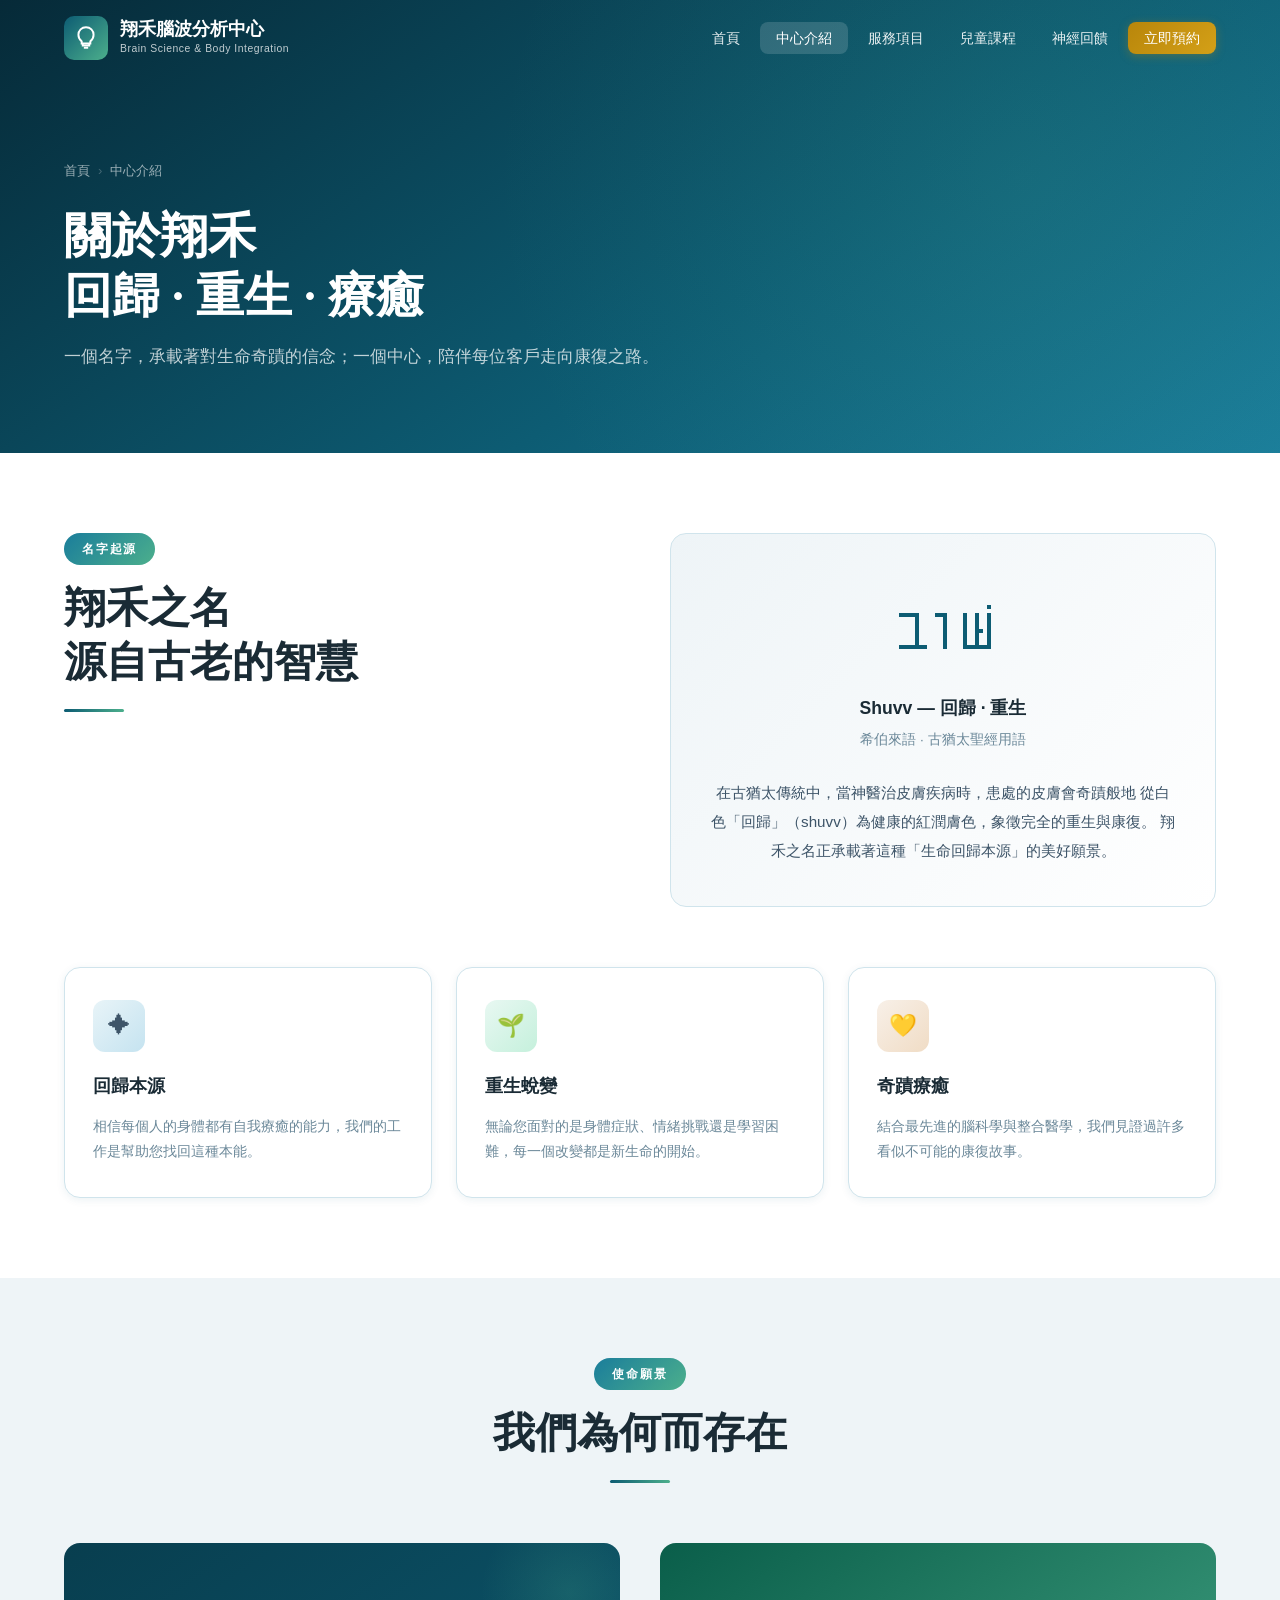
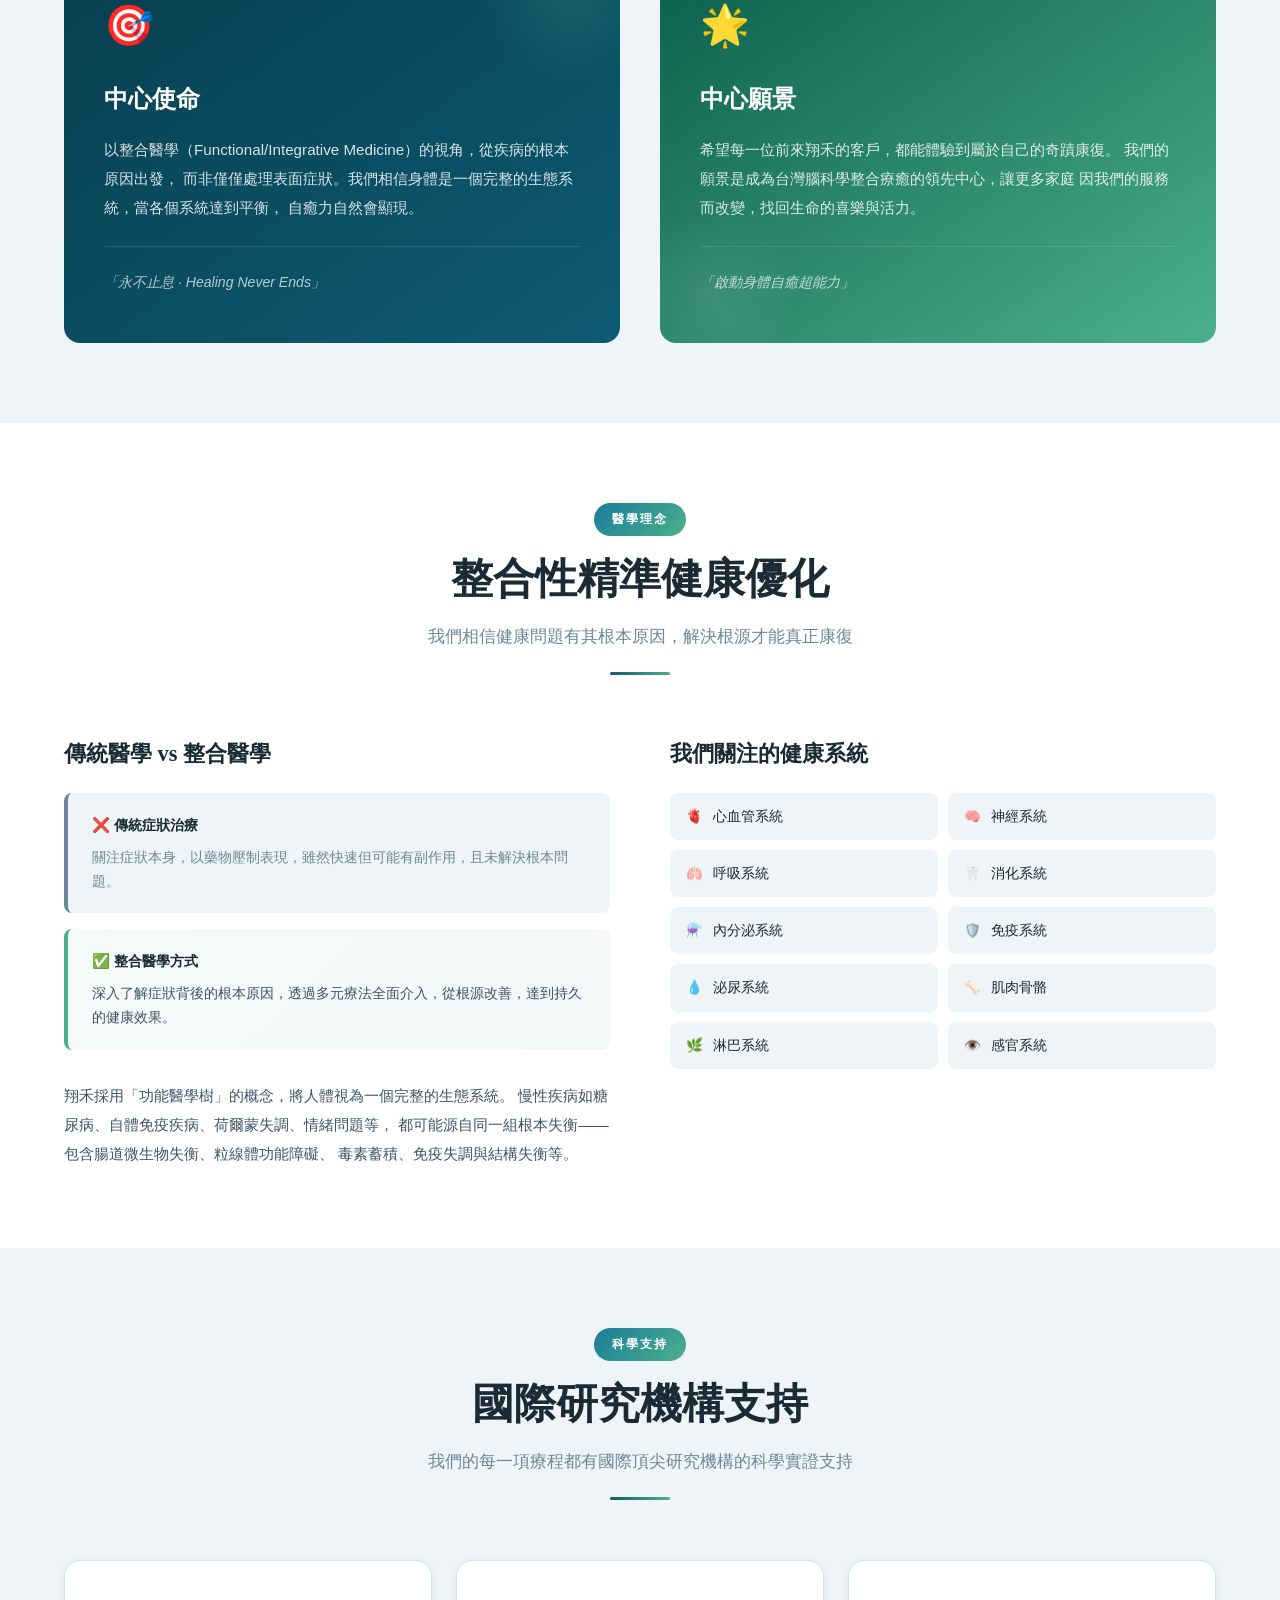
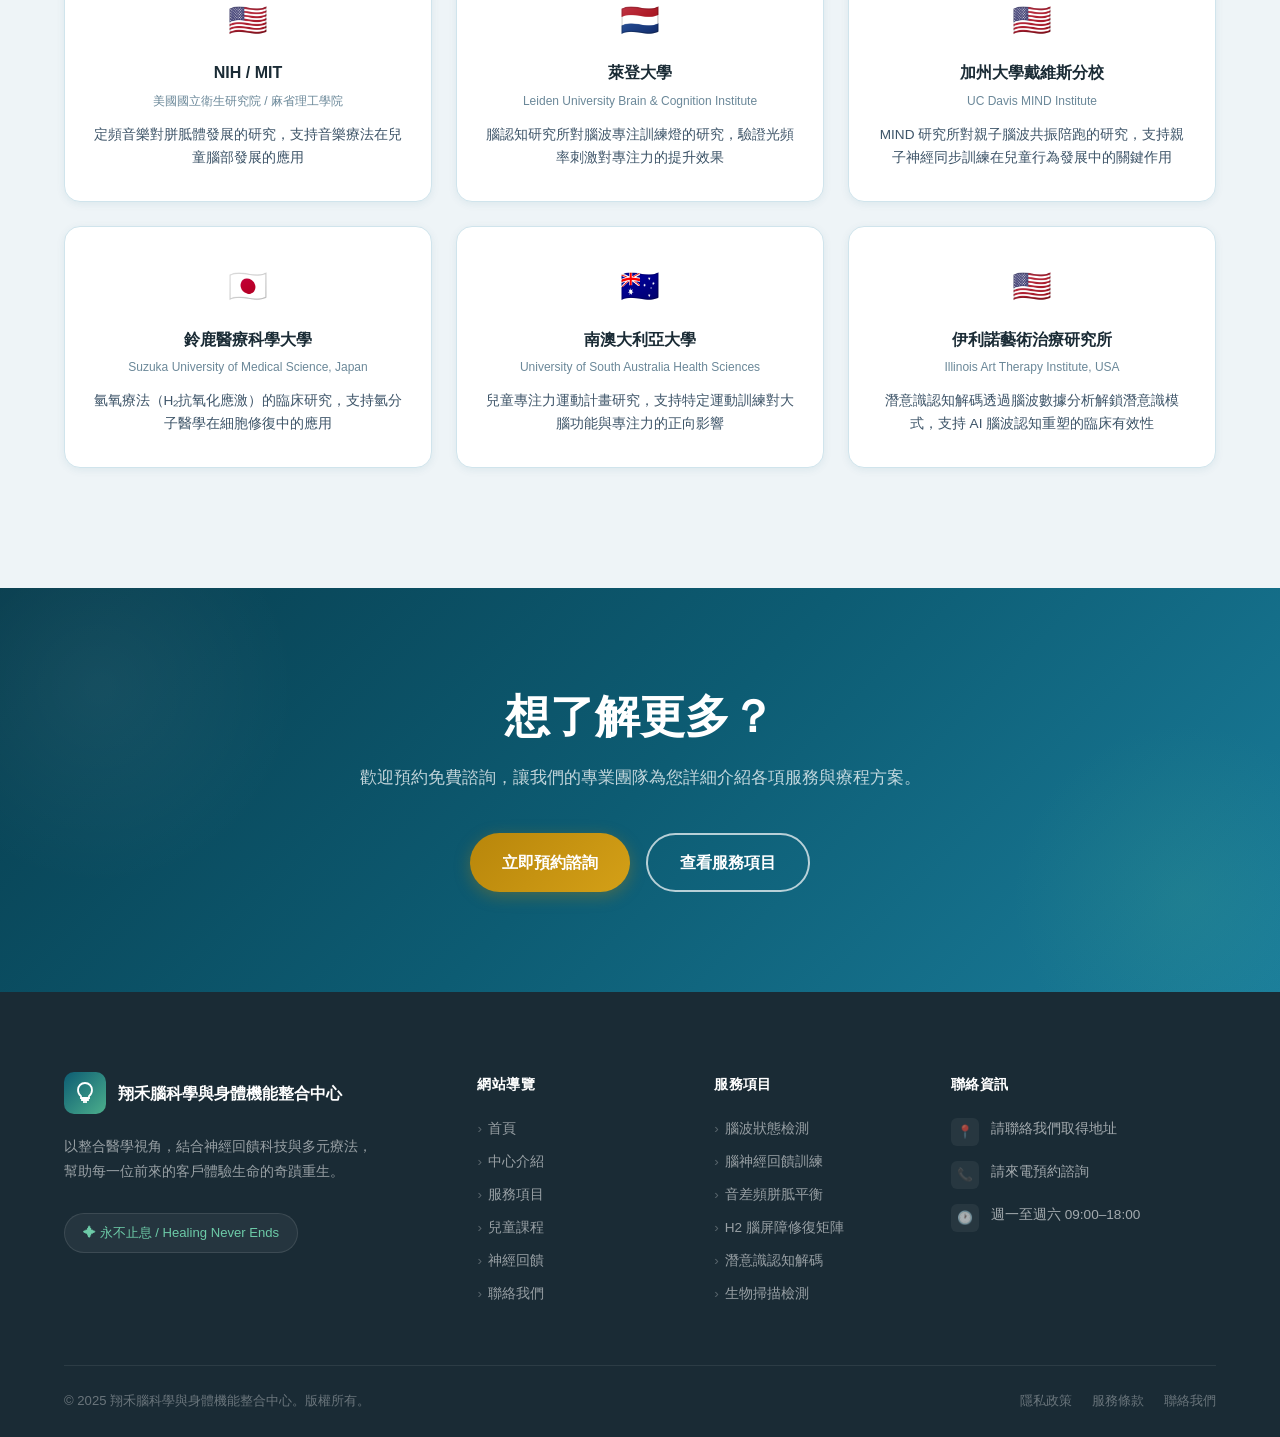
==== about.html @ 0c54e007 "Initial commit: Revive website static site Made-with: Cursor" ====
<!DOCTYPE html>
<html lang="zh-TW">
<head>
  <meta charset="UTF-8" />
  <meta name="viewport" content="width=device-width, initial-scale=1.0" />
  <title>中心介紹 | 翔禾腦科學與身體機能整合中心</title>
  <meta name="description" content="了解翔禾的起源故事、使命願景與整合醫學理念。翔禾取自希伯來語「回歸重生」，致力於幫助每位客戶體驗生命的奇蹟康復。" />
  <link rel="stylesheet" href="styles.css" />
  <link rel="preconnect" href="https://fonts.googleapis.com" />
  <link rel="preconnect" href="https://fonts.gstatic.com" crossorigin />
</head>
<body>

  <!-- 導覽列 -->
  <nav class="navbar" id="navbar">
    <div class="container">
      <div class="navbar-inner">
        <a href="index.html" class="navbar-logo">
          <div class="logo-icon">
            <svg viewBox="0 0 24 24">
              <path d="M12 2C8 2 5 5 5 9c0 2.5 1.2 4.7 3 6.1V17h8v-1.9c1.8-1.4 3-3.6 3-6.1 0-4-3-7-7-7z"/>
              <path d="M9 17v2h6v-2"/><path d="M10 21h4"/>
            </svg>
          </div>
          <div class="logo-text">
            <span class="logo-name">翔禾腦波分析中心</span>
            <span class="logo-en">Brain Science & Body Integration</span>
          </div>
        </a>
        <ul class="navbar-nav" id="navMenu">
          <li><a href="index.html" class="nav-link">首頁</a></li>
          <li><a href="about.html" class="nav-link active">中心介紹</a></li>
          <li><a href="services.html" class="nav-link">服務項目</a></li>
          <li><a href="children-program.html" class="nav-link">兒童課程</a></li>
          <li><a href="neurofeedback.html" class="nav-link">神經回饋</a></li>
          <li><a href="contact.html" class="nav-link navbar-cta">立即預約</a></li>
        </ul>
        <button class="navbar-toggle" id="navToggle" aria-label="開啟選單">
          <span></span><span></span><span></span>
        </button>
      </div>
    </div>
  </nav>

  <!-- 頁面 Banner -->
  <section class="page-banner">
    <div class="container">
      <div class="page-banner-content">
        <nav class="breadcrumb">
          <a href="index.html">首頁</a>
          <span class="breadcrumb-sep">›</span>
          <span>中心介紹</span>
        </nav>
        <h1 class="page-banner-title">關於翔禾<br/>回歸 · 重生 · 療癒</h1>
        <p class="page-banner-desc">
          一個名字，承載著對生命奇蹟的信念；一個中心，陪伴每位客戶走向康復之路。
        </p>
      </div>
    </div>
  </section>

  <!-- 名字的故事 -->
  <section class="content-section">
    <div class="container">
      <div class="content-grid-2">
        <div class="fade-in">
          <span class="section-tag">名字起源</span>
          <h2 class="section-title" style="text-align:left;">翔禾之名<br/>源自古老的智慧</h2>
          <div class="section-divider" style="margin:20px 0 0;"></div>
        </div>
        <div class="fade-in fade-in-delay-1">
          <div style="background: linear-gradient(135deg, var(--bg-section), white); border-radius: var(--radius-md); padding: 40px; border: 1px solid var(--border);">
            <div style="text-align: center; margin-bottom: 28px;">
              <div style="font-size: 4rem; color: var(--primary); font-family: 'Noto Serif TC', serif; direction: rtl; margin-bottom: 12px;">שּׁוב</div>
              <div style="font-size: 1.1rem; font-weight: 700; color: var(--text-dark); margin-bottom: 4px;">Shuvv — 回歸 · 重生</div>
              <div style="font-size: 0.85rem; color: var(--text-muted);">希伯來語 · 古猶太聖經用語</div>
            </div>
            <p style="font-size: 0.95rem; color: var(--text-body); line-height: 1.9; text-align: center;">
              在古猶太傳統中，當神醫治皮膚疾病時，患處的皮膚會奇蹟般地
              從白色「回歸」（shuvv）為健康的紅潤膚色，象徵完全的重生與康復。
              翔禾之名正承載著這種「生命回歸本源」的美好願景。
            </p>
          </div>
        </div>
      </div>

      <div style="margin-top: 60px; display: grid; grid-template-columns: repeat(3, 1fr); gap: 24px;" class="fade-in">
        <div class="info-card">
          <div class="info-card-icon" style="background: linear-gradient(135deg, #E8F4F8, #C5E3F0);">✦</div>
          <div class="info-card-title">回歸本源</div>
          <div class="info-card-desc">相信每個人的身體都有自我療癒的能力，我們的工作是幫助您找回這種本能。</div>
        </div>
        <div class="info-card">
          <div class="info-card-icon" style="background: linear-gradient(135deg, #E8F8F2, #C5F0DC);">🌱</div>
          <div class="info-card-title">重生蛻變</div>
          <div class="info-card-desc">無論您面對的是身體症狀、情緒挑戰還是學習困難，每一個改變都是新生命的開始。</div>
        </div>
        <div class="info-card">
          <div class="info-card-icon" style="background: linear-gradient(135deg, #F8F0E8, #F0DCC5);">💛</div>
          <div class="info-card-title">奇蹟療癒</div>
          <div class="info-card-desc">結合最先進的腦科學與整合醫學，我們見證過許多看似不可能的康復故事。</div>
        </div>
      </div>
    </div>
  </section>

  <!-- 使命願景 -->
  <section class="content-section" style="background: var(--bg-section);">
    <div class="container">
      <div class="section-header fade-in">
        <span class="section-tag">使命願景</span>
        <h2 class="section-title">我們為何而存在</h2>
        <div class="section-divider"></div>
      </div>

      <div style="display: grid; grid-template-columns: 1fr 1fr; gap: 40px;" class="fade-in">
        <div style="background: linear-gradient(145deg, var(--primary-dark), var(--primary)); border-radius: var(--radius-md); padding: 48px 40px; color: white; position: relative; overflow: hidden;">
          <div style="position: absolute; top: -40px; right: -40px; width: 180px; height: 180px; background: radial-gradient(circle, rgba(76,175,140,0.2), transparent 70%); border-radius: 50%;"></div>
          <div style="font-size: 2.5rem; margin-bottom: 20px;">🎯</div>
          <h3 style="font-family: 'Noto Serif TC', serif; font-size: 1.5rem; font-weight: 700; margin-bottom: 16px; position: relative;">中心使命</h3>
          <p style="font-size: 0.95rem; opacity: 0.85; line-height: 1.9; position: relative;">
            以整合醫學（Functional/Integrative Medicine）的視角，從疾病的根本原因出發，
            而非僅僅處理表面症狀。我們相信身體是一個完整的生態系統，當各個系統達到平衡，
            自癒力自然會顯現。
          </p>
          <div style="margin-top: 24px; padding-top: 24px; border-top: 1px solid rgba(255,255,255,0.15); font-size: 0.88rem; opacity: 0.7; font-style: italic;">
            「永不止息 · Healing Never Ends」
          </div>
        </div>

        <div style="background: linear-gradient(145deg, #0A5E4A, var(--accent)); border-radius: var(--radius-md); padding: 48px 40px; color: white; position: relative; overflow: hidden;">
          <div style="position: absolute; bottom: -40px; left: -40px; width: 180px; height: 180px; background: radial-gradient(circle, rgba(255,255,255,0.08), transparent 70%); border-radius: 50%;"></div>
          <div style="font-size: 2.5rem; margin-bottom: 20px;">🌟</div>
          <h3 style="font-family: 'Noto Serif TC', serif; font-size: 1.5rem; font-weight: 700; margin-bottom: 16px; position: relative;">中心願景</h3>
          <p style="font-size: 0.95rem; opacity: 0.85; line-height: 1.9; position: relative;">
            希望每一位前來翔禾的客戶，都能體驗到屬於自己的奇蹟康復。
            我們的願景是成為台灣腦科學整合療癒的領先中心，讓更多家庭
            因我們的服務而改變，找回生命的喜樂與活力。
          </p>
          <div style="margin-top: 24px; padding-top: 24px; border-top: 1px solid rgba(255,255,255,0.15); font-size: 0.88rem; opacity: 0.7; font-style: italic;">
            「啟動身體自癒超能力」
          </div>
        </div>
      </div>
    </div>
  </section>

  <!-- 整合醫學理念 -->
  <section class="content-section">
    <div class="container">
      <div class="section-header fade-in">
        <span class="section-tag">醫學理念</span>
        <h2 class="section-title">整合性精準健康優化</h2>
        <p class="section-subtitle">我們相信健康問題有其根本原因，解決根源才能真正康復</p>
        <div class="section-divider"></div>
      </div>

      <div class="content-grid-2 fade-in">
        <div>
          <h3 style="font-family: 'Noto Serif TC', serif; font-size: 1.4rem; color: var(--text-dark); margin-bottom: 20px;">傳統醫學 vs 整合醫學</h3>

          <div style="display: flex; flex-direction: column; gap: 16px; margin-bottom: 32px;">
            <div style="background: var(--bg-section); border-radius: var(--radius-sm); padding: 20px 24px; border-left: 4px solid var(--text-muted);">
              <div style="font-weight: 700; color: var(--text-dark); margin-bottom: 8px; font-size: 0.9rem;">❌ 傳統症狀治療</div>
              <div style="font-size: 0.88rem; color: var(--text-muted); line-height: 1.7;">
                關注症狀本身，以藥物壓制表現，雖然快速但可能有副作用，且未解決根本問題。
              </div>
            </div>
            <div style="background: linear-gradient(135deg, rgba(76,175,140,0.05), rgba(13,92,115,0.05)); border-radius: var(--radius-sm); padding: 20px 24px; border-left: 4px solid var(--accent);">
              <div style="font-weight: 700; color: var(--text-dark); margin-bottom: 8px; font-size: 0.9rem;">✅ 整合醫學方式</div>
              <div style="font-size: 0.88rem; color: var(--text-body); line-height: 1.7;">
                深入了解症狀背後的根本原因，透過多元療法全面介入，從根源改善，達到持久的健康效果。
              </div>
            </div>
          </div>

          <p style="font-size: 0.95rem; color: var(--text-body); line-height: 1.9;">
            翔禾採用「功能醫學樹」的概念，將人體視為一個完整的生態系統。
            慢性疾病如糖尿病、自體免疫疾病、荷爾蒙失調、情緒問題等，
            都可能源自同一組根本失衡——包含腸道微生物失衡、粒線體功能障礙、
            毒素蓄積、免疫失調與結構失衡等。
          </p>
        </div>

        <div class="fade-in fade-in-delay-1">
          <h3 style="font-family: 'Noto Serif TC', serif; font-size: 1.4rem; color: var(--text-dark); margin-bottom: 20px;">我們關注的健康系統</h3>
          <div style="display: grid; grid-template-columns: 1fr 1fr; gap: 10px;">
            <div style="display: flex; align-items: center; gap: 10px; padding: 12px 16px; background: var(--bg-section); border-radius: 8px; font-size: 0.85rem; color: var(--text-dark);">
              <span style="color: var(--primary);">🫀</span> 心血管系統
            </div>
            <div style="display: flex; align-items: center; gap: 10px; padding: 12px 16px; background: var(--bg-section); border-radius: 8px; font-size: 0.85rem; color: var(--text-dark);">
              <span style="color: var(--primary);">🧠</span> 神經系統
            </div>
            <div style="display: flex; align-items: center; gap: 10px; padding: 12px 16px; background: var(--bg-section); border-radius: 8px; font-size: 0.85rem; color: var(--text-dark);">
              <span style="color: var(--accent);">🫁</span> 呼吸系統
            </div>
            <div style="display: flex; align-items: center; gap: 10px; padding: 12px 16px; background: var(--bg-section); border-radius: 8px; font-size: 0.85rem; color: var(--text-dark);">
              <span style="color: var(--accent);">🦷</span> 消化系統
            </div>
            <div style="display: flex; align-items: center; gap: 10px; padding: 12px 16px; background: var(--bg-section); border-radius: 8px; font-size: 0.85rem; color: var(--text-dark);">
              <span style="color: var(--secondary);">⚗️</span> 內分泌系統
            </div>
            <div style="display: flex; align-items: center; gap: 10px; padding: 12px 16px; background: var(--bg-section); border-radius: 8px; font-size: 0.85rem; color: var(--text-dark);">
              <span style="color: var(--secondary);">🛡️</span> 免疫系統
            </div>
            <div style="display: flex; align-items: center; gap: 10px; padding: 12px 16px; background: var(--bg-section); border-radius: 8px; font-size: 0.85rem; color: var(--text-dark);">
              <span style="color: var(--primary);">💧</span> 泌尿系統
            </div>
            <div style="display: flex; align-items: center; gap: 10px; padding: 12px 16px; background: var(--bg-section); border-radius: 8px; font-size: 0.85rem; color: var(--text-dark);">
              <span style="color: var(--accent);">🦴</span> 肌肉骨骼
            </div>
            <div style="display: flex; align-items: center; gap: 10px; padding: 12px 16px; background: var(--bg-section); border-radius: 8px; font-size: 0.85rem; color: var(--text-dark);">
              <span style="color: var(--primary);">🌿</span> 淋巴系統
            </div>
            <div style="display: flex; align-items: center; gap: 10px; padding: 12px 16px; background: var(--bg-section); border-radius: 8px; font-size: 0.85rem; color: var(--text-dark);">
              <span style="color: var(--secondary);">👁️</span> 感官系統
            </div>
          </div>
        </div>
      </div>
    </div>
  </section>

  <!-- 國際研究合作 -->
  <section class="content-section" style="background: var(--bg-section);">
    <div class="container">
      <div class="section-header fade-in">
        <span class="section-tag">科學支持</span>
        <h2 class="section-title">國際研究機構支持</h2>
        <p class="section-subtitle">我們的每一項療程都有國際頂尖研究機構的科學實證支持</p>
        <div class="section-divider"></div>
      </div>

      <div style="display: grid; grid-template-columns: repeat(3, 1fr); gap: 24px; margin-bottom: 40px;" class="fade-in">
        <div style="background: white; border-radius: var(--radius-md); padding: 32px 28px; border: 1px solid var(--border); text-align: center; box-shadow: var(--shadow-sm); transition: var(--transition);" onmouseover="this.style.transform='translateY(-6px)'; this.style.boxShadow='var(--shadow-md)'" onmouseout="this.style.transform=''; this.style.boxShadow='var(--shadow-sm)'">
          <div style="font-size: 2rem; margin-bottom: 12px;">🇺🇸</div>
          <div style="font-weight: 700; color: var(--text-dark); font-size: 1rem; margin-bottom: 4px;">NIH / MIT</div>
          <div style="font-size: 0.75rem; color: var(--text-muted); margin-bottom: 12px;">美國國立衛生研究院 / 麻省理工學院</div>
          <div style="font-size: 0.85rem; color: var(--text-body); line-height: 1.7;">定頻音樂對胼胝體發展的研究，支持音樂療法在兒童腦部發展的應用</div>
        </div>

        <div style="background: white; border-radius: var(--radius-md); padding: 32px 28px; border: 1px solid var(--border); text-align: center; box-shadow: var(--shadow-sm); transition: var(--transition);" onmouseover="this.style.transform='translateY(-6px)'; this.style.boxShadow='var(--shadow-md)'" onmouseout="this.style.transform=''; this.style.boxShadow='var(--shadow-sm)'">
          <div style="font-size: 2rem; margin-bottom: 12px;">🇳🇱</div>
          <div style="font-weight: 700; color: var(--text-dark); font-size: 1rem; margin-bottom: 4px;">萊登大學</div>
          <div style="font-size: 0.75rem; color: var(--text-muted); margin-bottom: 12px;">Leiden University Brain & Cognition Institute</div>
          <div style="font-size: 0.85rem; color: var(--text-body); line-height: 1.7;">腦認知研究所對腦波專注訓練燈的研究，驗證光頻率刺激對專注力的提升效果</div>
        </div>

        <div style="background: white; border-radius: var(--radius-md); padding: 32px 28px; border: 1px solid var(--border); text-align: center; box-shadow: var(--shadow-sm); transition: var(--transition);" onmouseover="this.style.transform='translateY(-6px)'; this.style.boxShadow='var(--shadow-md)'" onmouseout="this.style.transform=''; this.style.boxShadow='var(--shadow-sm)'">
          <div style="font-size: 2rem; margin-bottom: 12px;">🇺🇸</div>
          <div style="font-weight: 700; color: var(--text-dark); font-size: 1rem; margin-bottom: 4px;">加州大學戴維斯分校</div>
          <div style="font-size: 0.75rem; color: var(--text-muted); margin-bottom: 12px;">UC Davis MIND Institute</div>
          <div style="font-size: 0.85rem; color: var(--text-body); line-height: 1.7;">MIND 研究所對親子腦波共振陪跑的研究，支持親子神經同步訓練在兒童行為發展中的關鍵作用</div>
        </div>

        <div style="background: white; border-radius: var(--radius-md); padding: 32px 28px; border: 1px solid var(--border); text-align: center; box-shadow: var(--shadow-sm); transition: var(--transition);" onmouseover="this.style.transform='translateY(-6px)'; this.style.boxShadow='var(--shadow-md)'" onmouseout="this.style.transform=''; this.style.boxShadow='var(--shadow-sm)'">
          <div style="font-size: 2rem; margin-bottom: 12px;">🇯🇵</div>
          <div style="font-weight: 700; color: var(--text-dark); font-size: 1rem; margin-bottom: 4px;">鈴鹿醫療科學大學</div>
          <div style="font-size: 0.75rem; color: var(--text-muted); margin-bottom: 12px;">Suzuka University of Medical Science, Japan</div>
          <div style="font-size: 0.85rem; color: var(--text-body); line-height: 1.7;">氫氧療法（H₂抗氧化應激）的臨床研究，支持氫分子醫學在細胞修復中的應用</div>
        </div>

        <div style="background: white; border-radius: var(--radius-md); padding: 32px 28px; border: 1px solid var(--border); text-align: center; box-shadow: var(--shadow-sm); transition: var(--transition);" onmouseover="this.style.transform='translateY(-6px)'; this.style.boxShadow='var(--shadow-md)'" onmouseout="this.style.transform=''; this.style.boxShadow='var(--shadow-sm)'">
          <div style="font-size: 2rem; margin-bottom: 12px;">🇦🇺</div>
          <div style="font-weight: 700; color: var(--text-dark); font-size: 1rem; margin-bottom: 4px;">南澳大利亞大學</div>
          <div style="font-size: 0.75rem; color: var(--text-muted); margin-bottom: 12px;">University of South Australia Health Sciences</div>
          <div style="font-size: 0.85rem; color: var(--text-body); line-height: 1.7;">兒童專注力運動計畫研究，支持特定運動訓練對大腦功能與專注力的正向影響</div>
        </div>

        <div style="background: white; border-radius: var(--radius-md); padding: 32px 28px; border: 1px solid var(--border); text-align: center; box-shadow: var(--shadow-sm); transition: var(--transition);" onmouseover="this.style.transform='translateY(-6px)'; this.style.boxShadow='var(--shadow-md)'" onmouseout="this.style.transform=''; this.style.boxShadow='var(--shadow-sm)'">
          <div style="font-size: 2rem; margin-bottom: 12px;">🇺🇸</div>
          <div style="font-weight: 700; color: var(--text-dark); font-size: 1rem; margin-bottom: 4px;">伊利諾藝術治療研究所</div>
          <div style="font-size: 0.75rem; color: var(--text-muted); margin-bottom: 12px;">Illinois Art Therapy Institute, USA</div>
          <div style="font-size: 0.85rem; color: var(--text-body); line-height: 1.7;">潛意識認知解碼透過腦波數據分析解鎖潛意識模式，支持 AI 腦波認知重塑的臨床有效性</div>
        </div>
      </div>
    </div>
  </section>

  <!-- CTA -->
  <section class="cta-section">
    <div class="container">
      <div class="cta-content fade-in">
        <h2 class="cta-title">想了解更多？</h2>
        <p class="cta-subtitle">
          歡迎預約免費諮詢，讓我們的專業團隊為您詳細介紹各項服務與療程方案。
        </p>
        <div class="cta-actions">
          <a href="contact.html" class="btn btn-gold">立即預約諮詢</a>
          <a href="services.html" class="btn btn-secondary">查看服務項目</a>
        </div>
      </div>
    </div>
  </section>

  <!-- Footer -->
  <footer class="footer">
    <div class="container">
      <div class="footer-grid">
        <div class="footer-brand">
          <div class="footer-logo">
            <div class="footer-logo-icon">
              <svg viewBox="0 0 24 24">
                <path d="M12 2C8 2 5 5 5 9c0 2.5 1.2 4.7 3 6.1V17h8v-1.9c1.8-1.4 3-3.6 3-6.1 0-4-3-7-7-7z"/>
                <path d="M9 17v2h6v-2"/><path d="M10 21h4"/>
              </svg>
            </div>
            <span class="footer-logo-text">翔禾腦科學與身體機能整合中心</span>
          </div>
          <p class="footer-desc">以整合醫學視角，結合神經回饋科技與多元療法，幫助每一位前來的客戶體驗生命的奇蹟重生。</p>
          <div class="footer-tagline">✦ 永不止息 / Healing Never Ends</div>
        </div>
        <div>
          <div class="footer-col-title">網站導覽</div>
          <ul class="footer-links">
            <li><a href="index.html" class="footer-link">首頁</a></li>
            <li><a href="about.html" class="footer-link">中心介紹</a></li>
            <li><a href="services.html" class="footer-link">服務項目</a></li>
            <li><a href="children-program.html" class="footer-link">兒童課程</a></li>
            <li><a href="neurofeedback.html" class="footer-link">神經回饋</a></li>
            <li><a href="contact.html" class="footer-link">聯絡我們</a></li>
          </ul>
        </div>
        <div>
          <div class="footer-col-title">服務項目</div>
          <ul class="footer-links">
            <li><a href="services.html#eeg" class="footer-link">腦波狀態檢測</a></li>
            <li><a href="neurofeedback.html" class="footer-link">腦神經回饋訓練</a></li>
            <li><a href="services.html#frequency" class="footer-link">音差頻胼胝平衡</a></li>
            <li><a href="services.html#hydrogen" class="footer-link">H2 腦屏障修復矩陣</a></li>
            <li><a href="services.html#cognitive" class="footer-link">潛意識認知解碼</a></li>
            <li><a href="services.html#bioscan" class="footer-link">生物掃描檢測</a></li>
          </ul>
        </div>
        <div>
          <div class="footer-col-title">聯絡資訊</div>
          <div class="footer-contact-items">
            <div class="footer-contact-item"><div class="footer-contact-icon">📍</div><span>請聯絡我們取得地址</span></div>
            <div class="footer-contact-item"><div class="footer-contact-icon">📞</div><span>請來電預約諮詢</span></div>
            <div class="footer-contact-item"><div class="footer-contact-icon">🕐</div><span>週一至週六 09:00–18:00</span></div>
          </div>
        </div>
      </div>
      <div class="footer-bottom">
        <p class="footer-copyright">© 2025 翔禾腦科學與身體機能整合中心。版權所有。</p>
        <div class="footer-bottom-links">
          <a href="#" class="footer-bottom-link">隱私政策</a>
          <a href="#" class="footer-bottom-link">服務條款</a>
          <a href="contact.html" class="footer-bottom-link">聯絡我們</a>
        </div>
      </div>
    </div>
  </footer>

  <button class="scroll-top" id="scrollTop" aria-label="回到頂部">↑</button>
  <script src="script.js"></script>
</body>
</html>
---- styles.css ----
/* ==========================================
   翔禾腦科學與身體機能整合中心 - 主要樣式
   ========================================== */

/* --- CSS 變數 --- */
:root {
  --primary: #0D5C73;
  --primary-dark: #083E4F;
  --primary-light: #1A7D9B;
  --secondary: #B8860B;
  --secondary-light: #D4A017;
  --accent: #4CAF8C;
  --accent-light: #6DCBA8;
  --bg-light: #F8FAFB;
  --bg-section: #EEF4F7;
  --text-dark: #1A2B35;
  --text-body: #3D5468;
  --text-muted: #6B8899;
  --white: #FFFFFF;
  --border: #D0E4EC;
  --shadow-sm: 0 2px 8px rgba(13, 92, 115, 0.08);
  --shadow-md: 0 6px 24px rgba(13, 92, 115, 0.12);
  --shadow-lg: 0 16px 48px rgba(13, 92, 115, 0.18);
  --radius-sm: 8px;
  --radius-md: 16px;
  --radius-lg: 24px;
  --transition: all 0.3s cubic-bezier(0.4, 0, 0.2, 1);
  --font-zh: 'Noto Sans TC', 'PingFang TC', 'Microsoft JhengHei', sans-serif;
}

/* --- Reset & Base --- */
*, *::before, *::after {
  box-sizing: border-box;
  margin: 0;
  padding: 0;
}

html {
  scroll-behavior: smooth;
  font-size: 16px;
}

body {
  font-family: var(--font-zh);
  color: var(--text-body);
  background-color: var(--white);
  line-height: 1.7;
  -webkit-font-smoothing: antialiased;
}

img {
  max-width: 100%;
  height: auto;
  display: block;
}

a {
  text-decoration: none;
  color: inherit;
  transition: var(--transition);
}

ul, ol {
  list-style: none;
}

/* --- Google Font Import --- */
@import url('https://fonts.googleapis.com/css2?family=Noto+Sans+TC:wght@300;400;500;600;700;900&family=Noto+Serif+TC:wght@400;600;700&display=swap');

/* ==========================================
   共用元件
   ========================================== */

.container {
  max-width: 1200px;
  margin: 0 auto;
  padding: 0 24px;
}

.section-header {
  text-align: center;
  margin-bottom: 60px;
}

.section-tag {
  display: inline-block;
  background: linear-gradient(135deg, var(--primary-light), var(--accent));
  color: var(--white);
  font-size: 0.75rem;
  font-weight: 600;
  letter-spacing: 0.15em;
  padding: 6px 18px;
  border-radius: 50px;
  margin-bottom: 16px;
  text-transform: uppercase;
}

.section-title {
  font-family: 'Noto Serif TC', serif;
  font-size: clamp(1.8rem, 3.5vw, 2.6rem);
  font-weight: 700;
  color: var(--text-dark);
  line-height: 1.3;
  margin-bottom: 16px;
}

.section-subtitle {
  font-size: 1.05rem;
  color: var(--text-muted);
  max-width: 620px;
  margin: 0 auto;
  line-height: 1.8;
}

.section-divider {
  width: 60px;
  height: 3px;
  background: linear-gradient(90deg, var(--primary), var(--accent));
  border-radius: 2px;
  margin: 20px auto 0;
}

/* Buttons */
.btn {
  display: inline-flex;
  align-items: center;
  gap: 8px;
  padding: 14px 32px;
  border-radius: 50px;
  font-size: 1rem;
  font-weight: 600;
  cursor: pointer;
  border: none;
  transition: var(--transition);
  text-align: center;
  white-space: nowrap;
}

.btn-primary {
  background: linear-gradient(135deg, var(--primary), var(--primary-light));
  color: var(--white);
  box-shadow: 0 4px 16px rgba(13, 92, 115, 0.35);
}

.btn-primary:hover {
  transform: translateY(-2px);
  box-shadow: 0 8px 28px rgba(13, 92, 115, 0.45);
}

.btn-secondary {
  background: transparent;
  color: var(--white);
  border: 2px solid rgba(255,255,255,0.7);
}

.btn-secondary:hover {
  background: rgba(255,255,255,0.15);
  border-color: var(--white);
}

.btn-outline {
  background: transparent;
  color: var(--primary);
  border: 2px solid var(--primary);
}

.btn-outline:hover {
  background: var(--primary);
  color: var(--white);
}

.btn-gold {
  background: linear-gradient(135deg, var(--secondary), var(--secondary-light));
  color: var(--white);
  box-shadow: 0 4px 16px rgba(184, 134, 11, 0.35);
}

.btn-gold:hover {
  transform: translateY(-2px);
  box-shadow: 0 8px 28px rgba(184, 134, 11, 0.45);
}

/* Cards */
.card {
  background: var(--white);
  border-radius: var(--radius-md);
  box-shadow: var(--shadow-sm);
  border: 1px solid var(--border);
  overflow: hidden;
  transition: var(--transition);
}

.card:hover {
  transform: translateY(-6px);
  box-shadow: var(--shadow-md);
}

/* Badge */
.badge {
  display: inline-block;
  padding: 4px 12px;
  border-radius: 50px;
  font-size: 0.75rem;
  font-weight: 600;
}

.badge-primary {
  background: rgba(13, 92, 115, 0.1);
  color: var(--primary);
}

.badge-accent {
  background: rgba(76, 175, 140, 0.1);
  color: var(--accent);
}

/* ==========================================
   導覽列 (Navbar)
   ========================================== */

.navbar {
  position: fixed;
  top: 0;
  left: 0;
  right: 0;
  z-index: 1000;
  padding: 16px 0;
  transition: var(--transition);
}

.navbar.scrolled {
  background: rgba(255, 255, 255, 0.97);
  box-shadow: 0 2px 20px rgba(13, 92, 115, 0.12);
  padding: 10px 0;
}

.navbar-inner {
  display: flex;
  align-items: center;
  justify-content: space-between;
}

.navbar-logo {
  display: flex;
  align-items: center;
  gap: 12px;
}

.logo-icon {
  width: 44px;
  height: 44px;
  background: linear-gradient(135deg, var(--primary), var(--accent));
  border-radius: 10px;
  display: flex;
  align-items: center;
  justify-content: center;
}

.logo-icon svg {
  width: 26px;
  height: 26px;
  fill: none;
  stroke: white;
  stroke-width: 1.8;
}

.logo-text {
  display: flex;
  flex-direction: column;
}

.logo-name {
  font-family: 'Noto Serif TC', serif;
  font-size: 1.15rem;
  font-weight: 700;
  color: var(--text-dark);
  line-height: 1.2;
  transition: var(--transition);
}

.navbar:not(.scrolled) .logo-name {
  color: var(--white);
}

.logo-en {
  font-size: 0.65rem;
  font-weight: 500;
  color: var(--text-muted);
  letter-spacing: 0.05em;
  transition: var(--transition);
}

.navbar:not(.scrolled) .logo-en {
  color: rgba(255,255,255,0.75);
}

.navbar-nav {
  display: flex;
  align-items: center;
  gap: 4px;
}

.nav-link {
  padding: 8px 16px;
  border-radius: 8px;
  font-size: 0.9rem;
  font-weight: 500;
  color: var(--text-dark);
  transition: var(--transition);
}

.navbar:not(.scrolled) .nav-link {
  color: rgba(255,255,255,0.9);
}

.nav-link:hover,
.nav-link.active {
  background: rgba(13, 92, 115, 0.08);
  color: var(--primary);
}

.navbar:not(.scrolled) .nav-link:hover,
.navbar:not(.scrolled) .nav-link.active {
  background: rgba(255,255,255,0.15);
  color: var(--white);
}

.navbar-cta {
  background: linear-gradient(135deg, var(--secondary), var(--secondary-light)) !important;
  color: var(--white) !important;
  box-shadow: 0 2px 10px rgba(184, 134, 11, 0.35);
}

.navbar-cta:hover {
  transform: translateY(-1px);
  box-shadow: 0 4px 18px rgba(184, 134, 11, 0.45) !important;
}

.navbar-toggle {
  display: none;
  flex-direction: column;
  gap: 5px;
  cursor: pointer;
  padding: 6px;
  background: none;
  border: none;
}

.navbar-toggle span {
  width: 26px;
  height: 2px;
  background: var(--text-dark);
  border-radius: 2px;
  transition: var(--transition);
}

.navbar:not(.scrolled) .navbar-toggle span {
  background: var(--white);
}

/* ==========================================
   Hero Section
   ========================================== */

.hero {
  min-height: 100vh;
  background: linear-gradient(145deg, #062A38 0%, #0D5C73 40%, #0E7A8A 70%, #1A9E8F 100%);
  position: relative;
  display: flex;
  align-items: center;
  overflow: hidden;
  padding: 120px 0 80px;
}

.hero-bg-pattern {
  position: absolute;
  inset: 0;
  opacity: 0.04;
  background-image:
    radial-gradient(circle at 20% 50%, white 1px, transparent 1px),
    radial-gradient(circle at 80% 20%, white 1px, transparent 1px),
    radial-gradient(circle at 60% 80%, white 1px, transparent 1px);
  background-size: 60px 60px;
}

.hero-orb {
  position: absolute;
  border-radius: 50%;
  filter: blur(80px);
  animation: orbFloat 8s ease-in-out infinite;
}

.hero-orb-1 {
  width: 500px;
  height: 500px;
  background: radial-gradient(circle, rgba(76, 175, 140, 0.3) 0%, transparent 70%);
  top: -100px;
  right: -100px;
  animation-delay: 0s;
}

.hero-orb-2 {
  width: 400px;
  height: 400px;
  background: radial-gradient(circle, rgba(184, 134, 11, 0.2) 0%, transparent 70%);
  bottom: -100px;
  left: 10%;
  animation-delay: -4s;
}

@keyframes orbFloat {
  0%, 100% { transform: translate(0, 0) scale(1); }
  50% { transform: translate(20px, -20px) scale(1.05); }
}

.hero-content {
  position: relative;
  z-index: 2;
  display: grid;
  grid-template-columns: 1fr 1fr;
  gap: 60px;
  align-items: center;
}

.hero-badge {
  display: inline-flex;
  align-items: center;
  gap: 8px;
  background: rgba(255,255,255,0.1);
  border: 1px solid rgba(255,255,255,0.2);
  color: rgba(255,255,255,0.9);
  padding: 8px 18px;
  border-radius: 50px;
  font-size: 0.8rem;
  font-weight: 500;
  letter-spacing: 0.08em;
  margin-bottom: 28px;
}

.hero-badge-dot {
  width: 7px;
  height: 7px;
  background: var(--accent-light);
  border-radius: 50%;
  animation: pulse 2s infinite;
}

@keyframes pulse {
  0%, 100% { opacity: 1; transform: scale(1); }
  50% { opacity: 0.6; transform: scale(0.85); }
}

.hero-title {
  font-family: 'Noto Serif TC', serif;
  font-size: clamp(2rem, 4vw, 3.2rem);
  font-weight: 900;
  color: var(--white);
  line-height: 1.25;
  margin-bottom: 10px;
  letter-spacing: 0.02em;
}

.hero-title-highlight {
  color: var(--accent-light);
}

.hero-tagline {
  font-size: 1.1rem;
  font-weight: 300;
  color: rgba(255,255,255,0.7);
  letter-spacing: 0.2em;
  margin-bottom: 24px;
}

.hero-tagline strong {
  color: var(--secondary-light);
  font-weight: 600;
}

.hero-description {
  font-size: 1.05rem;
  color: rgba(255,255,255,0.8);
  line-height: 1.9;
  margin-bottom: 40px;
  max-width: 520px;
}

.hero-actions {
  display: flex;
  gap: 16px;
  flex-wrap: wrap;
}

.hero-stats {
  display: grid;
  grid-template-columns: repeat(3, 1fr);
  gap: 20px;
  margin-top: 60px;
}

.hero-stat {
  text-align: center;
  padding: 20px 16px;
  background: rgba(255,255,255,0.07);
  border: 1px solid rgba(255,255,255,0.12);
  border-radius: var(--radius-md);
  backdrop-filter: blur(8px);
  transition: var(--transition);
}

.hero-stat:hover {
  background: rgba(255,255,255,0.12);
  transform: translateY(-4px);
}

.hero-stat-number {
  font-size: 2.2rem;
  font-weight: 900;
  color: var(--accent-light);
  line-height: 1;
  margin-bottom: 6px;
}

.hero-stat-label {
  font-size: 0.82rem;
  color: rgba(255,255,255,0.7);
  line-height: 1.4;
}

/* Hero Visual */
.hero-visual {
  position: relative;
  display: flex;
  align-items: center;
  justify-content: center;
}

.brain-graphic {
  position: relative;
  width: 420px;
  height: 420px;
}

.brain-circle {
  position: absolute;
  border-radius: 50%;
  border: 1px solid;
  animation: rotateCW 20s linear infinite;
}

.brain-circle-1 {
  inset: 0;
  border-color: rgba(76, 175, 140, 0.25);
  animation-duration: 25s;
}

.brain-circle-2 {
  inset: 30px;
  border-color: rgba(184, 134, 11, 0.2);
  animation-direction: reverse;
  animation-duration: 18s;
}

.brain-circle-3 {
  inset: 60px;
  border-color: rgba(255, 255, 255, 0.1);
  animation-duration: 30s;
}

@keyframes rotateCW {
  from { transform: rotate(0deg); }
  to { transform: rotate(360deg); }
}

.brain-core {
  position: absolute;
  inset: 90px;
  background: radial-gradient(circle, rgba(76, 175, 140, 0.15), rgba(13, 92, 115, 0.4));
  border-radius: 50%;
  border: 1px solid rgba(76, 175, 140, 0.3);
  display: flex;
  align-items: center;
  justify-content: center;
  backdrop-filter: blur(4px);
}

.brain-icon {
  width: 90px;
  height: 90px;
  opacity: 0.9;
}

.brain-node {
  position: absolute;
  width: 12px;
  height: 12px;
  background: var(--accent-light);
  border-radius: 50%;
  box-shadow: 0 0 16px var(--accent-light);
  animation: nodePulse 2s ease-in-out infinite;
}

.brain-node:nth-child(1) { top: 20px; left: 50%; transform: translateX(-50%); animation-delay: 0s; }
.brain-node:nth-child(2) { bottom: 20px; right: 30px; animation-delay: 0.7s; }
.brain-node:nth-child(3) { left: 10px; top: 50%; transform: translateY(-50%); animation-delay: 1.4s; }
.brain-node:nth-child(4) { bottom: 50px; left: 30px; animation-delay: 0.35s; }
.brain-node:nth-child(5) { top: 60px; right: 10px; animation-delay: 1.1s; }

@keyframes nodePulse {
  0%, 100% { opacity: 1; transform: scale(1); box-shadow: 0 0 16px var(--accent-light); }
  50% { opacity: 0.6; transform: scale(0.7); box-shadow: 0 0 8px var(--accent-light); }
}

.brain-node:nth-child(1) { animation: nodePulse1 2s ease-in-out infinite; }
@keyframes nodePulse1 {
  0%, 100% { opacity: 1; width: 12px; height: 12px; box-shadow: 0 0 16px var(--accent-light); top: 20px; left: 50%; transform: translateX(-50%); }
  50% { opacity: 0.6; width: 8px; height: 8px; box-shadow: 0 0 8px var(--accent-light); top: 22px; left: 50%; transform: translateX(-50%); }
}

/* ==========================================
   Mission Section (About Brief)
   ========================================== */

.mission-section {
  padding: 100px 0;
  background: var(--white);
}

.mission-grid {
  display: grid;
  grid-template-columns: 1fr 1fr;
  gap: 80px;
  align-items: center;
}

.mission-text-block {
  max-width: 520px;
}

.hebrew-word {
  display: inline-flex;
  align-items: center;
  gap: 16px;
  margin-bottom: 28px;
}

.hebrew-text {
  font-size: 3rem;
  font-weight: 400;
  color: var(--primary);
  font-family: 'Noto Serif TC', serif;
  direction: rtl;
  line-height: 1;
}

.hebrew-meaning {
  font-size: 0.8rem;
  color: var(--text-muted);
  line-height: 1.6;
  padding-left: 16px;
  border-left: 2px solid var(--border);
}

.hebrew-meaning strong {
  display: block;
  color: var(--text-dark);
  font-size: 1rem;
  margin-bottom: 2px;
}

.mission-desc {
  font-size: 1.05rem;
  color: var(--text-body);
  line-height: 1.9;
  margin-bottom: 32px;
}

.mission-values {
  display: flex;
  gap: 12px;
  flex-wrap: wrap;
}

.mission-value-tag {
  display: flex;
  align-items: center;
  gap: 8px;
  background: var(--bg-section);
  border: 1px solid var(--border);
  padding: 10px 18px;
  border-radius: 50px;
  font-size: 0.88rem;
  font-weight: 500;
  color: var(--text-dark);
}

.mission-value-tag .dot {
  width: 8px;
  height: 8px;
  border-radius: 50%;
  background: var(--primary);
}

.mission-visual {
  position: relative;
}

.mission-card-stack {
  display: grid;
  gap: 16px;
}

.mission-card {
  background: linear-gradient(135deg, var(--primary-dark), var(--primary));
  border-radius: var(--radius-md);
  padding: 28px 32px;
  color: var(--white);
  position: relative;
  overflow: hidden;
  transition: var(--transition);
}

.mission-card:hover {
  transform: translateX(8px);
}

.mission-card::before {
  content: '';
  position: absolute;
  top: -30px;
  right: -30px;
  width: 100px;
  height: 100px;
  background: rgba(255,255,255,0.05);
  border-radius: 50%;
}

.mission-card.accent {
  background: linear-gradient(135deg, #0A5E4A, var(--accent));
}

.mission-card.gold {
  background: linear-gradient(135deg, #7A5808, var(--secondary));
}

.mission-card-icon {
  font-size: 1.8rem;
  margin-bottom: 12px;
}

.mission-card-title {
  font-family: 'Noto Serif TC', serif;
  font-size: 1.15rem;
  font-weight: 700;
  margin-bottom: 8px;
}

.mission-card-desc {
  font-size: 0.88rem;
  opacity: 0.85;
  line-height: 1.7;
}

/* ==========================================
   Services Section
   ========================================== */

.services-section {
  padding: 100px 0;
  background: var(--bg-section);
}

.services-grid {
  display: grid;
  grid-template-columns: repeat(4, 1fr);
  gap: 24px;
}

.service-card {
  background: var(--white);
  border-radius: var(--radius-md);
  padding: 32px 24px;
  text-align: center;
  border: 1px solid var(--border);
  transition: var(--transition);
  cursor: pointer;
  position: relative;
  overflow: hidden;
}

.service-card::before {
  content: '';
  position: absolute;
  bottom: 0;
  left: 0;
  right: 0;
  height: 3px;
  background: linear-gradient(90deg, var(--primary), var(--accent));
  transform: scaleX(0);
  transition: var(--transition);
}

.service-card:hover::before {
  transform: scaleX(1);
}

.service-card:hover {
  transform: translateY(-8px);
  box-shadow: var(--shadow-md);
  border-color: rgba(13, 92, 115, 0.2);
}

.service-icon {
  width: 64px;
  height: 64px;
  border-radius: var(--radius-sm);
  display: flex;
  align-items: center;
  justify-content: center;
  font-size: 1.8rem;
  margin: 0 auto 20px;
  transition: var(--transition);
}

.service-card:hover .service-icon {
  transform: scale(1.1);
}

.service-icon-1 { background: linear-gradient(135deg, #E8F4F8, #C5E3F0); }
.service-icon-2 { background: linear-gradient(135deg, #E8F8F2, #C5F0DC); }
.service-icon-3 { background: linear-gradient(135deg, #F8F0E8, #F0DCC5); }
.service-icon-4 { background: linear-gradient(135deg, #F0E8F8, #DCC5F0); }
.service-icon-5 { background: linear-gradient(135deg, #F8E8E8, #F0C5C5); }
.service-icon-6 { background: linear-gradient(135deg, #E8F8E8, #C5F0C5); }
.service-icon-7 { background: linear-gradient(135deg, #F8F8E8, #F0F0C5); }
.service-icon-8 { background: linear-gradient(135deg, #E8F0F8, #C5D8F0); }

.service-title {
  font-size: 1rem;
  font-weight: 700;
  color: var(--text-dark);
  margin-bottom: 10px;
  font-family: 'Noto Serif TC', serif;
}

.service-desc {
  font-size: 0.85rem;
  color: var(--text-muted);
  line-height: 1.7;
}

/* ==========================================
   Children Program Section
   ========================================== */

.children-section {
  padding: 100px 0;
  background: var(--white);
  overflow: hidden;
}

.children-grid {
  display: grid;
  grid-template-columns: 1fr 1fr;
  gap: 80px;
  align-items: center;
}

.children-visual {
  position: relative;
}

.children-hero-card {
  background: linear-gradient(145deg, var(--primary-dark), var(--primary));
  border-radius: var(--radius-lg);
  padding: 48px 40px;
  color: var(--white);
  position: relative;
  overflow: hidden;
}

.children-hero-card::after {
  content: '';
  position: absolute;
  top: -60px;
  right: -60px;
  width: 240px;
  height: 240px;
  background: radial-gradient(circle, rgba(76, 175, 140, 0.2), transparent 70%);
  border-radius: 50%;
}

.children-hero-card h3 {
  font-family: 'Noto Serif TC', serif;
  font-size: 1.6rem;
  font-weight: 700;
  margin-bottom: 12px;
  position: relative;
  z-index: 2;
}

.children-hero-card p {
  font-size: 0.95rem;
  opacity: 0.85;
  line-height: 1.8;
  margin-bottom: 28px;
  position: relative;
  z-index: 2;
}

.modality-chips {
  display: flex;
  flex-wrap: wrap;
  gap: 8px;
  position: relative;
  z-index: 2;
}

.modality-chip {
  background: rgba(255,255,255,0.12);
  border: 1px solid rgba(255,255,255,0.2);
  color: rgba(255,255,255,0.9);
  padding: 6px 14px;
  border-radius: 50px;
  font-size: 0.78rem;
  font-weight: 500;
  transition: var(--transition);
}

.modality-chip:hover {
  background: rgba(255,255,255,0.2);
}

.children-floating-cards {
  position: absolute;
  right: -30px;
  bottom: -30px;
  display: flex;
  flex-direction: column;
  gap: 12px;
}

.floating-mini-card {
  background: var(--white);
  border-radius: var(--radius-sm);
  padding: 14px 18px;
  box-shadow: var(--shadow-md);
  display: flex;
  align-items: center;
  gap: 12px;
  border: 1px solid var(--border);
  min-width: 200px;
  animation: floatCard 3s ease-in-out infinite;
}

.floating-mini-card:nth-child(2) {
  animation-delay: -1.5s;
}

@keyframes floatCard {
  0%, 100% { transform: translateY(0); }
  50% { transform: translateY(-6px); }
}

.fmc-icon {
  width: 38px;
  height: 38px;
  border-radius: 8px;
  display: flex;
  align-items: center;
  justify-content: center;
  font-size: 1.1rem;
  flex-shrink: 0;
}

.fmc-icon-1 { background: linear-gradient(135deg, #E8F4F8, #C5E3F0); }
.fmc-icon-2 { background: linear-gradient(135deg, #E8F8F2, #C5F0DC); }

.fmc-text strong {
  display: block;
  font-size: 0.88rem;
  font-weight: 700;
  color: var(--text-dark);
  line-height: 1.3;
}

.fmc-text span {
  font-size: 0.75rem;
  color: var(--text-muted);
}

/* Children Content */
.pain-points {
  margin-bottom: 36px;
}

.pain-point-title {
  font-size: 1rem;
  font-weight: 600;
  color: var(--text-dark);
  margin-bottom: 14px;
}

.pain-point-item {
  display: flex;
  align-items: flex-start;
  gap: 12px;
  padding: 14px 0;
  border-bottom: 1px solid var(--border);
}

.pain-point-item:last-child {
  border-bottom: none;
}

.pain-point-quote {
  font-size: 1.2rem;
  color: var(--secondary);
  flex-shrink: 0;
  margin-top: 2px;
}

.pain-point-text {
  font-size: 0.9rem;
  color: var(--text-muted);
  font-style: italic;
  line-height: 1.6;
}

.program-highlights {
  display: grid;
  grid-template-columns: 1fr 1fr;
  gap: 16px;
  margin-bottom: 32px;
}

.highlight-item {
  display: flex;
  align-items: center;
  gap: 10px;
  padding: 12px 16px;
  background: var(--bg-section);
  border-radius: var(--radius-sm);
  border: 1px solid var(--border);
  font-size: 0.85rem;
  font-weight: 500;
  color: var(--text-dark);
}

.highlight-item .check {
  color: var(--accent);
  font-size: 1rem;
  flex-shrink: 0;
}

/* ==========================================
   Neurofeedback Section
   ========================================== */

.neuro-section {
  padding: 100px 0;
  background: linear-gradient(160deg, #041E28 0%, #062A38 40%, #0A4A5E 100%);
  position: relative;
  overflow: hidden;
}

.neuro-bg {
  position: absolute;
  inset: 0;
  background-image: radial-gradient(circle at 30% 50%, rgba(76, 175, 140, 0.08) 0%, transparent 50%),
                    radial-gradient(circle at 70% 30%, rgba(184, 134, 11, 0.06) 0%, transparent 50%);
}

.neuro-section .section-title {
  color: var(--white);
}

.neuro-section .section-subtitle {
  color: rgba(255,255,255,0.65);
}

.neuro-section .section-tag {
  background: linear-gradient(135deg, rgba(76, 175, 140, 0.3), rgba(13, 92, 115, 0.3));
  border: 1px solid rgba(76, 175, 140, 0.3);
}

.neuro-steps {
  display: grid;
  grid-template-columns: repeat(4, 1fr);
  gap: 24px;
  margin-bottom: 60px;
}

.neuro-step {
  background: rgba(255,255,255,0.05);
  border: 1px solid rgba(255,255,255,0.1);
  border-radius: var(--radius-md);
  padding: 32px 24px;
  text-align: center;
  position: relative;
  transition: var(--transition);
}

.neuro-step:hover {
  background: rgba(255,255,255,0.09);
  transform: translateY(-6px);
  border-color: rgba(76, 175, 140, 0.3);
}

.neuro-step-number {
  position: absolute;
  top: 16px;
  right: 16px;
  font-size: 3rem;
  font-weight: 900;
  color: rgba(255,255,255,0.05);
  line-height: 1;
  font-family: 'Noto Serif TC', serif;
}

.neuro-step-icon {
  width: 60px;
  height: 60px;
  background: linear-gradient(135deg, rgba(76, 175, 140, 0.2), rgba(13, 92, 115, 0.3));
  border: 1px solid rgba(76, 175, 140, 0.3);
  border-radius: 14px;
  display: flex;
  align-items: center;
  justify-content: center;
  font-size: 1.6rem;
  margin: 0 auto 20px;
}

.neuro-step-title {
  font-family: 'Noto Serif TC', serif;
  font-size: 1rem;
  font-weight: 700;
  color: var(--white);
  margin-bottom: 10px;
}

.neuro-step-desc {
  font-size: 0.85rem;
  color: rgba(255,255,255,0.6);
  line-height: 1.7;
}

.neuro-research {
  display: grid;
  grid-template-columns: repeat(3, 1fr);
  gap: 24px;
}

.research-card {
  background: rgba(255,255,255,0.04);
  border: 1px solid rgba(255,255,255,0.08);
  border-radius: var(--radius-md);
  padding: 28px 24px;
  transition: var(--transition);
}

.research-card:hover {
  background: rgba(255,255,255,0.07);
  border-color: rgba(184, 134, 11, 0.3);
}

.research-source {
  font-size: 0.75rem;
  font-weight: 600;
  color: var(--secondary-light);
  letter-spacing: 0.1em;
  text-transform: uppercase;
  margin-bottom: 12px;
}

.research-quote {
  font-size: 0.9rem;
  color: rgba(255,255,255,0.8);
  line-height: 1.8;
  font-style: italic;
}

/* ==========================================
   Course Plans Section
   ========================================== */

.courses-section {
  padding: 100px 0;
  background: var(--bg-section);
}

.courses-grid {
  display: grid;
  grid-template-columns: 1fr 1fr;
  gap: 32px;
  max-width: 900px;
  margin: 0 auto;
}

.course-card {
  background: var(--white);
  border-radius: var(--radius-md);
  padding: 40px 36px;
  border: 2px solid var(--border);
  transition: var(--transition);
  position: relative;
  overflow: hidden;
}

.course-card.featured {
  border-color: var(--primary);
  box-shadow: 0 0 0 4px rgba(13, 92, 115, 0.08);
}

.course-card.featured::before {
  content: '推薦';
  position: absolute;
  top: 20px;
  right: -28px;
  background: linear-gradient(135deg, var(--secondary), var(--secondary-light));
  color: var(--white);
  font-size: 0.75rem;
  font-weight: 700;
  padding: 6px 36px;
  transform: rotate(35deg);
  letter-spacing: 0.05em;
}

.course-card:hover {
  transform: translateY(-6px);
  box-shadow: var(--shadow-md);
}

.course-tag {
  display: inline-block;
  padding: 5px 14px;
  border-radius: 50px;
  font-size: 0.75rem;
  font-weight: 600;
  margin-bottom: 20px;
}

.course-tag-trial {
  background: rgba(76, 175, 140, 0.1);
  color: var(--accent);
  border: 1px solid rgba(76, 175, 140, 0.3);
}

.course-tag-full {
  background: rgba(13, 92, 115, 0.1);
  color: var(--primary);
  border: 1px solid rgba(13, 92, 115, 0.3);
}

.course-name {
  font-family: 'Noto Serif TC', serif;
  font-size: 1.5rem;
  font-weight: 700;
  color: var(--text-dark);
  margin-bottom: 8px;
}

.course-subtitle {
  font-size: 0.88rem;
  color: var(--text-muted);
  margin-bottom: 24px;
}

.course-features {
  display: flex;
  flex-direction: column;
  gap: 10px;
  margin-bottom: 32px;
}

.course-feature {
  display: flex;
  align-items: flex-start;
  gap: 10px;
  font-size: 0.88rem;
  color: var(--text-body);
}

.course-feature .icon {
  color: var(--accent);
  font-size: 0.9rem;
  margin-top: 2px;
  flex-shrink: 0;
}

/* ==========================================
   Testimonials Section
   ========================================== */

.testimonials-section {
  padding: 100px 0;
  background: var(--white);
}

.testimonials-grid {
  display: grid;
  grid-template-columns: repeat(3, 1fr);
  gap: 24px;
}

.testimonial-card {
  background: var(--white);
  border-radius: var(--radius-md);
  padding: 32px 28px;
  border: 1px solid var(--border);
  box-shadow: var(--shadow-sm);
  transition: var(--transition);
  position: relative;
}

.testimonial-card:hover {
  transform: translateY(-6px);
  box-shadow: var(--shadow-md);
}

.testimonial-quote {
  font-size: 3rem;
  color: var(--primary);
  opacity: 0.15;
  font-family: Georgia, serif;
  line-height: 1;
  margin-bottom: 8px;
}

.testimonial-text {
  font-size: 0.92rem;
  color: var(--text-body);
  line-height: 1.9;
  margin-bottom: 24px;
  font-style: italic;
}

.testimonial-author {
  display: flex;
  align-items: center;
  gap: 12px;
}

.author-avatar {
  width: 46px;
  height: 46px;
  border-radius: 50%;
  display: flex;
  align-items: center;
  justify-content: center;
  font-size: 1.1rem;
  font-weight: 700;
  color: var(--white);
  flex-shrink: 0;
}

.avatar-1 { background: linear-gradient(135deg, var(--primary), var(--primary-light)); }
.avatar-2 { background: linear-gradient(135deg, var(--accent), var(--accent-light)); }
.avatar-3 { background: linear-gradient(135deg, var(--secondary), var(--secondary-light)); }

.author-info strong {
  display: block;
  font-size: 0.9rem;
  font-weight: 700;
  color: var(--text-dark);
  margin-bottom: 2px;
}

.author-info span {
  font-size: 0.78rem;
  color: var(--text-muted);
}

.star-rating {
  display: flex;
  gap: 2px;
  margin-bottom: 12px;
}

.star {
  color: var(--secondary-light);
  font-size: 0.9rem;
}

/* ==========================================
   CTA Section
   ========================================== */

.cta-section {
  padding: 100px 0;
  background: linear-gradient(135deg, var(--primary-dark), var(--primary), var(--primary-light));
  position: relative;
  overflow: hidden;
  text-align: center;
}

.cta-section::before {
  content: '';
  position: absolute;
  top: -100px;
  left: -100px;
  width: 400px;
  height: 400px;
  background: radial-gradient(circle, rgba(255,255,255,0.05), transparent 70%);
  border-radius: 50%;
}

.cta-section::after {
  content: '';
  position: absolute;
  bottom: -80px;
  right: -80px;
  width: 350px;
  height: 350px;
  background: radial-gradient(circle, rgba(76, 175, 140, 0.15), transparent 70%);
  border-radius: 50%;
}

.cta-content {
  position: relative;
  z-index: 2;
  max-width: 700px;
  margin: 0 auto;
}

.cta-title {
  font-family: 'Noto Serif TC', serif;
  font-size: clamp(1.8rem, 3.5vw, 2.8rem);
  font-weight: 700;
  color: var(--white);
  margin-bottom: 16px;
  line-height: 1.3;
}

.cta-subtitle {
  font-size: 1.05rem;
  color: rgba(255,255,255,0.75);
  margin-bottom: 40px;
  line-height: 1.8;
}

.cta-actions {
  display: flex;
  gap: 16px;
  justify-content: center;
  flex-wrap: wrap;
}

/* ==========================================
   Footer
   ========================================== */

.footer {
  background: var(--text-dark);
  color: rgba(255,255,255,0.8);
  padding: 80px 0 0;
}

.footer-grid {
  display: grid;
  grid-template-columns: 2fr 1fr 1fr 1.5fr;
  gap: 60px;
  padding-bottom: 60px;
  border-bottom: 1px solid rgba(255,255,255,0.08);
}

.footer-brand {
  max-width: 320px;
}

.footer-logo {
  display: flex;
  align-items: center;
  gap: 12px;
  margin-bottom: 20px;
}

.footer-logo-icon {
  width: 42px;
  height: 42px;
  background: linear-gradient(135deg, var(--primary), var(--accent));
  border-radius: 10px;
  display: flex;
  align-items: center;
  justify-content: center;
}

.footer-logo-icon svg {
  width: 24px;
  height: 24px;
  fill: none;
  stroke: white;
  stroke-width: 1.8;
}

.footer-logo-text {
  font-family: 'Noto Serif TC', serif;
  font-size: 1rem;
  font-weight: 700;
  color: var(--white);
}

.footer-desc {
  font-size: 0.88rem;
  color: rgba(255,255,255,0.55);
  line-height: 1.8;
  margin-bottom: 28px;
}

.footer-tagline {
  display: inline-flex;
  align-items: center;
  gap: 8px;
  background: rgba(255,255,255,0.05);
  border: 1px solid rgba(255,255,255,0.1);
  padding: 8px 18px;
  border-radius: 50px;
  font-size: 0.82rem;
  color: var(--accent-light);
  font-weight: 500;
}

.footer-col-title {
  font-size: 0.9rem;
  font-weight: 700;
  color: var(--white);
  margin-bottom: 20px;
  letter-spacing: 0.03em;
}

.footer-links {
  display: flex;
  flex-direction: column;
  gap: 10px;
}

.footer-link {
  font-size: 0.85rem;
  color: rgba(255,255,255,0.55);
  transition: var(--transition);
  display: flex;
  align-items: center;
  gap: 6px;
}

.footer-link:hover {
  color: var(--accent-light);
  transform: translateX(4px);
}

.footer-link::before {
  content: '›';
  opacity: 0.5;
}

.footer-contact-items {
  display: flex;
  flex-direction: column;
  gap: 14px;
}

.footer-contact-item {
  display: flex;
  align-items: flex-start;
  gap: 12px;
  font-size: 0.85rem;
  color: rgba(255,255,255,0.6);
}

.footer-contact-icon {
  width: 28px;
  height: 28px;
  background: rgba(255,255,255,0.06);
  border-radius: 6px;
  display: flex;
  align-items: center;
  justify-content: center;
  font-size: 0.8rem;
  flex-shrink: 0;
  margin-top: 1px;
}

.footer-bottom {
  padding: 24px 0;
  display: flex;
  align-items: center;
  justify-content: space-between;
  gap: 16px;
  flex-wrap: wrap;
}

.footer-copyright {
  font-size: 0.82rem;
  color: rgba(255,255,255,0.35);
}

.footer-bottom-links {
  display: flex;
  gap: 20px;
}

.footer-bottom-link {
  font-size: 0.82rem;
  color: rgba(255,255,255,0.35);
  transition: var(--transition);
}

.footer-bottom-link:hover {
  color: rgba(255,255,255,0.7);
}

/* ==========================================
   Page Banner (for inner pages)
   ========================================== */

.page-banner {
  padding: 160px 0 80px;
  background: linear-gradient(145deg, #062A38 0%, #0D5C73 60%, #1A7D9B 100%);
  position: relative;
  overflow: hidden;
}

.page-banner::before {
  content: '';
  position: absolute;
  inset: 0;
  background-image: radial-gradient(circle at 80% 40%, rgba(76, 175, 140, 0.12) 0%, transparent 50%);
}

.page-banner-content {
  position: relative;
  z-index: 2;
  max-width: 700px;
}

.breadcrumb {
  display: flex;
  align-items: center;
  gap: 8px;
  margin-bottom: 24px;
  font-size: 0.82rem;
  color: rgba(255,255,255,0.6);
}

.breadcrumb a {
  color: rgba(255,255,255,0.6);
  transition: var(--transition);
}

.breadcrumb a:hover {
  color: var(--accent-light);
}

.breadcrumb-sep {
  opacity: 0.4;
}

.page-banner-title {
  font-family: 'Noto Serif TC', serif;
  font-size: clamp(2rem, 4vw, 3rem);
  font-weight: 700;
  color: var(--white);
  line-height: 1.25;
  margin-bottom: 16px;
}

.page-banner-desc {
  font-size: 1.05rem;
  color: rgba(255,255,255,0.75);
  line-height: 1.8;
}

/* ==========================================
   Content Sections (inner pages)
   ========================================== */

.content-section {
  padding: 80px 0;
}

.content-section:nth-child(even) {
  background: var(--bg-section);
}

.content-grid-2 {
  display: grid;
  grid-template-columns: 1fr 1fr;
  gap: 60px;
  align-items: start;
}

.content-grid-3 {
  display: grid;
  grid-template-columns: repeat(3, 1fr);
  gap: 32px;
}

.info-card {
  background: var(--white);
  border-radius: var(--radius-md);
  padding: 32px 28px;
  border: 1px solid var(--border);
  box-shadow: var(--shadow-sm);
  height: 100%;
}

.info-card-icon {
  width: 52px;
  height: 52px;
  border-radius: 12px;
  display: flex;
  align-items: center;
  justify-content: center;
  font-size: 1.4rem;
  margin-bottom: 20px;
}

.info-card-title {
  font-family: 'Noto Serif TC', serif;
  font-size: 1.1rem;
  font-weight: 700;
  color: var(--text-dark);
  margin-bottom: 12px;
}

.info-card-desc {
  font-size: 0.88rem;
  color: var(--text-muted);
  line-height: 1.8;
}

.timeline {
  display: flex;
  flex-direction: column;
  gap: 0;
}

.timeline-item {
  display: flex;
  gap: 24px;
  padding-bottom: 36px;
  position: relative;
}

.timeline-item:last-child {
  padding-bottom: 0;
}

.timeline-left {
  display: flex;
  flex-direction: column;
  align-items: center;
  flex-shrink: 0;
}

.timeline-dot {
  width: 16px;
  height: 16px;
  border-radius: 50%;
  background: linear-gradient(135deg, var(--primary), var(--accent));
  flex-shrink: 0;
  margin-top: 4px;
}

.timeline-line {
  width: 2px;
  flex: 1;
  background: linear-gradient(to bottom, var(--primary), transparent);
  margin-top: 8px;
  min-height: 40px;
}

.timeline-content {
  padding-top: 0;
}

.timeline-title {
  font-size: 0.95rem;
  font-weight: 700;
  color: var(--text-dark);
  margin-bottom: 8px;
}

.timeline-desc {
  font-size: 0.88rem;
  color: var(--text-muted);
  line-height: 1.7;
}

/* ==========================================
   Contact Form
   ========================================== */

.contact-section {
  padding: 80px 0;
}

.contact-grid {
  display: grid;
  grid-template-columns: 1fr 1.5fr;
  gap: 60px;
  align-items: start;
}

.contact-info {
  display: flex;
  flex-direction: column;
  gap: 24px;
}

.contact-info-card {
  background: var(--white);
  border-radius: var(--radius-md);
  padding: 28px;
  border: 1px solid var(--border);
  box-shadow: var(--shadow-sm);
  display: flex;
  align-items: flex-start;
  gap: 16px;
  transition: var(--transition);
}

.contact-info-card:hover {
  border-color: var(--primary);
  transform: translateX(4px);
}

.contact-info-icon {
  width: 48px;
  height: 48px;
  background: linear-gradient(135deg, rgba(13, 92, 115, 0.1), rgba(76, 175, 140, 0.1));
  border-radius: 12px;
  display: flex;
  align-items: center;
  justify-content: center;
  font-size: 1.2rem;
  flex-shrink: 0;
}

.contact-info-title {
  font-size: 0.82rem;
  font-weight: 600;
  color: var(--text-muted);
  text-transform: uppercase;
  letter-spacing: 0.08em;
  margin-bottom: 6px;
}

.contact-info-value {
  font-size: 0.95rem;
  color: var(--text-dark);
  font-weight: 500;
  line-height: 1.5;
}

.contact-form {
  background: var(--white);
  border-radius: var(--radius-md);
  padding: 40px;
  border: 1px solid var(--border);
  box-shadow: var(--shadow-sm);
}

.form-group {
  margin-bottom: 20px;
}

.form-label {
  display: block;
  font-size: 0.88rem;
  font-weight: 600;
  color: var(--text-dark);
  margin-bottom: 8px;
}

.form-input,
.form-select,
.form-textarea {
  width: 100%;
  padding: 12px 16px;
  border: 1.5px solid var(--border);
  border-radius: var(--radius-sm);
  font-family: var(--font-zh);
  font-size: 0.95rem;
  color: var(--text-dark);
  background: var(--white);
  transition: var(--transition);
  outline: none;
}

.form-input:focus,
.form-select:focus,
.form-textarea:focus {
  border-color: var(--primary);
  box-shadow: 0 0 0 3px rgba(13, 92, 115, 0.1);
}

.form-textarea {
  resize: vertical;
  min-height: 140px;
}

.form-row {
  display: grid;
  grid-template-columns: 1fr 1fr;
  gap: 16px;
}

/* ==========================================
   Detection / Pricing Section
   ========================================== */

.detection-grid {
  display: grid;
  grid-template-columns: 1fr 1fr;
  gap: 32px;
  margin-bottom: 40px;
}

.detection-category {
  background: var(--white);
  border-radius: var(--radius-lg);
  border: 1px solid var(--border);
  overflow: hidden;
  box-shadow: var(--shadow-sm);
  transition: var(--transition);
}

.detection-category:hover {
  box-shadow: var(--shadow-md);
}

.detection-category-header {
  background: linear-gradient(135deg, var(--primary-dark), var(--primary));
  padding: 28px 32px;
  color: var(--white);
  display: flex;
  align-items: center;
  gap: 16px;
}

.detection-category:nth-child(2) .detection-category-header {
  background: linear-gradient(135deg, #0A5E4A, var(--accent));
}

.detection-category-icon {
  font-size: 2rem;
  flex-shrink: 0;
}

.detection-category-title {
  font-family: 'Noto Serif TC', serif;
  font-size: 1.4rem;
  font-weight: 700;
  margin-bottom: 2px;
}

.detection-category-subtitle {
  font-size: 0.82rem;
  opacity: 0.8;
  letter-spacing: 0.05em;
}

.detection-plans {
  padding: 20px;
  display: flex;
  flex-direction: column;
  gap: 12px;
}

.detection-plan {
  background: var(--bg-section);
  border: 1px solid var(--border);
  border-radius: var(--radius-md);
  padding: 20px 22px;
  display: flex;
  align-items: center;
  gap: 16px;
  position: relative;
  transition: var(--transition);
}

.detection-plan:hover {
  border-color: var(--primary);
  background: rgba(13, 92, 115, 0.03);
}

.detection-plan.featured {
  background: linear-gradient(135deg, rgba(13, 92, 115, 0.06), rgba(76, 175, 140, 0.06));
  border-color: var(--primary);
  border-width: 1.5px;
}

.detection-plan-badge {
  position: absolute;
  top: -1px;
  right: 16px;
  background: linear-gradient(135deg, var(--secondary), var(--secondary-light));
  color: var(--white);
  font-size: 0.68rem;
  font-weight: 700;
  padding: 3px 10px;
  border-radius: 0 0 8px 8px;
  letter-spacing: 0.06em;
}

.detection-plan-name {
  font-size: 0.95rem;
  font-weight: 700;
  color: var(--text-dark);
  flex: 1;
  min-width: 0;
}

.detection-plan-desc {
  font-size: 0.78rem;
  color: var(--text-muted);
  flex: 1;
  min-width: 0;
}

.detection-plan-price {
  font-size: 1rem;
  font-weight: 800;
  color: var(--primary);
  white-space: nowrap;
  flex-shrink: 0;
}

.detection-plan.featured .detection-plan-price {
  color: var(--secondary);
}

.detection-plan-btn {
  padding: 8px 18px !important;
  font-size: 0.82rem !important;
  flex-shrink: 0;
  border-radius: 50px !important;
}

/* 話詢預約 bar */
.consultation-bar {
  background: linear-gradient(135deg, var(--primary-dark), var(--primary));
  border-radius: var(--radius-md);
  padding: 28px 36px;
  display: flex;
  align-items: center;
  gap: 32px;
  flex-wrap: wrap;
}

.consultation-title {
  font-family: 'Noto Serif TC', serif;
  font-size: 1.1rem;
  font-weight: 700;
  color: var(--white);
  white-space: nowrap;
  padding-right: 32px;
  border-right: 1px solid rgba(255,255,255,0.2);
  flex-shrink: 0;
}

.consultation-options {
  display: flex;
  gap: 16px;
  flex-wrap: wrap;
  flex: 1;
}

.consultation-option {
  display: flex;
  align-items: center;
  gap: 10px;
  background: rgba(255,255,255,0.1);
  border: 1px solid rgba(255,255,255,0.2);
  color: var(--white);
  padding: 12px 22px;
  border-radius: 50px;
  font-size: 0.9rem;
  font-weight: 500;
  transition: var(--transition);
}

.consultation-option:hover {
  background: rgba(255,255,255,0.2);
  transform: translateY(-2px);
}

@media (max-width: 1024px) {
  .detection-grid {
    grid-template-columns: 1fr;
  }
}

@media (max-width: 768px) {
  .detection-plan {
    flex-wrap: wrap;
    gap: 8px;
  }

  .detection-plan-desc {
    width: 100%;
  }

  .consultation-bar {
    flex-direction: column;
    align-items: flex-start;
    gap: 16px;
    padding: 24px;
  }

  .consultation-title {
    border-right: none;
    border-bottom: 1px solid rgba(255,255,255,0.2);
    padding-right: 0;
    padding-bottom: 12px;
    width: 100%;
  }

  .consultation-options {
    width: 100%;
  }
}

/* ==========================================
   Scroll to Top
   ========================================== */

.scroll-top {
  position: fixed;
  bottom: 32px;
  right: 32px;
  width: 48px;
  height: 48px;
  background: linear-gradient(135deg, var(--primary), var(--primary-light));
  color: var(--white);
  border: none;
  border-radius: 12px;
  cursor: pointer;
  font-size: 1.1rem;
  display: flex;
  align-items: center;
  justify-content: center;
  box-shadow: 0 4px 16px rgba(13, 92, 115, 0.4);
  opacity: 0;
  transform: translateY(16px);
  transition: var(--transition);
  z-index: 999;
}

.scroll-top.visible {
  opacity: 1;
  transform: translateY(0);
}

.scroll-top:hover {
  transform: translateY(-3px);
  box-shadow: 0 8px 24px rgba(13, 92, 115, 0.5);
}

/* ==========================================
   Utility Classes
   ========================================== */

.text-center { text-align: center; }
.text-white { color: var(--white); }
.text-primary { color: var(--primary); }
.text-accent { color: var(--accent); }
.mt-4 { margin-top: 16px; }
.mt-8 { margin-top: 32px; }
.mb-4 { margin-bottom: 16px; }
.mb-8 { margin-bottom: 32px; }

/* ==========================================
   Animations
   ========================================== */

.fade-in {
  opacity: 0;
  transform: translateY(30px);
  transition: opacity 0.7s ease, transform 0.7s ease;
}

.fade-in.visible {
  opacity: 1;
  transform: translateY(0);
}

.fade-in-delay-1 { transition-delay: 0.1s; }
.fade-in-delay-2 { transition-delay: 0.2s; }
.fade-in-delay-3 { transition-delay: 0.3s; }
.fade-in-delay-4 { transition-delay: 0.4s; }

/* ==========================================
   Responsive Design
   ========================================== */

@media (max-width: 1024px) {
  .services-grid {
    grid-template-columns: repeat(2, 1fr);
  }

  .neuro-steps {
    grid-template-columns: repeat(2, 1fr);
  }

  .footer-grid {
    grid-template-columns: 1fr 1fr;
    gap: 40px;
  }

  .hero-content {
    grid-template-columns: 1fr;
    text-align: center;
  }

  .hero-visual {
    display: none;
  }

  .hero-description {
    max-width: 100%;
    margin-left: auto;
    margin-right: auto;
  }

  .hero-actions {
    justify-content: center;
  }
}

@media (max-width: 768px) {
  .navbar-nav {
    display: none;
    position: absolute;
    top: 100%;
    left: 0;
    right: 0;
    background: var(--white);
    box-shadow: var(--shadow-md);
    padding: 16px;
    flex-direction: column;
    align-items: stretch;
  }

  .navbar-nav.open {
    display: flex;
  }

  .navbar.scrolled .nav-link {
    color: var(--text-dark);
  }

  .nav-link:hover {
    color: var(--primary) !important;
    background: rgba(13, 92, 115, 0.06) !important;
  }

  .navbar-toggle {
    display: flex;
  }

  .mission-grid,
  .children-grid,
  .content-grid-2,
  .contact-grid,
  .courses-grid {
    grid-template-columns: 1fr;
    gap: 40px;
  }

  .hero-stats {
    grid-template-columns: 1fr;
  }

  .neuro-steps {
    grid-template-columns: 1fr;
  }

  .neuro-research {
    grid-template-columns: 1fr;
  }

  .testimonials-grid {
    grid-template-columns: 1fr;
  }

  .content-grid-3 {
    grid-template-columns: 1fr;
  }

  .program-highlights {
    grid-template-columns: 1fr;
  }

  .footer-grid {
    grid-template-columns: 1fr;
    gap: 32px;
  }

  .footer-bottom {
    flex-direction: column;
    text-align: center;
  }

  .form-row {
    grid-template-columns: 1fr;
  }

  .children-floating-cards {
    display: none;
  }
}

@media (max-width: 480px) {
  .container {
    padding: 0 16px;
  }

  .hero-title {
    font-size: 1.8rem;
  }

  .btn {
    padding: 12px 24px;
    font-size: 0.9rem;
  }

  .services-grid {
    grid-template-columns: 1fr;
  }
}
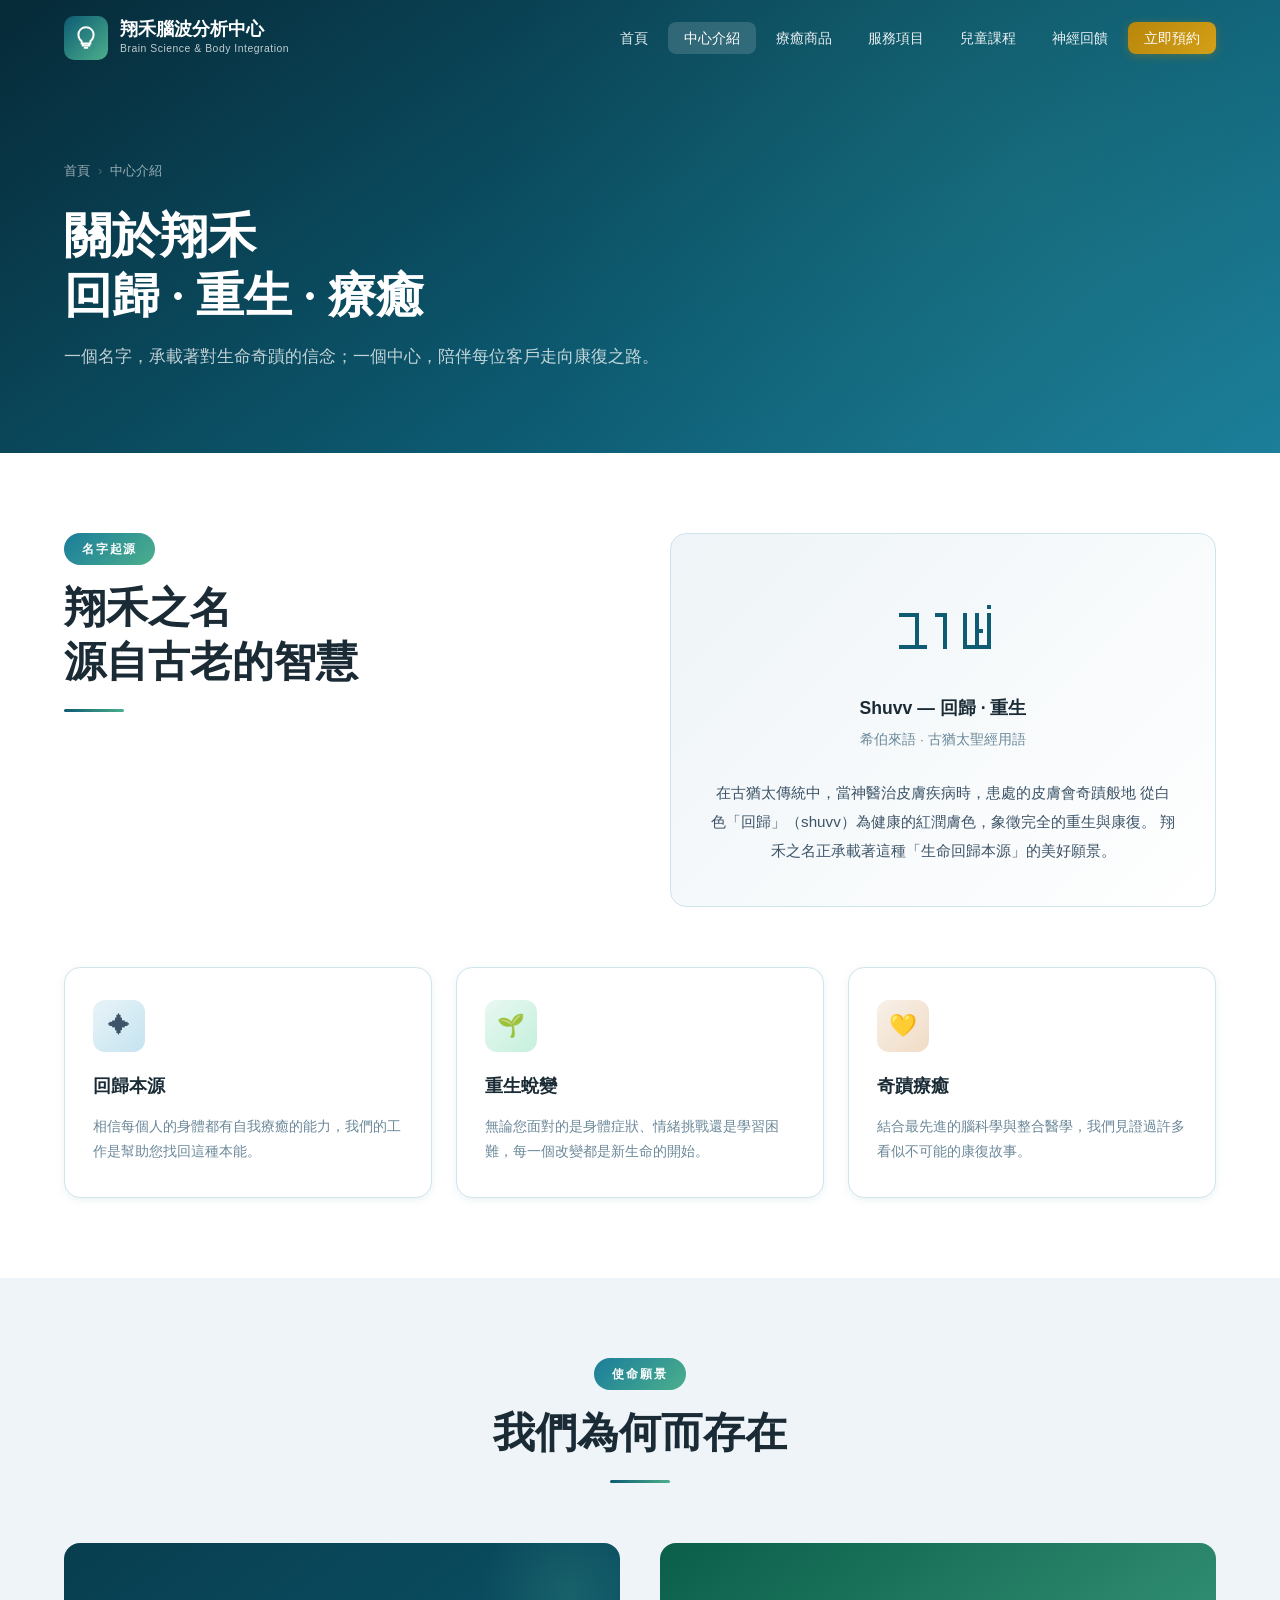
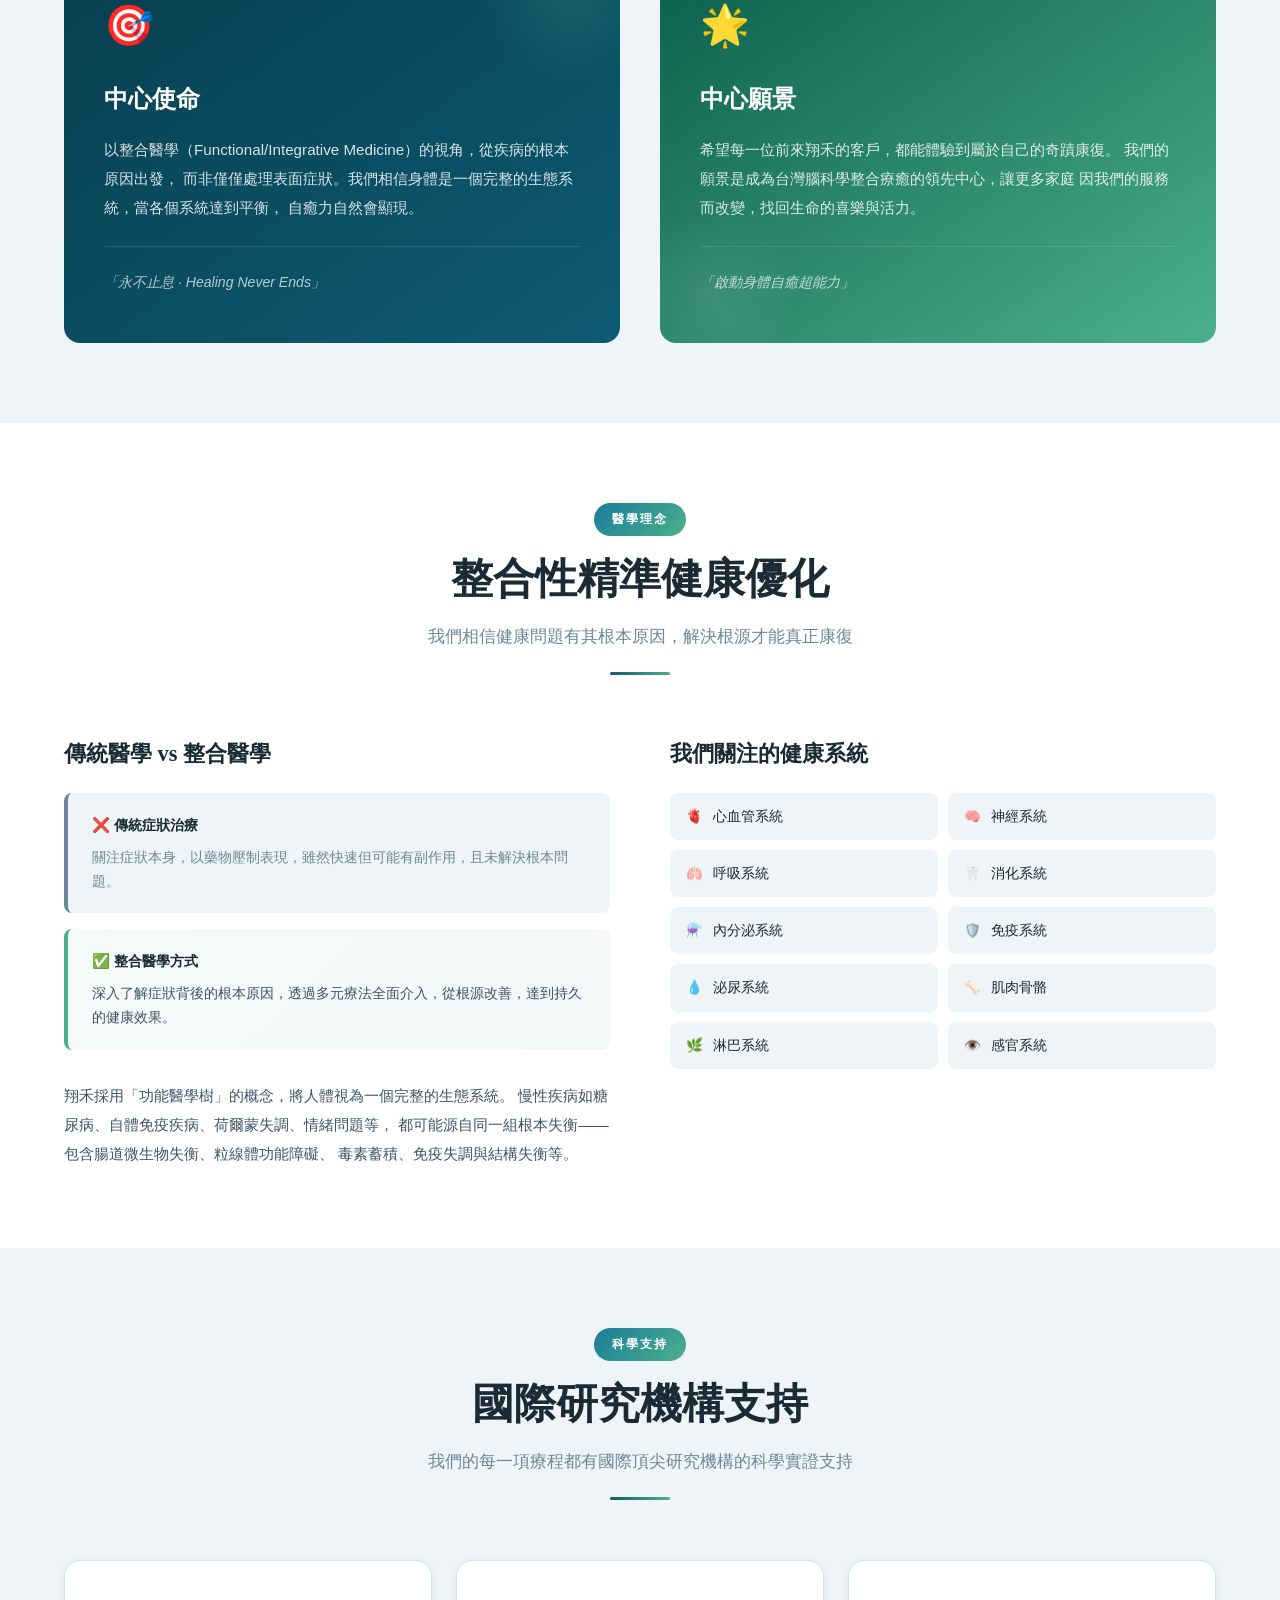
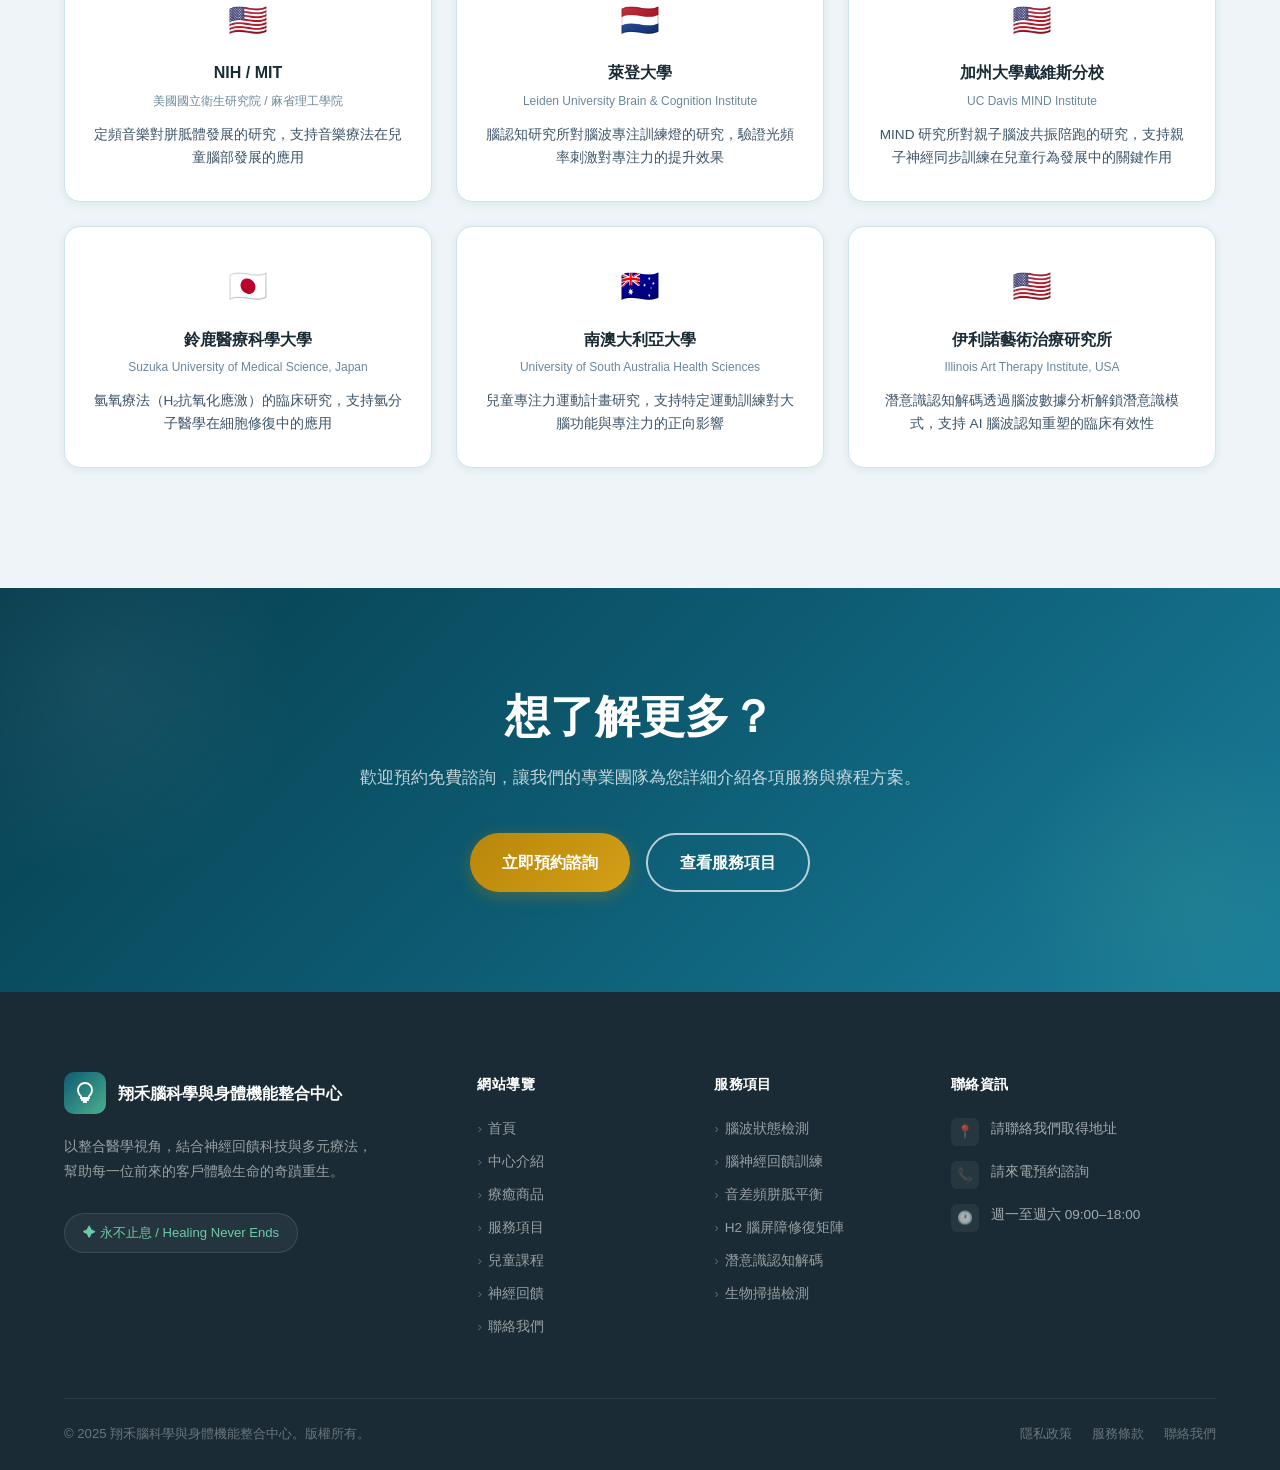
==== commit a010a0da: "Add 療癒商品 nav link to product list Made-with: Cursor" ====
--- a/about.html
+++ b/about.html
@@ -30,6 +30,7 @@
         <ul class="navbar-nav" id="navMenu">
           <li><a href="index.html" class="nav-link">首頁</a></li>
           <li><a href="about.html" class="nav-link active">中心介紹</a></li>
+          <li><a href="https://m.ccat.com.tw/4181/ProductList" class="nav-link" target="_blank" rel="noopener noreferrer">療癒商品</a></li>
           <li><a href="services.html" class="nav-link">服務項目</a></li>
           <li><a href="children-program.html" class="nav-link">兒童課程</a></li>
           <li><a href="neurofeedback.html" class="nav-link">神經回饋</a></li>
@@ -315,6 +316,7 @@
           <ul class="footer-links">
             <li><a href="index.html" class="footer-link">首頁</a></li>
             <li><a href="about.html" class="footer-link">中心介紹</a></li>
+            <li><a href="https://m.ccat.com.tw/4181/ProductList" class="footer-link" target="_blank" rel="noopener noreferrer">療癒商品</a></li>
             <li><a href="services.html" class="footer-link">服務項目</a></li>
             <li><a href="children-program.html" class="footer-link">兒童課程</a></li>
             <li><a href="neurofeedback.html" class="footer-link">神經回饋</a></li>
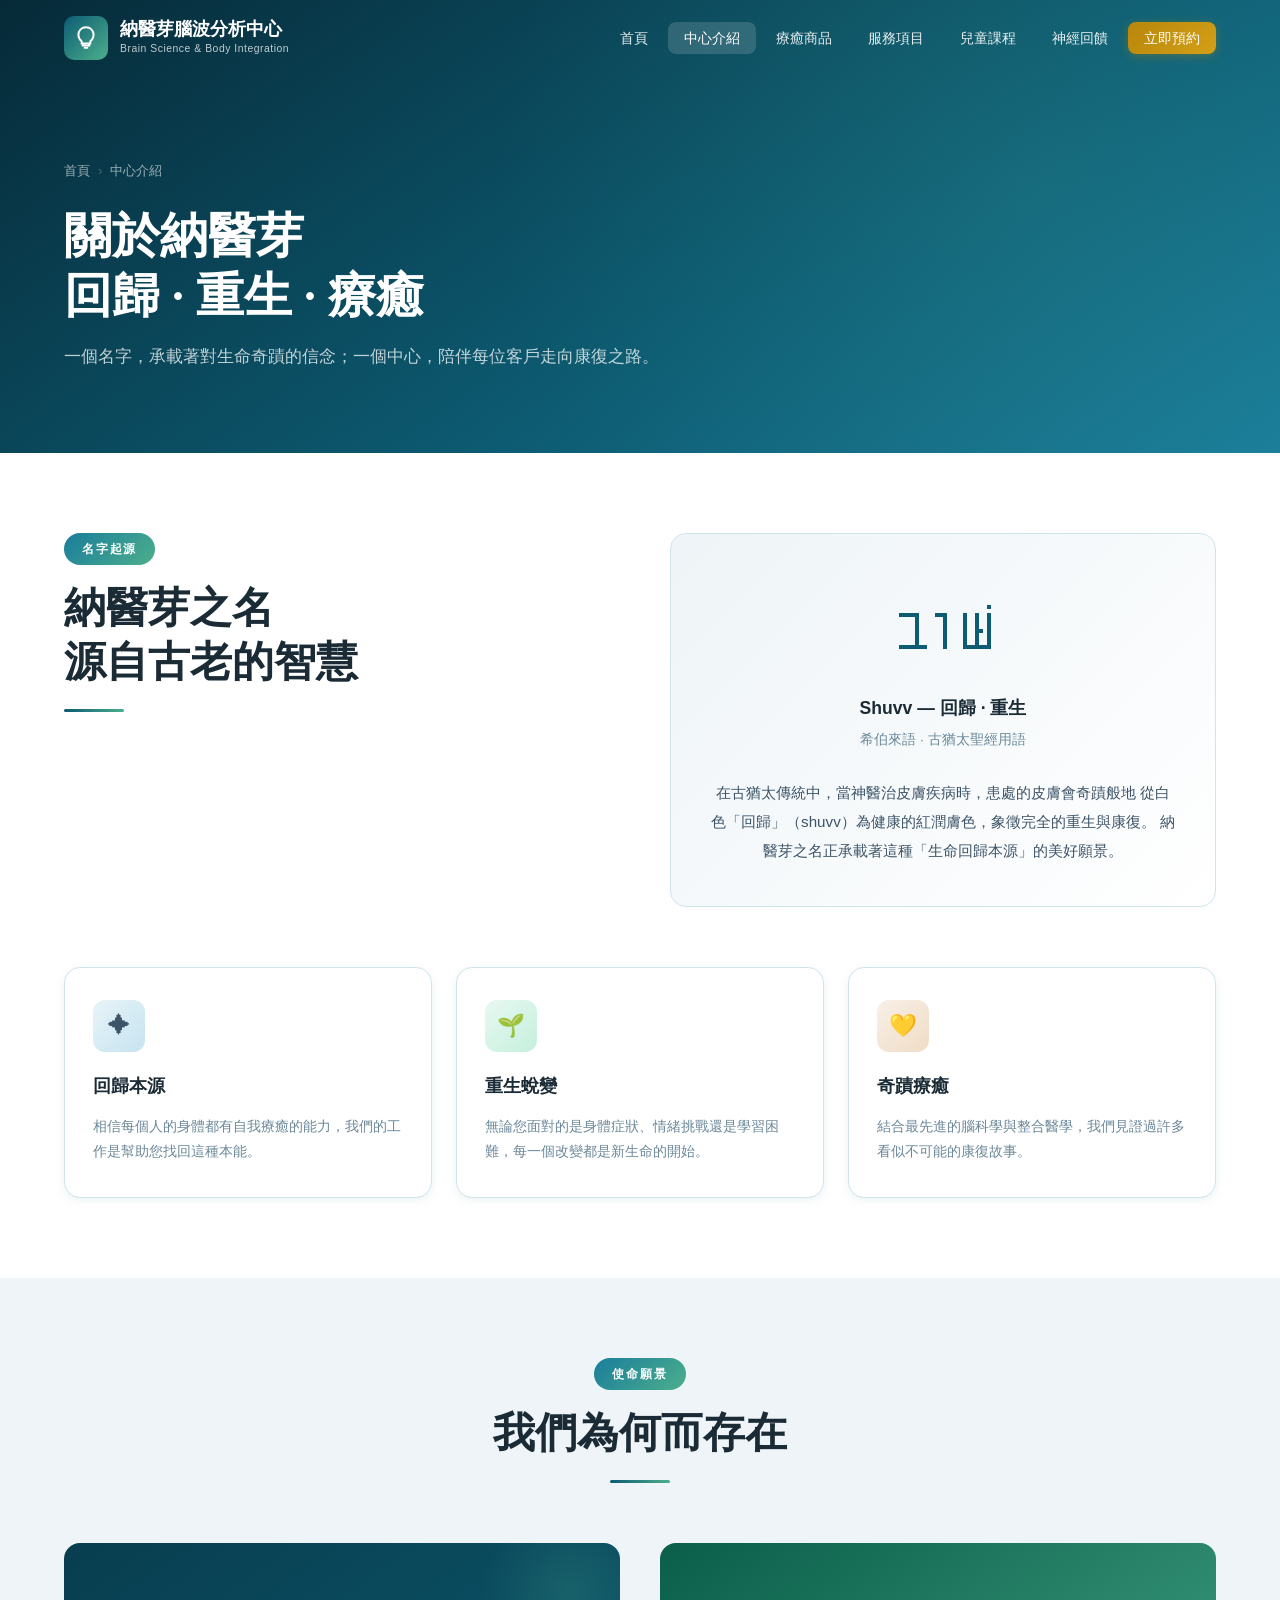
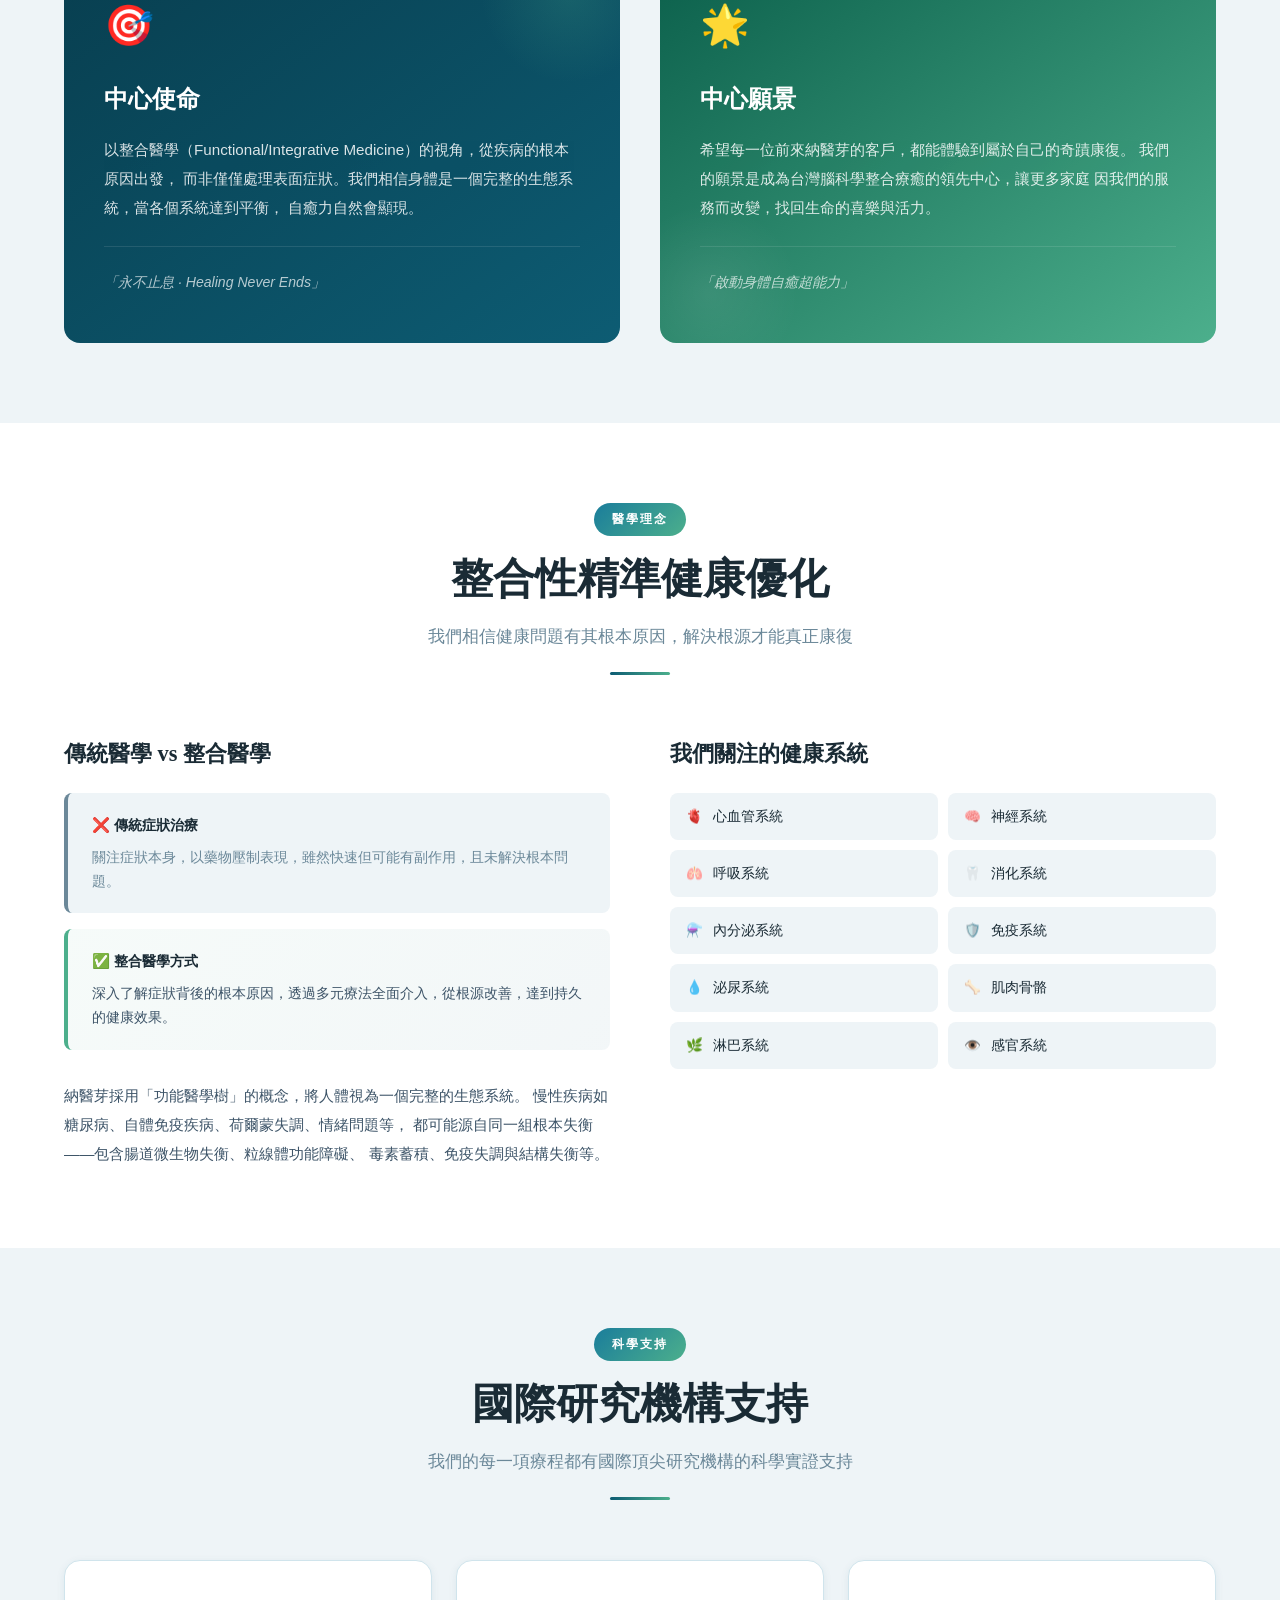
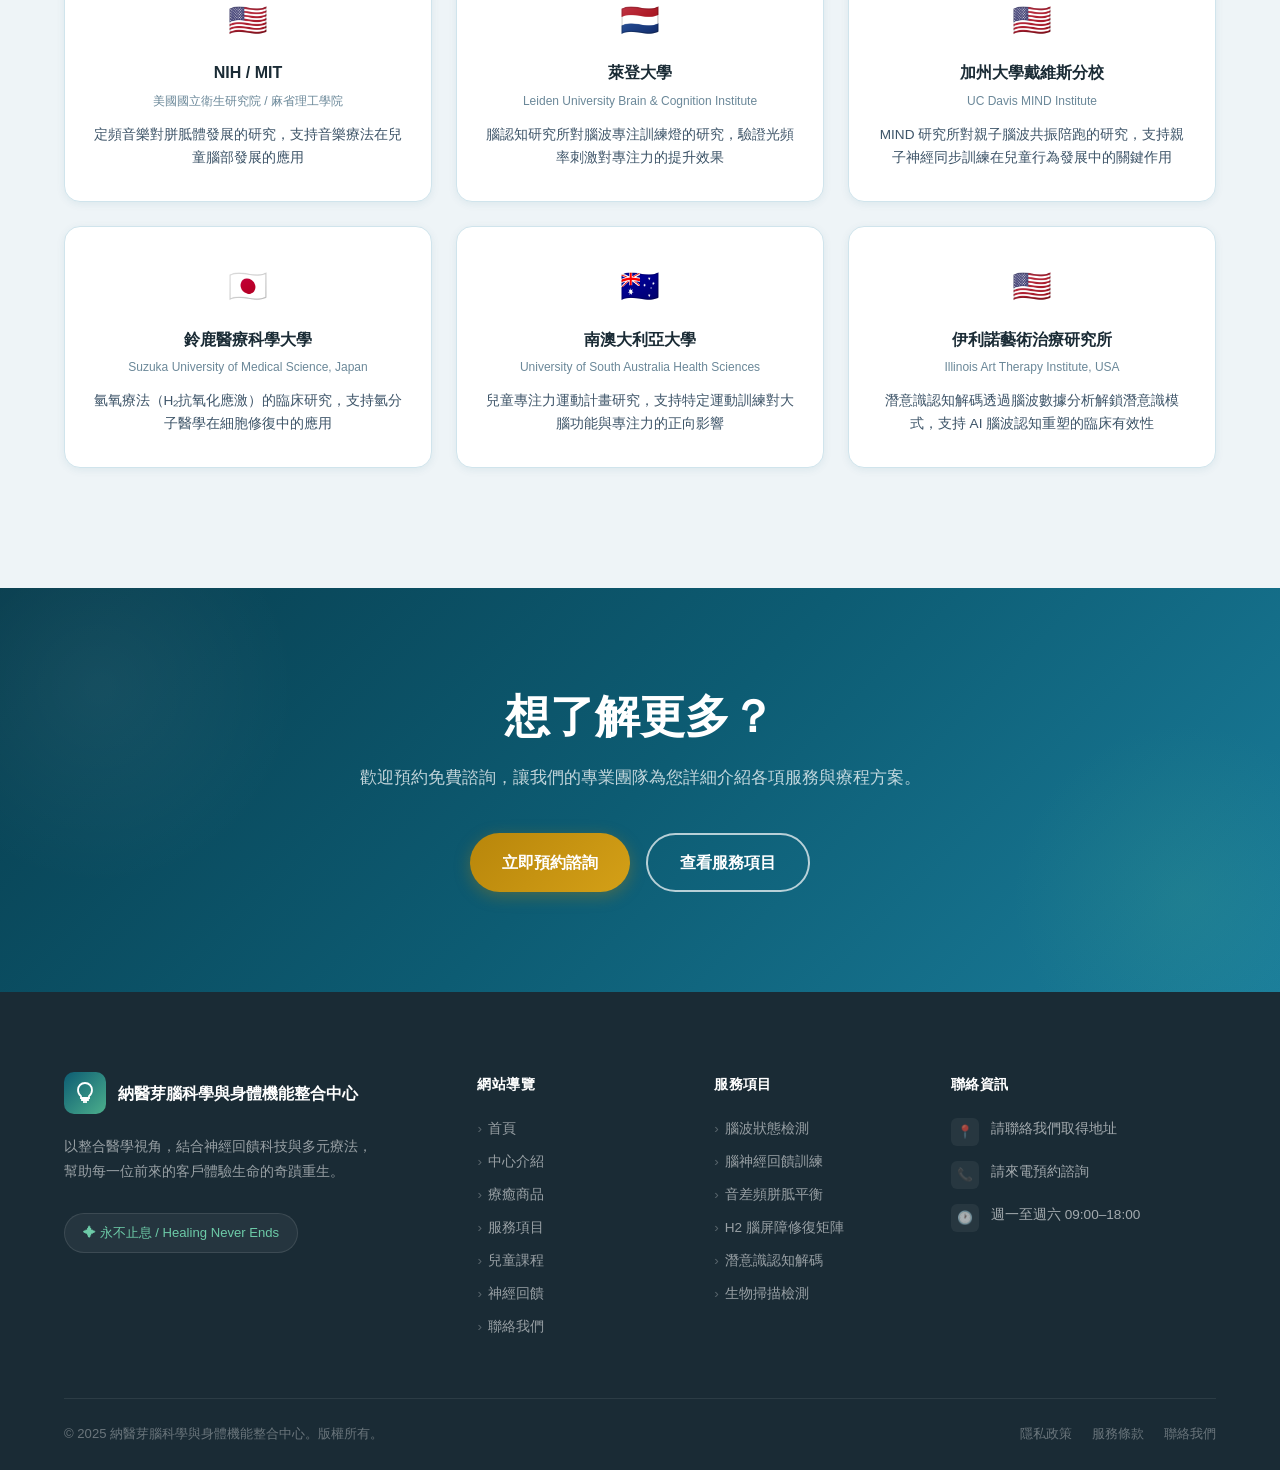
==== commit bb044f8d: "Rename brand 翔禾 to 納醫芽" ====
--- a/about.html
+++ b/about.html
@@ -3,8 +3,8 @@
 <head>
   <meta charset="UTF-8" />
   <meta name="viewport" content="width=device-width, initial-scale=1.0" />
-  <title>中心介紹 | 翔禾腦科學與身體機能整合中心</title>
-  <meta name="description" content="了解翔禾的起源故事、使命願景與整合醫學理念。翔禾取自希伯來語「回歸重生」，致力於幫助每位客戶體驗生命的奇蹟康復。" />
+  <title>中心介紹 | 納醫芽腦科學與身體機能整合中心</title>
+  <meta name="description" content="了解納醫芽的起源故事、使命願景與整合醫學理念。納醫芽取自希伯來語「回歸重生」，致力於幫助每位客戶體驗生命的奇蹟康復。" />
   <link rel="stylesheet" href="styles.css" />
   <link rel="preconnect" href="https://fonts.googleapis.com" />
   <link rel="preconnect" href="https://fonts.gstatic.com" crossorigin />
@@ -23,7 +23,7 @@
             </svg>
           </div>
           <div class="logo-text">
-            <span class="logo-name">翔禾腦波分析中心</span>
+            <span class="logo-name">納醫芽腦波分析中心</span>
             <span class="logo-en">Brain Science & Body Integration</span>
           </div>
         </a>
@@ -52,7 +52,7 @@
           <span class="breadcrumb-sep">›</span>
           <span>中心介紹</span>
         </nav>
-        <h1 class="page-banner-title">關於翔禾<br/>回歸 · 重生 · 療癒</h1>
+        <h1 class="page-banner-title">關於納醫芽<br/>回歸 · 重生 · 療癒</h1>
         <p class="page-banner-desc">
           一個名字，承載著對生命奇蹟的信念；一個中心，陪伴每位客戶走向康復之路。
         </p>
@@ -66,7 +66,7 @@
       <div class="content-grid-2">
         <div class="fade-in">
           <span class="section-tag">名字起源</span>
-          <h2 class="section-title" style="text-align:left;">翔禾之名<br/>源自古老的智慧</h2>
+          <h2 class="section-title" style="text-align:left;">納醫芽之名<br/>源自古老的智慧</h2>
           <div class="section-divider" style="margin:20px 0 0;"></div>
         </div>
         <div class="fade-in fade-in-delay-1">
@@ -79,7 +79,7 @@
             <p style="font-size: 0.95rem; color: var(--text-body); line-height: 1.9; text-align: center;">
               在古猶太傳統中，當神醫治皮膚疾病時，患處的皮膚會奇蹟般地
               從白色「回歸」（shuvv）為健康的紅潤膚色，象徵完全的重生與康復。
-              翔禾之名正承載著這種「生命回歸本源」的美好願景。
+              納醫芽之名正承載著這種「生命回歸本源」的美好願景。
             </p>
           </div>
         </div>
@@ -134,7 +134,7 @@
           <div style="font-size: 2.5rem; margin-bottom: 20px;">🌟</div>
           <h3 style="font-family: 'Noto Serif TC', serif; font-size: 1.5rem; font-weight: 700; margin-bottom: 16px; position: relative;">中心願景</h3>
           <p style="font-size: 0.95rem; opacity: 0.85; line-height: 1.9; position: relative;">
-            希望每一位前來翔禾的客戶，都能體驗到屬於自己的奇蹟康復。
+            希望每一位前來納醫芽的客戶，都能體驗到屬於自己的奇蹟康復。
             我們的願景是成為台灣腦科學整合療癒的領先中心，讓更多家庭
             因我們的服務而改變，找回生命的喜樂與活力。
           </p>
@@ -176,7 +176,7 @@
           </div>
 
           <p style="font-size: 0.95rem; color: var(--text-body); line-height: 1.9;">
-            翔禾採用「功能醫學樹」的概念，將人體視為一個完整的生態系統。
+            納醫芽採用「功能醫學樹」的概念，將人體視為一個完整的生態系統。
             慢性疾病如糖尿病、自體免疫疾病、荷爾蒙失調、情緒問題等，
             都可能源自同一組根本失衡——包含腸道微生物失衡、粒線體功能障礙、
             毒素蓄積、免疫失調與結構失衡等。
@@ -306,7 +306,7 @@
                 <path d="M9 17v2h6v-2"/><path d="M10 21h4"/>
               </svg>
             </div>
-            <span class="footer-logo-text">翔禾腦科學與身體機能整合中心</span>
+            <span class="footer-logo-text">納醫芽腦科學與身體機能整合中心</span>
           </div>
           <p class="footer-desc">以整合醫學視角，結合神經回饋科技與多元療法，幫助每一位前來的客戶體驗生命的奇蹟重生。</p>
           <div class="footer-tagline">✦ 永不止息 / Healing Never Ends</div>
@@ -344,7 +344,7 @@
         </div>
       </div>
       <div class="footer-bottom">
-        <p class="footer-copyright">© 2025 翔禾腦科學與身體機能整合中心。版權所有。</p>
+        <p class="footer-copyright">© 2025 納醫芽腦科學與身體機能整合中心。版權所有。</p>
         <div class="footer-bottom-links">
           <a href="#" class="footer-bottom-link">隱私政策</a>
           <a href="#" class="footer-bottom-link">服務條款</a>
--- a/styles.css
+++ b/styles.css
@@ -1,5 +1,5 @@
 /* ==========================================
-   翔禾腦科學與身體機能整合中心 - 主要樣式
+   納醫芽腦科學與身體機能整合中心 - 主要樣式
    ========================================== */
 
 /* --- CSS 變數 --- */
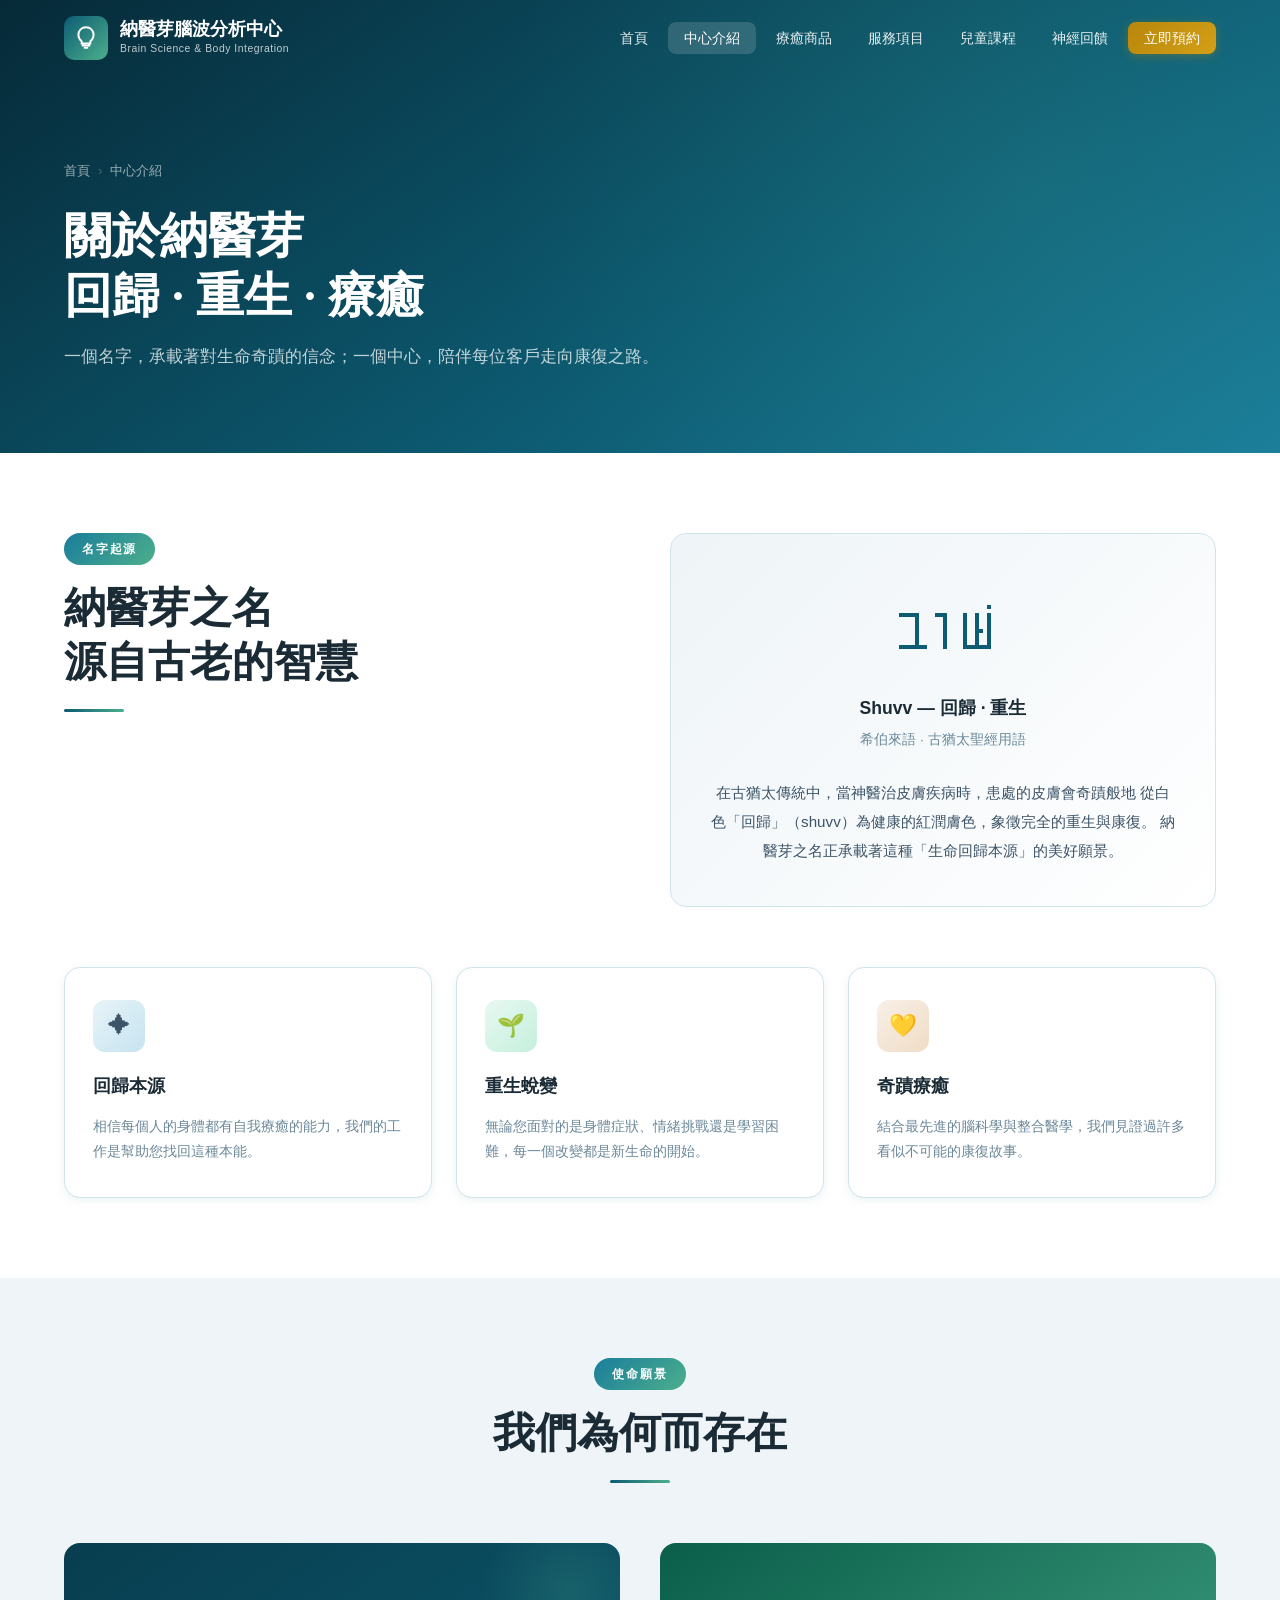
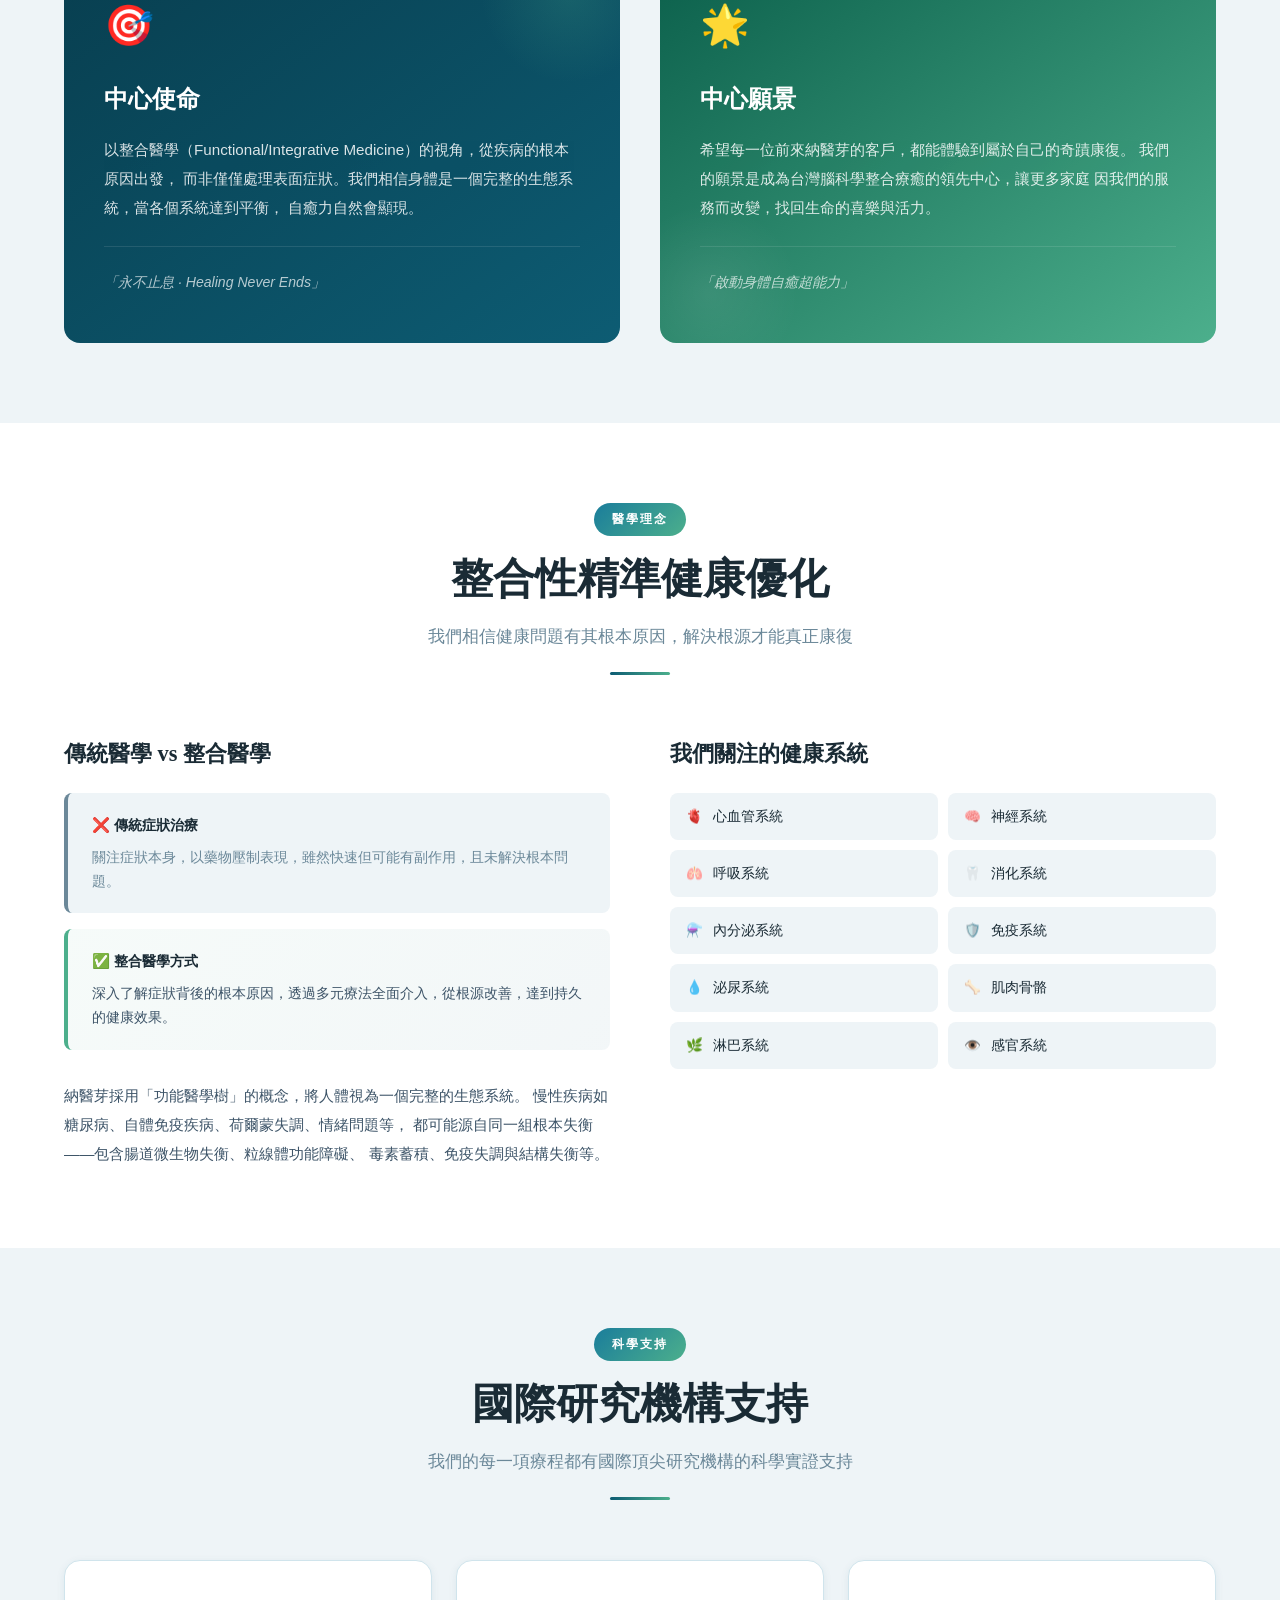
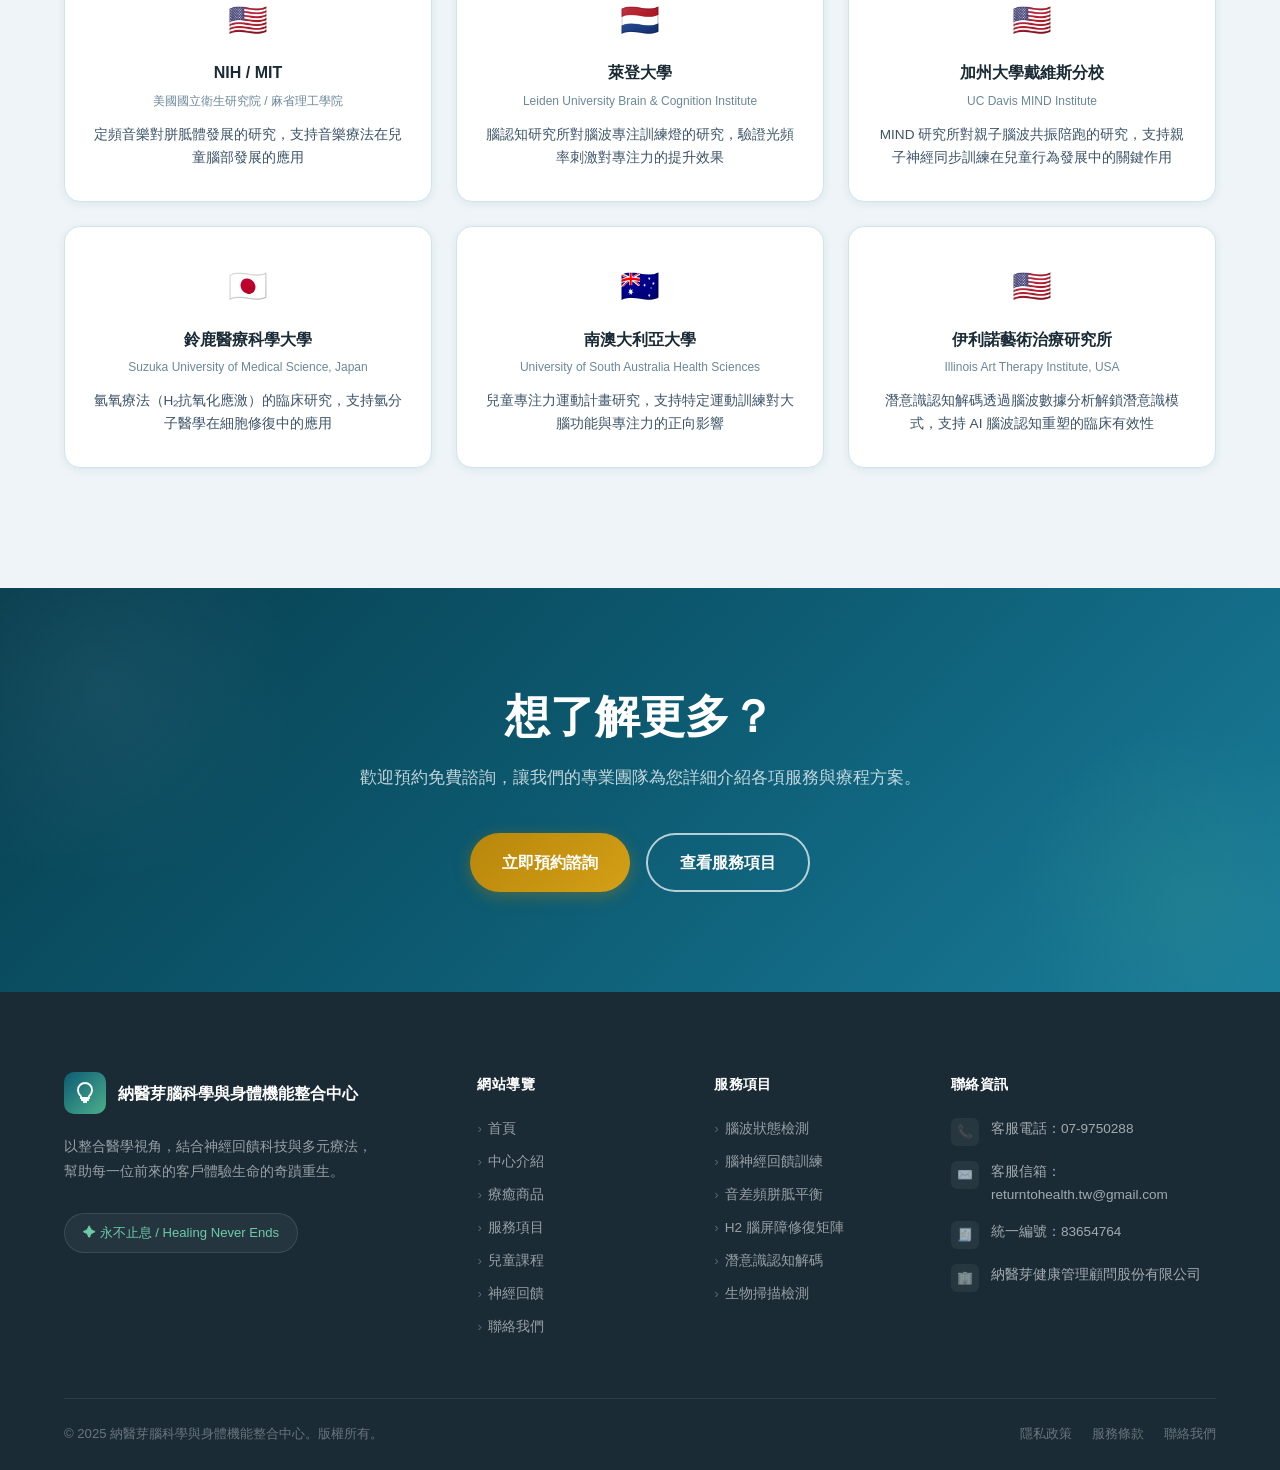
==== commit cc90d5ae: "Update footer contact details with official company info Made-with: Cursor" ====
--- a/about.html
+++ b/about.html
@@ -337,9 +337,10 @@
         <div>
           <div class="footer-col-title">聯絡資訊</div>
           <div class="footer-contact-items">
-            <div class="footer-contact-item"><div class="footer-contact-icon">📍</div><span>請聯絡我們取得地址</span></div>
-            <div class="footer-contact-item"><div class="footer-contact-icon">📞</div><span>請來電預約諮詢</span></div>
-            <div class="footer-contact-item"><div class="footer-contact-icon">🕐</div><span>週一至週六 09:00–18:00</span></div>
+            <div class="footer-contact-item"><div class="footer-contact-icon">📞</div><span>客服電話：07-9750288</span></div>
+            <div class="footer-contact-item"><div class="footer-contact-icon">✉️</div><span>客服信箱：returntohealth.tw@gmail.com</span></div>
+            <div class="footer-contact-item"><div class="footer-contact-icon">🧾</div><span>統一編號：83654764</span></div>
+            <div class="footer-contact-item"><div class="footer-contact-icon">🏢</div><span>納醫芽健康管理顧問股份有限公司</span></div>
           </div>
         </div>
       </div>
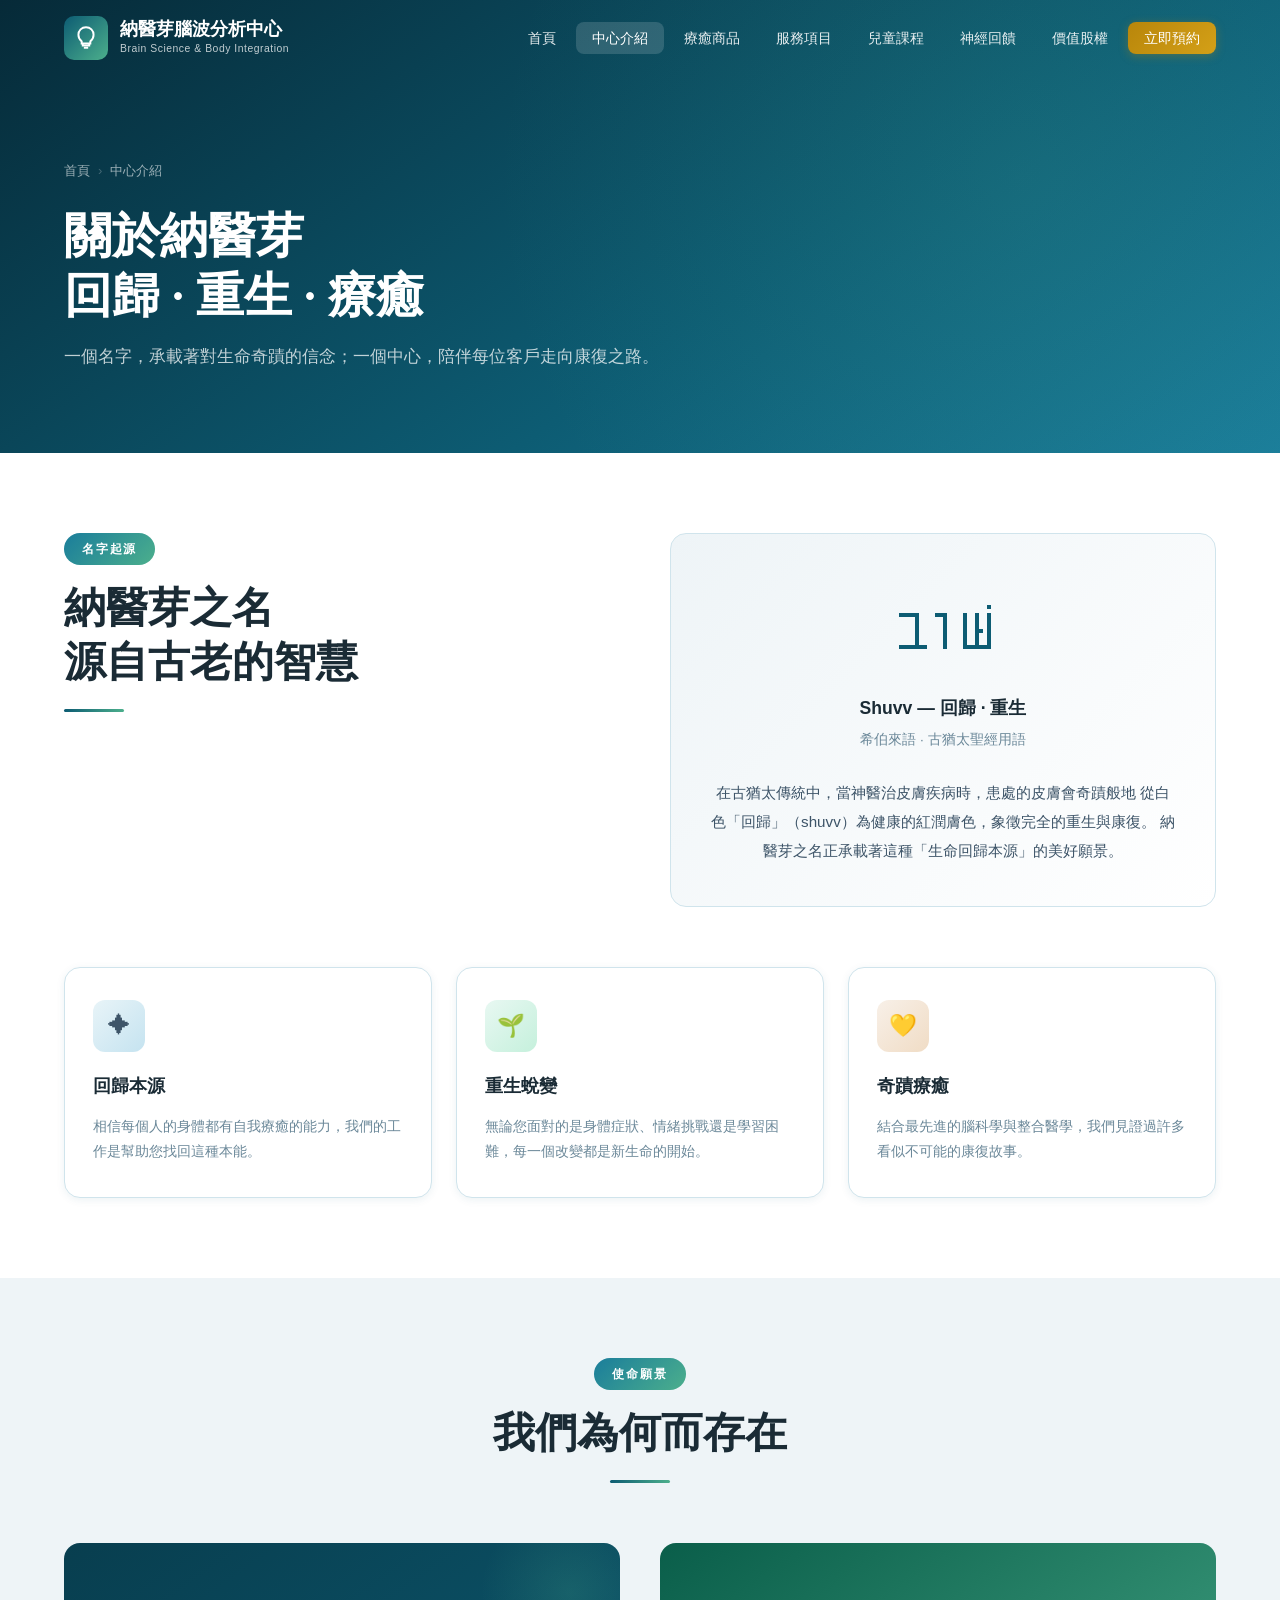
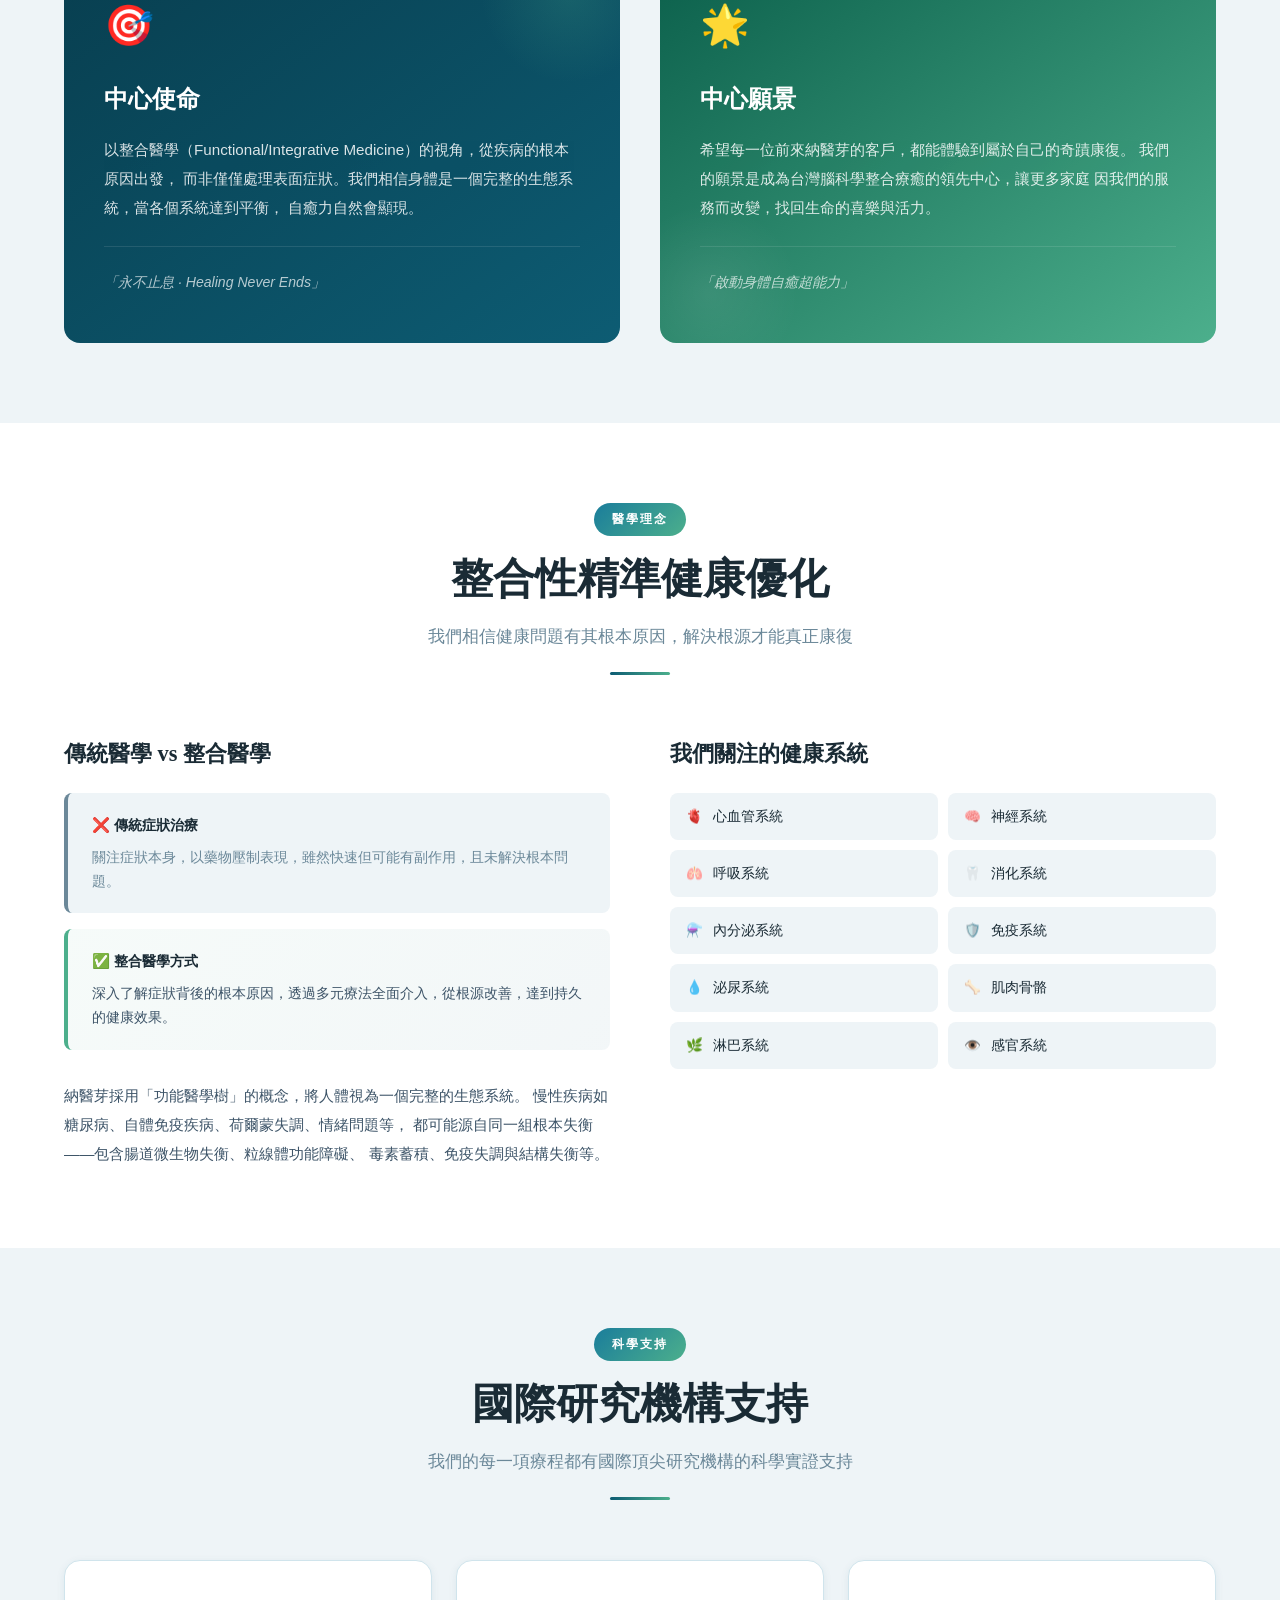
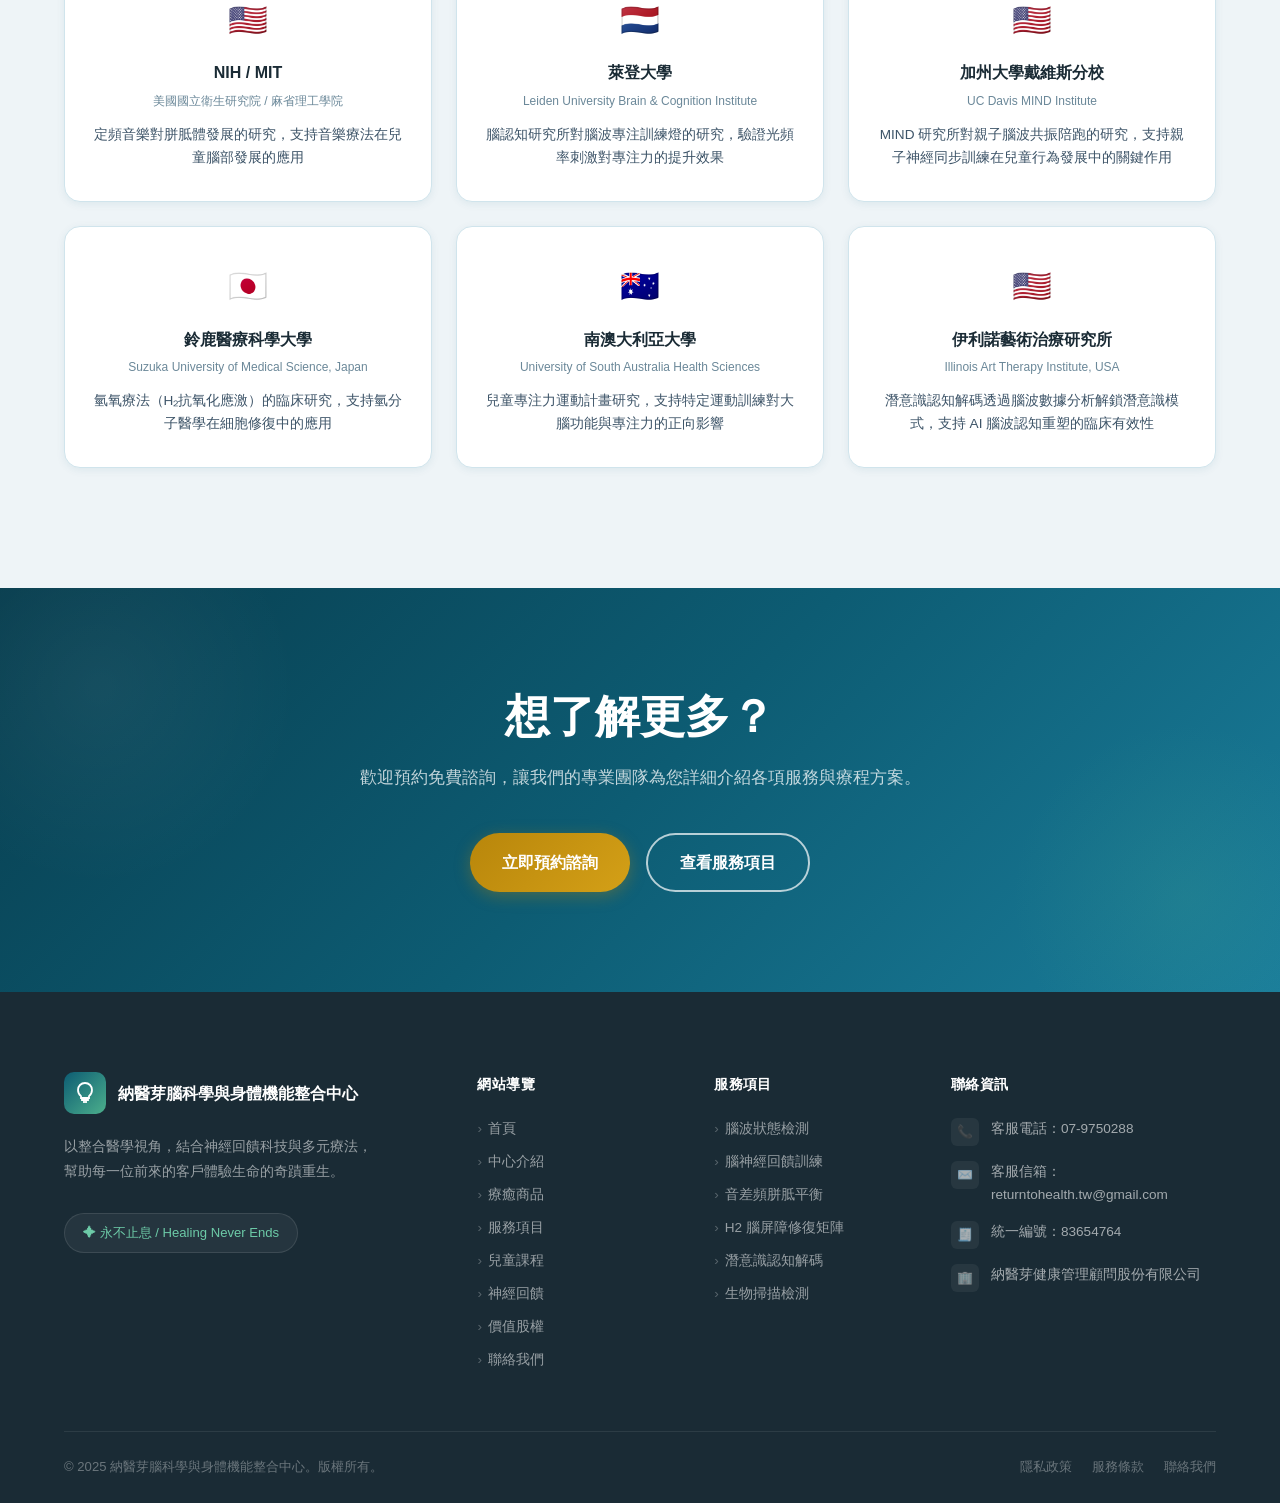
==== commit 5d10e26e: "Add invest page with valuation dashboard and simulated trading Co-authored-by: Cursor <cursoragent@c" ====
--- a/about.html
+++ b/about.html
@@ -34,6 +34,7 @@
           <li><a href="services.html" class="nav-link">服務項目</a></li>
           <li><a href="children-program.html" class="nav-link">兒童課程</a></li>
           <li><a href="neurofeedback.html" class="nav-link">神經回饋</a></li>
+          <li><a href="invest.html" class="nav-link">價值股權</a></li>
           <li><a href="contact.html" class="nav-link navbar-cta">立即預約</a></li>
         </ul>
         <button class="navbar-toggle" id="navToggle" aria-label="開啟選單">
@@ -320,6 +321,7 @@
             <li><a href="services.html" class="footer-link">服務項目</a></li>
             <li><a href="children-program.html" class="footer-link">兒童課程</a></li>
             <li><a href="neurofeedback.html" class="footer-link">神經回饋</a></li>
+            <li><a href="invest.html" class="footer-link">價值股權</a></li>
             <li><a href="contact.html" class="footer-link">聯絡我們</a></li>
           </ul>
         </div>
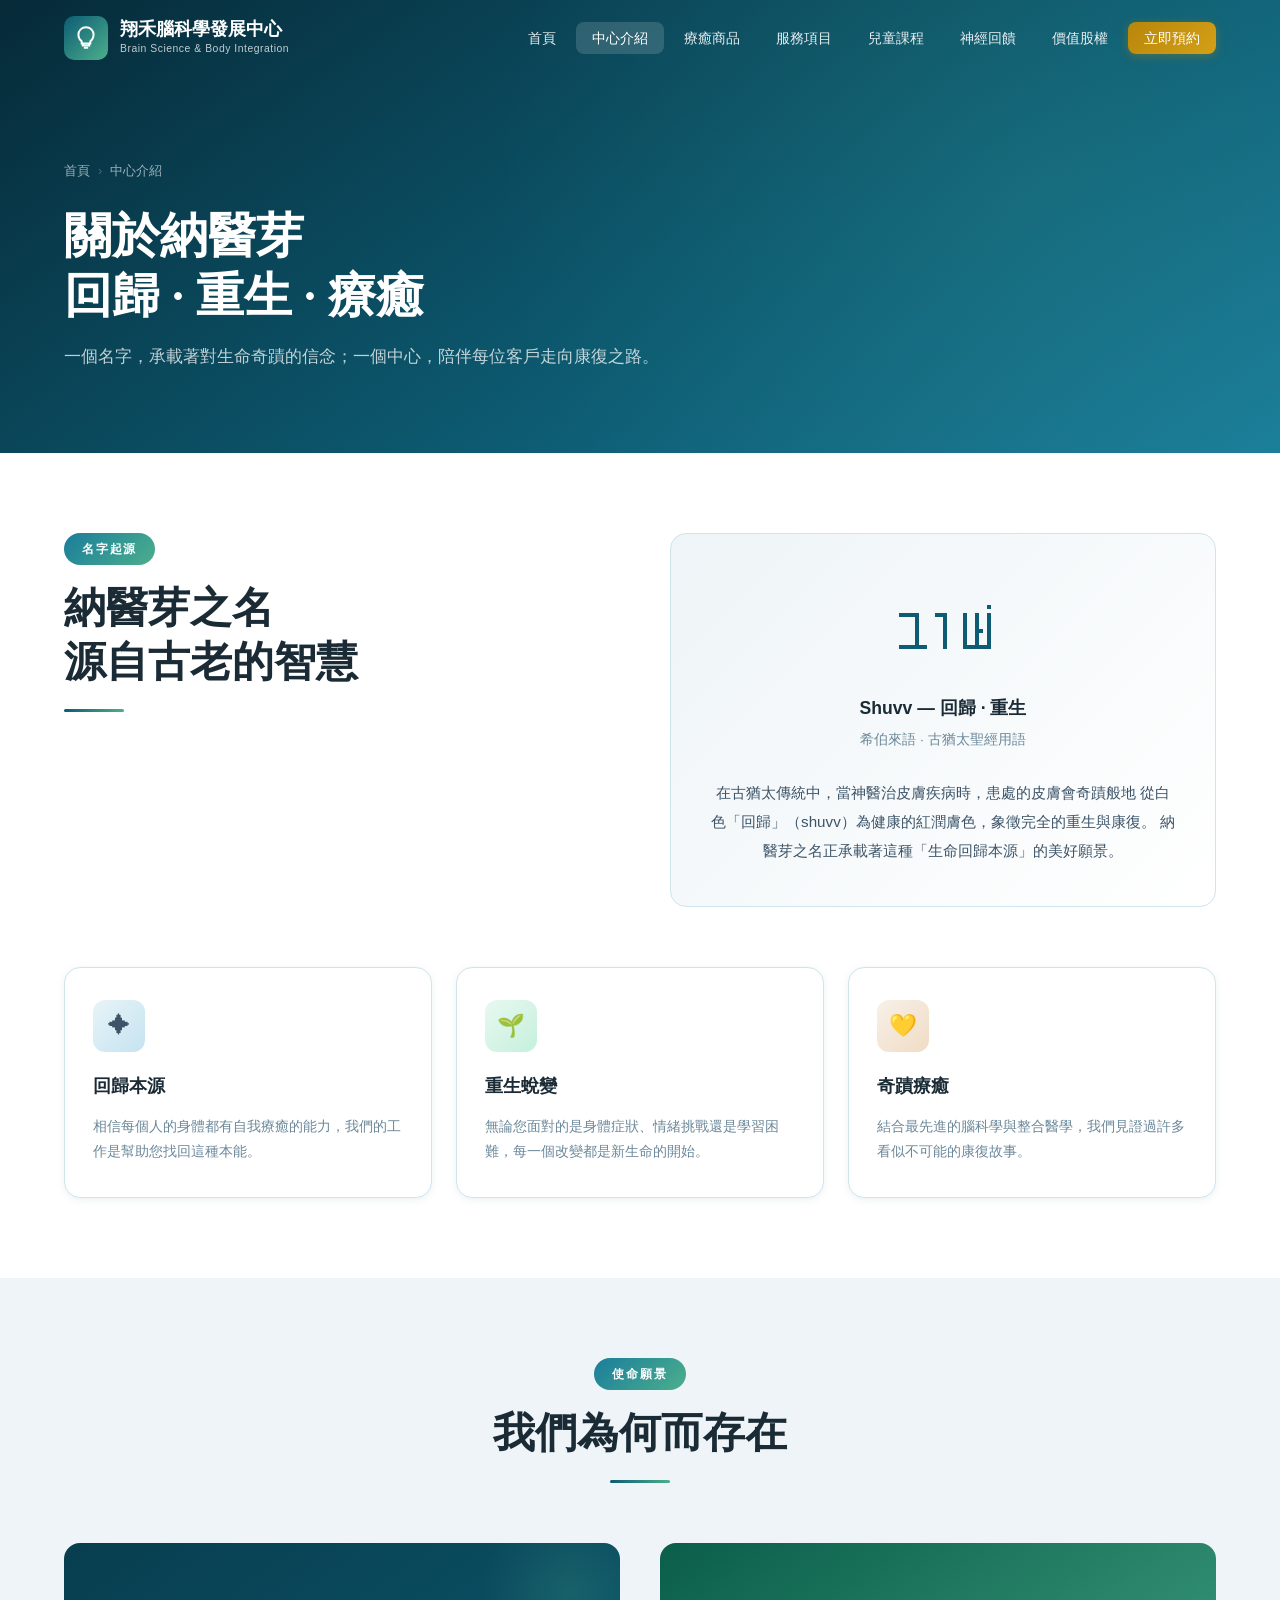
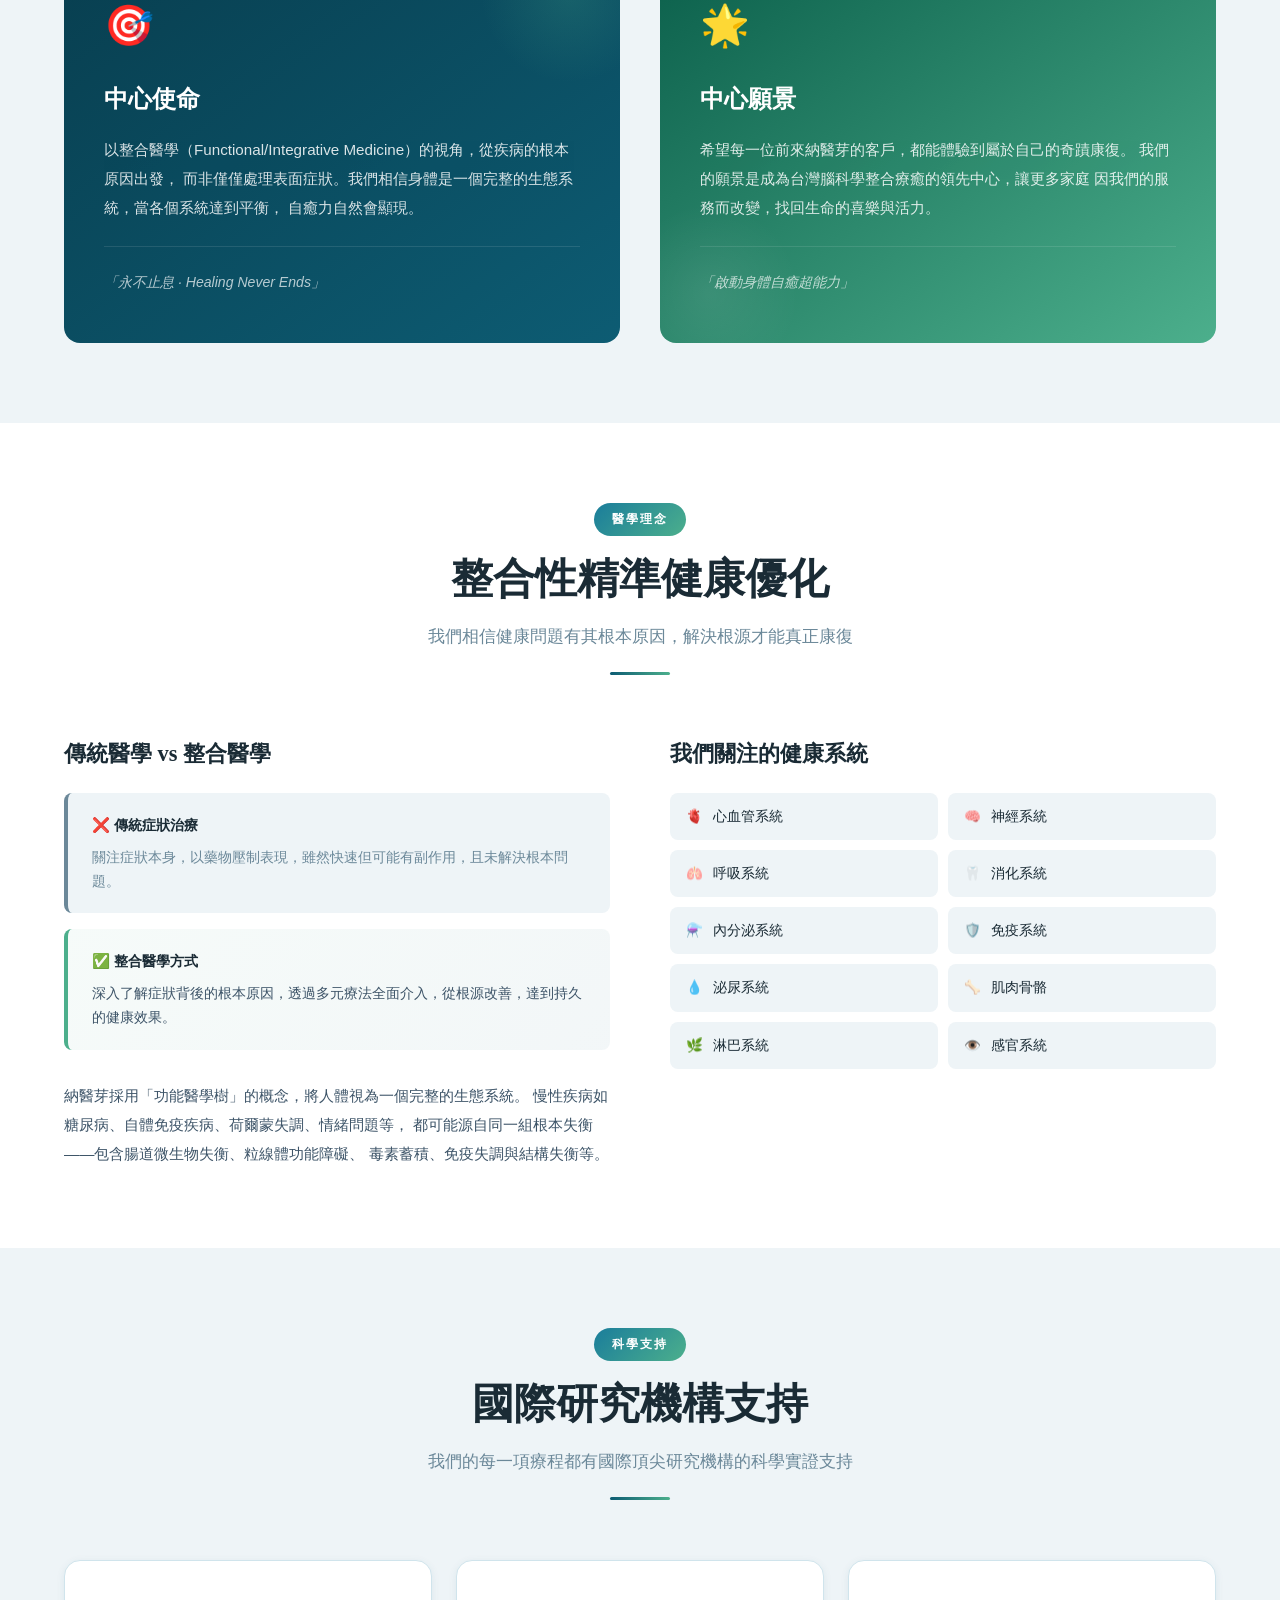
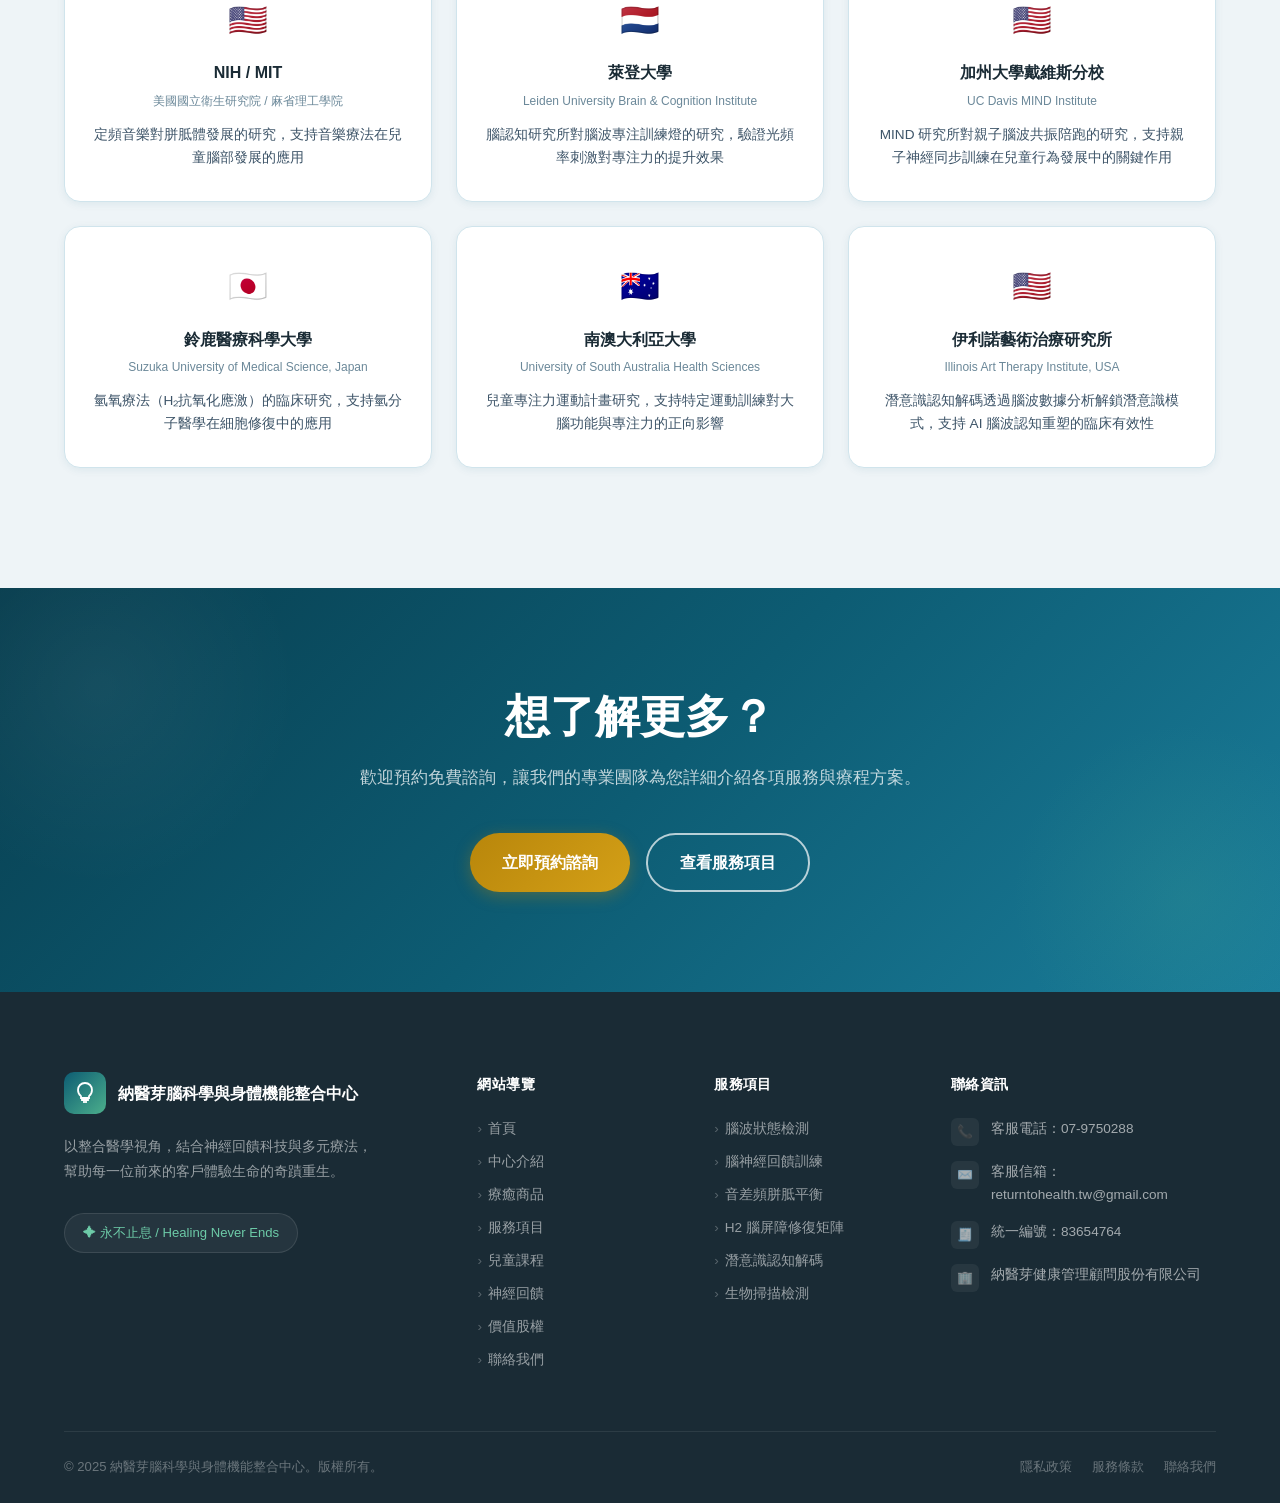
==== commit e1ef7dda: "Rename institution display name to 翔禾腦科學發展中心 site-wide Co-authored-by: Cursor <cursoragent@cursor.co" ====
--- a/about.html
+++ b/about.html
@@ -23,7 +23,7 @@
             </svg>
           </div>
           <div class="logo-text">
-            <span class="logo-name">納醫芽腦波分析中心</span>
+            <span class="logo-name">翔禾腦科學發展中心</span>
             <span class="logo-en">Brain Science & Body Integration</span>
           </div>
         </a>
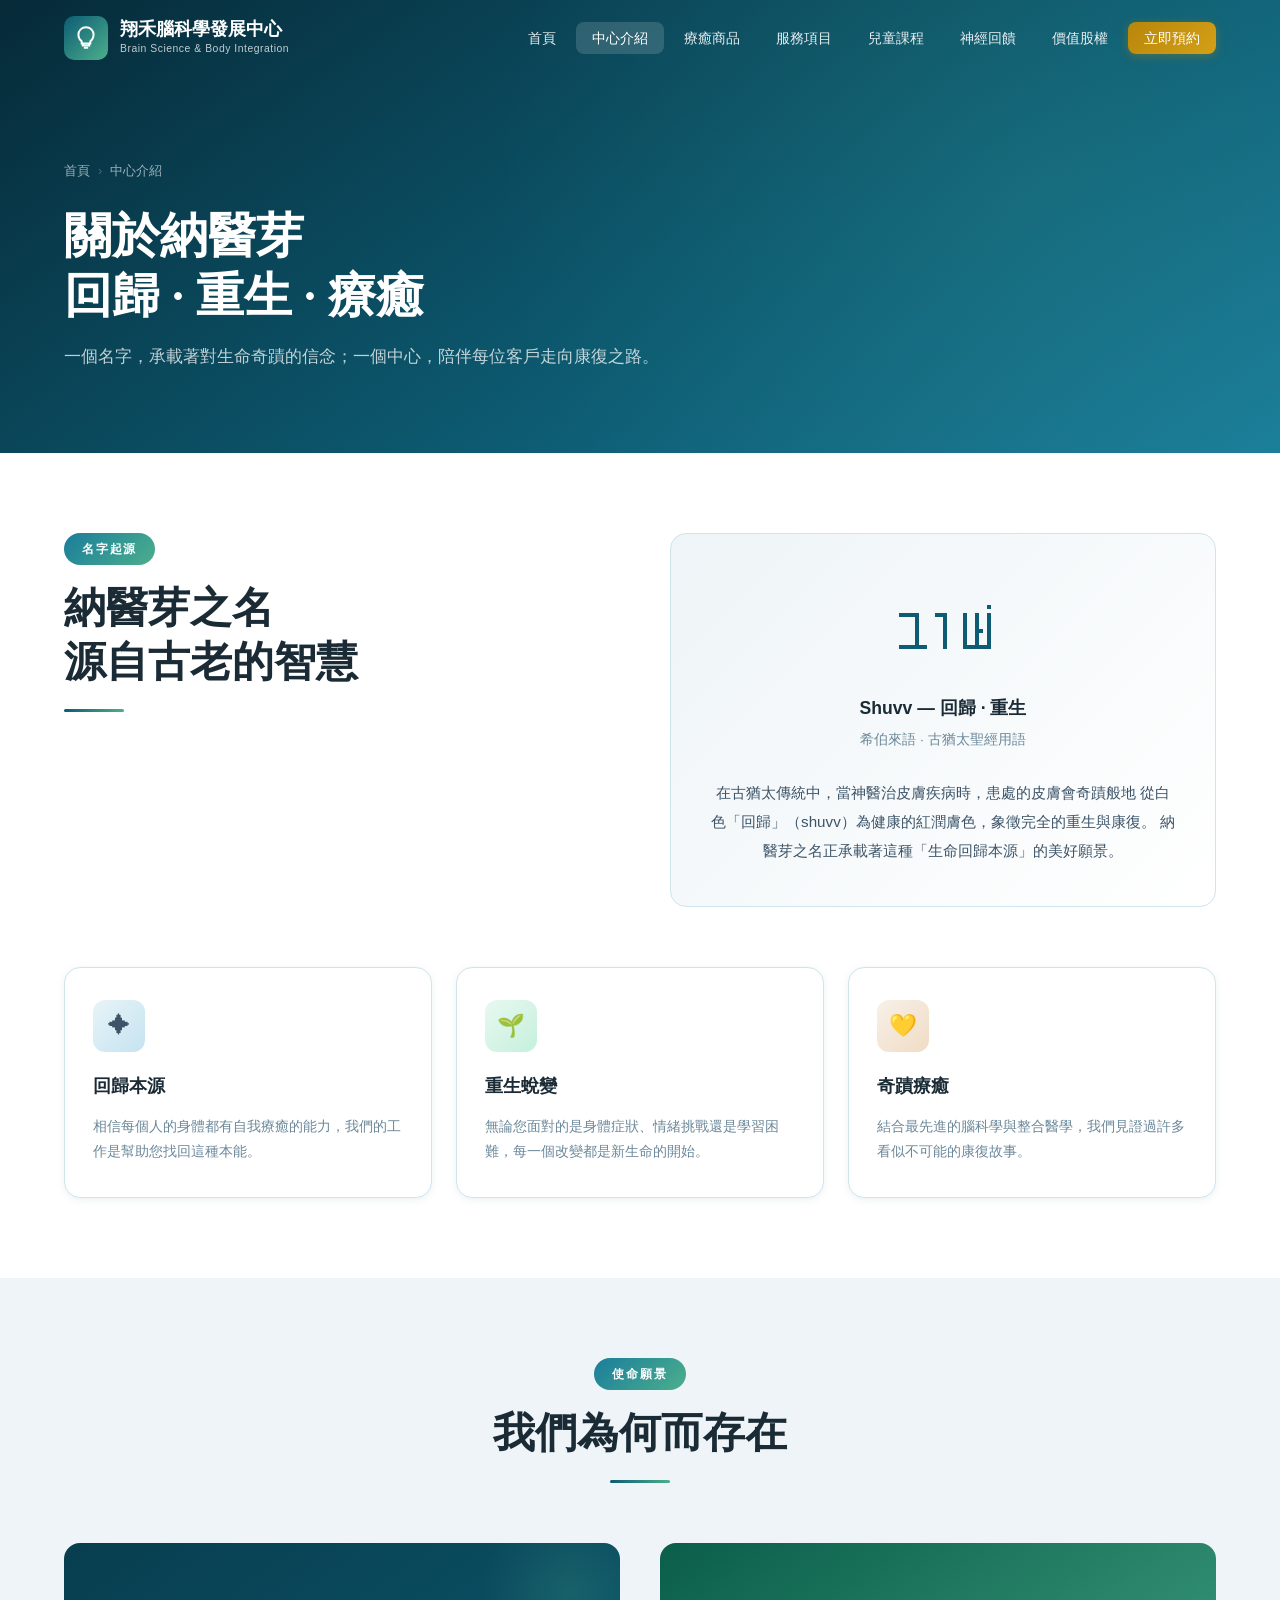
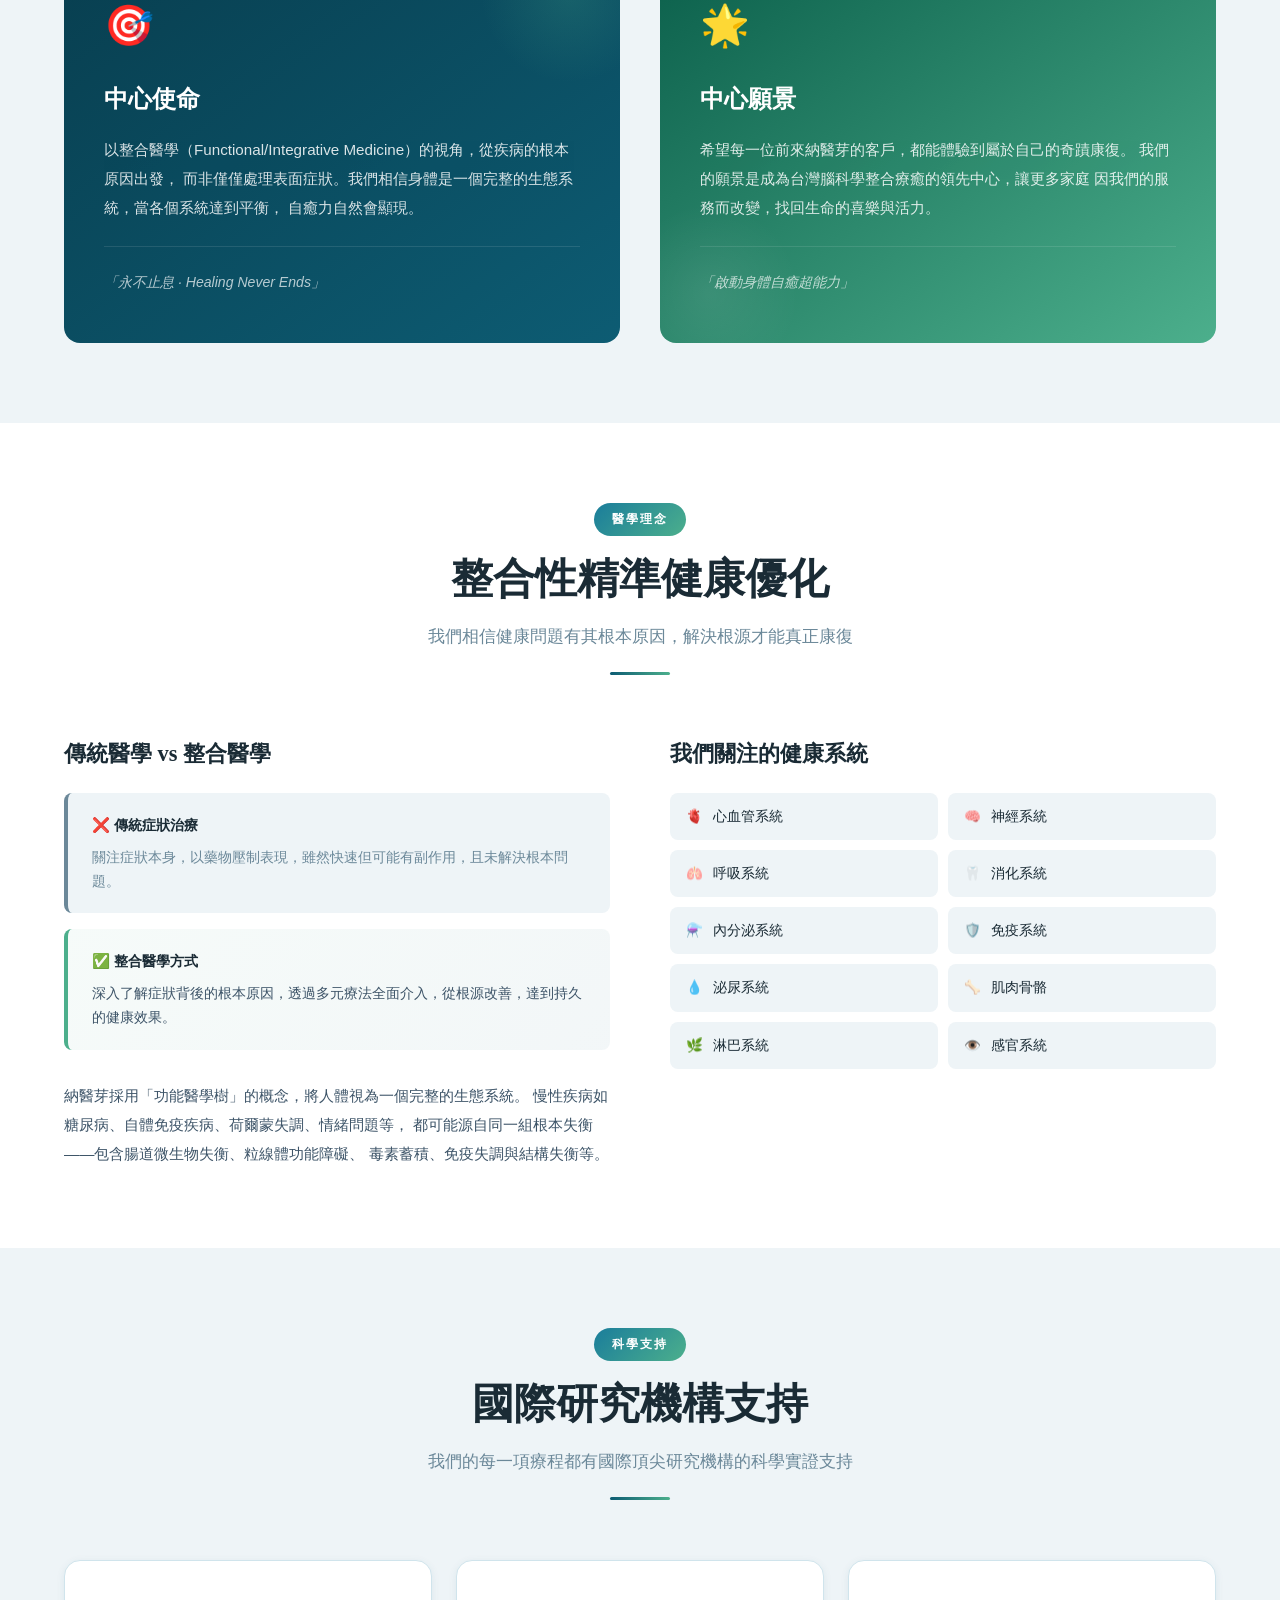
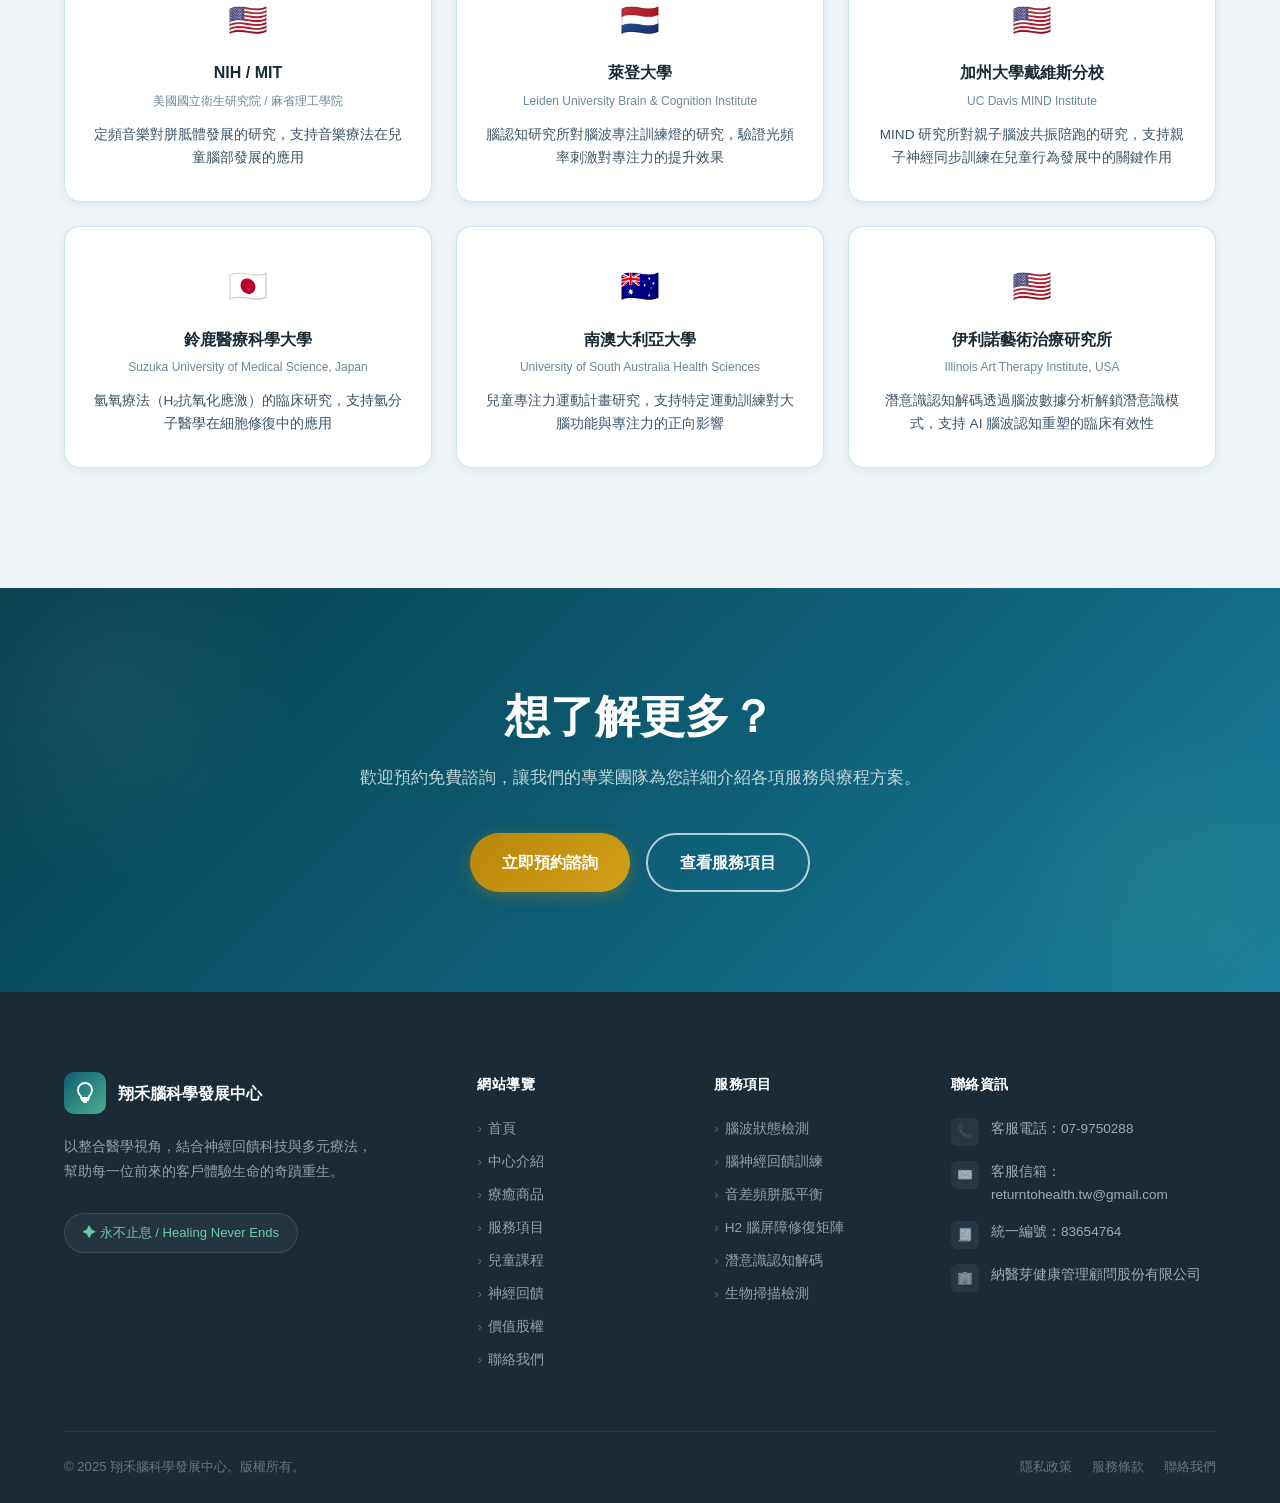
==== commit 9eb43218: "Rename 納醫芽腦科學與身體機能整合中心 to 翔禾腦科學發展中心 site-wide (except invest page) Co-authored-by: Cursor <cursorage" ====
--- a/about.html
+++ b/about.html
@@ -3,7 +3,7 @@
 <head>
   <meta charset="UTF-8" />
   <meta name="viewport" content="width=device-width, initial-scale=1.0" />
-  <title>中心介紹 | 納醫芽腦科學與身體機能整合中心</title>
+  <title>中心介紹 | 翔禾腦科學發展中心</title>
   <meta name="description" content="了解納醫芽的起源故事、使命願景與整合醫學理念。納醫芽取自希伯來語「回歸重生」，致力於幫助每位客戶體驗生命的奇蹟康復。" />
   <link rel="stylesheet" href="styles.css" />
   <link rel="preconnect" href="https://fonts.googleapis.com" />
@@ -307,7 +307,7 @@
                 <path d="M9 17v2h6v-2"/><path d="M10 21h4"/>
               </svg>
             </div>
-            <span class="footer-logo-text">納醫芽腦科學與身體機能整合中心</span>
+            <span class="footer-logo-text">翔禾腦科學發展中心</span>
           </div>
           <p class="footer-desc">以整合醫學視角，結合神經回饋科技與多元療法，幫助每一位前來的客戶體驗生命的奇蹟重生。</p>
           <div class="footer-tagline">✦ 永不止息 / Healing Never Ends</div>
@@ -347,7 +347,7 @@
         </div>
       </div>
       <div class="footer-bottom">
-        <p class="footer-copyright">© 2025 納醫芽腦科學與身體機能整合中心。版權所有。</p>
+        <p class="footer-copyright">© 2025 翔禾腦科學發展中心。版權所有。</p>
         <div class="footer-bottom-links">
           <a href="#" class="footer-bottom-link">隱私政策</a>
           <a href="#" class="footer-bottom-link">服務條款</a>
--- a/styles.css
+++ b/styles.css
@@ -1,5 +1,5 @@
 /* ==========================================
-   納醫芽腦科學與身體機能整合中心 - 主要樣式
+   翔禾腦科學發展中心 - 主要樣式
    ========================================== */
 
 /* --- CSS 變數 --- */
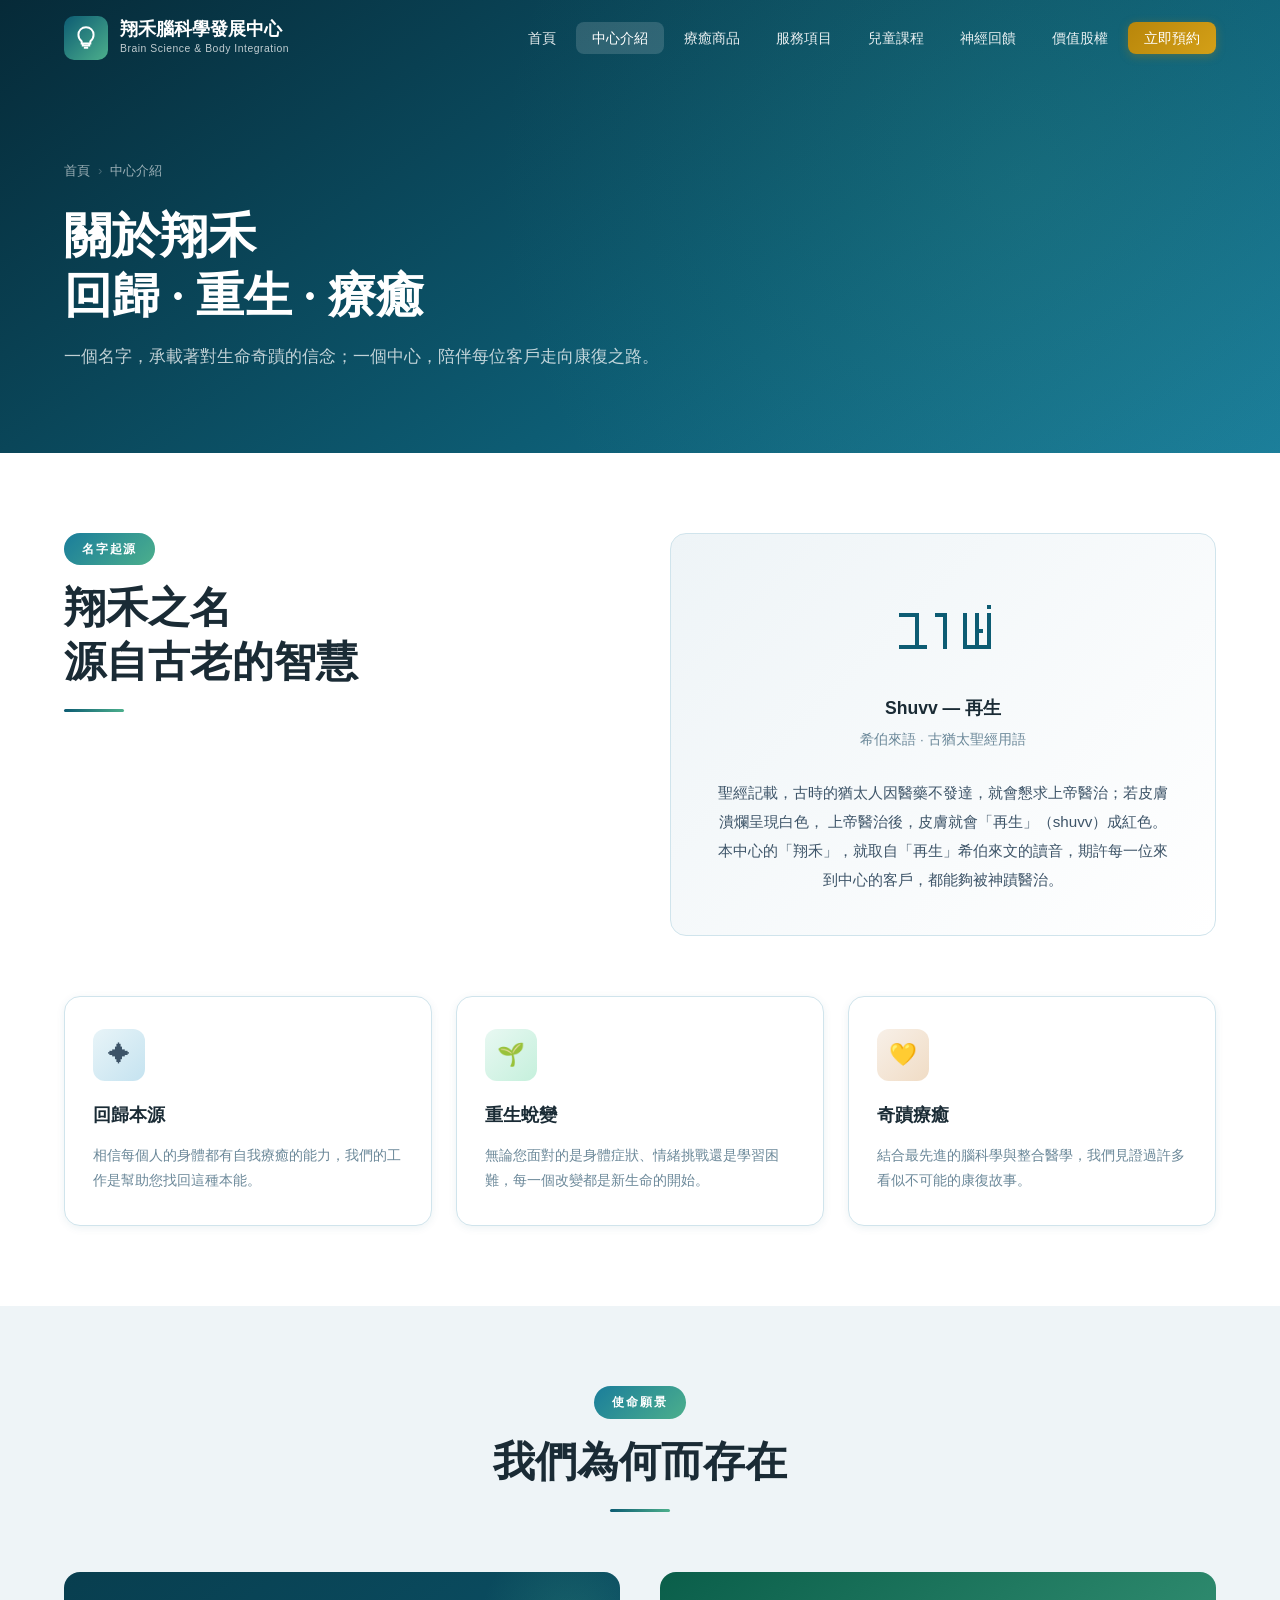
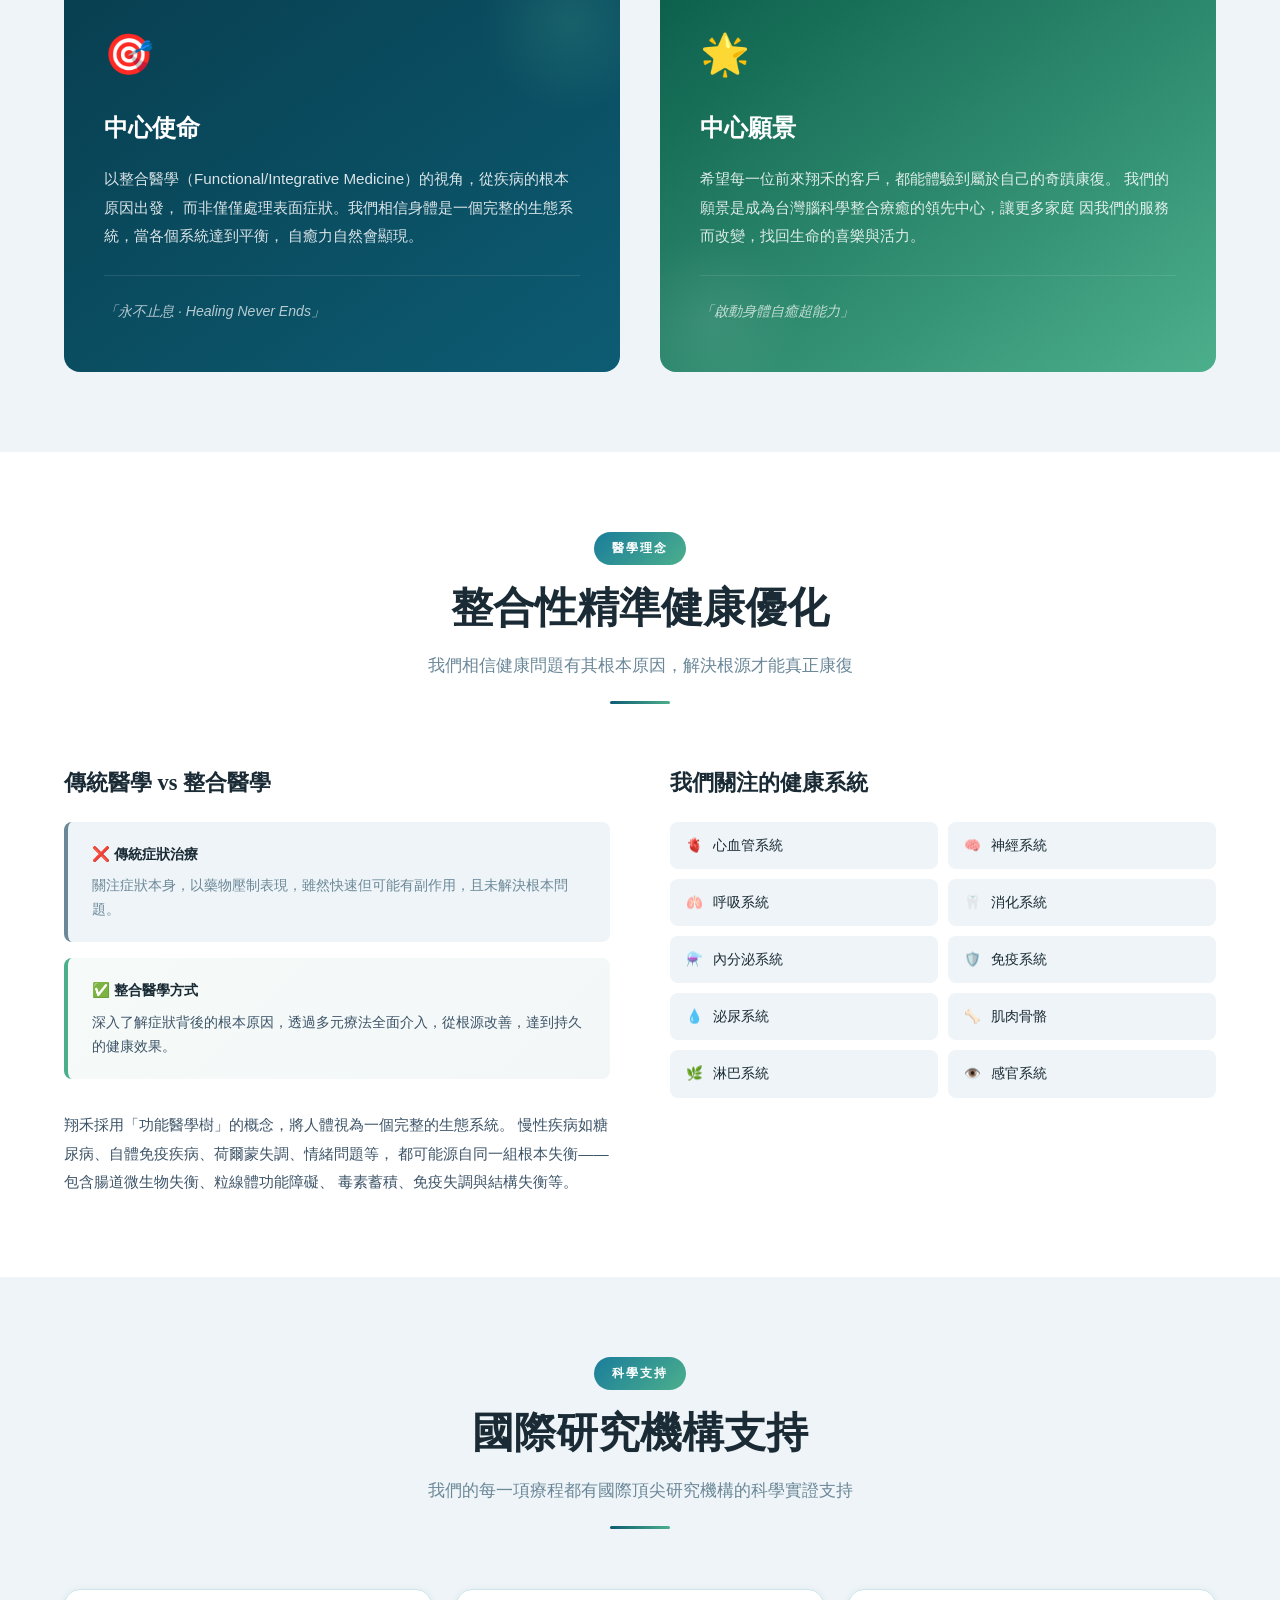
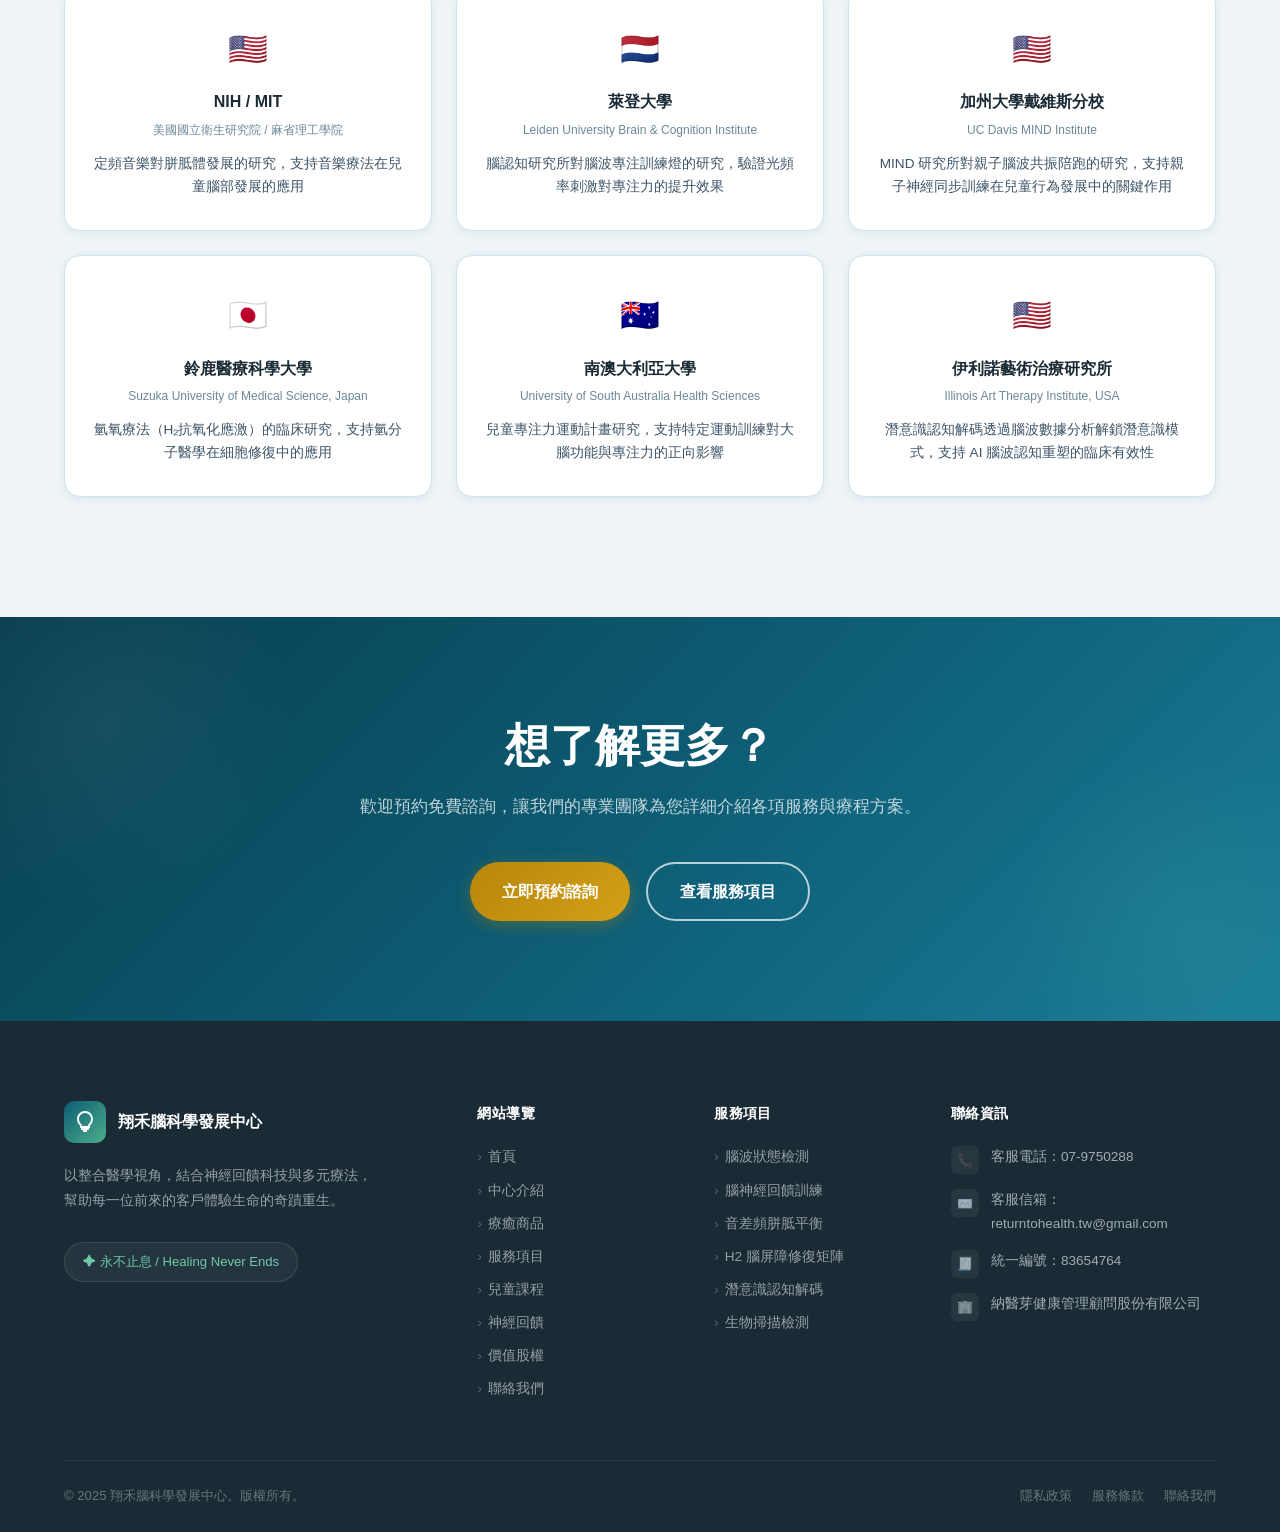
==== commit 7b964240: "Replace brand name 納醫芽 with 翔禾 in copy and update Hebrew origin story Co-authored-by: Cursor <cursor" ====
--- a/about.html
+++ b/about.html
@@ -4,7 +4,7 @@
   <meta charset="UTF-8" />
   <meta name="viewport" content="width=device-width, initial-scale=1.0" />
   <title>中心介紹 | 翔禾腦科學發展中心</title>
-  <meta name="description" content="了解納醫芽的起源故事、使命願景與整合醫學理念。納醫芽取自希伯來語「回歸重生」，致力於幫助每位客戶體驗生命的奇蹟康復。" />
+  <meta name="description" content="了解翔禾的起源故事、使命願景與整合醫學理念。翔禾取自希伯來語「再生」的讀音，致力於幫助每位客戶體驗生命的奇蹟康復。" />
   <link rel="stylesheet" href="styles.css" />
   <link rel="preconnect" href="https://fonts.googleapis.com" />
   <link rel="preconnect" href="https://fonts.gstatic.com" crossorigin />
@@ -53,7 +53,7 @@
           <span class="breadcrumb-sep">›</span>
           <span>中心介紹</span>
         </nav>
-        <h1 class="page-banner-title">關於納醫芽<br/>回歸 · 重生 · 療癒</h1>
+        <h1 class="page-banner-title">關於翔禾<br/>回歸 · 重生 · 療癒</h1>
         <p class="page-banner-desc">
           一個名字，承載著對生命奇蹟的信念；一個中心，陪伴每位客戶走向康復之路。
         </p>
@@ -67,20 +67,20 @@
       <div class="content-grid-2">
         <div class="fade-in">
           <span class="section-tag">名字起源</span>
-          <h2 class="section-title" style="text-align:left;">納醫芽之名<br/>源自古老的智慧</h2>
+          <h2 class="section-title" style="text-align:left;">翔禾之名<br/>源自古老的智慧</h2>
           <div class="section-divider" style="margin:20px 0 0;"></div>
         </div>
         <div class="fade-in fade-in-delay-1">
           <div style="background: linear-gradient(135deg, var(--bg-section), white); border-radius: var(--radius-md); padding: 40px; border: 1px solid var(--border);">
             <div style="text-align: center; margin-bottom: 28px;">
               <div style="font-size: 4rem; color: var(--primary); font-family: 'Noto Serif TC', serif; direction: rtl; margin-bottom: 12px;">שּׁוב</div>
-              <div style="font-size: 1.1rem; font-weight: 700; color: var(--text-dark); margin-bottom: 4px;">Shuvv — 回歸 · 重生</div>
+              <div style="font-size: 1.1rem; font-weight: 700; color: var(--text-dark); margin-bottom: 4px;">Shuvv — 再生</div>
               <div style="font-size: 0.85rem; color: var(--text-muted);">希伯來語 · 古猶太聖經用語</div>
             </div>
             <p style="font-size: 0.95rem; color: var(--text-body); line-height: 1.9; text-align: center;">
-              在古猶太傳統中，當神醫治皮膚疾病時，患處的皮膚會奇蹟般地
-              從白色「回歸」（shuvv）為健康的紅潤膚色，象徵完全的重生與康復。
-              納醫芽之名正承載著這種「生命回歸本源」的美好願景。
+              聖經記載，古時的猶太人因醫藥不發達，就會懇求上帝醫治；若皮膚潰爛呈現白色，
+              上帝醫治後，皮膚就會「再生」（shuvv）成紅色。
+              本中心的「翔禾」，就取自「再生」希伯來文的讀音，期許每一位來到中心的客戶，都能夠被神蹟醫治。
             </p>
           </div>
         </div>
@@ -135,7 +135,7 @@
           <div style="font-size: 2.5rem; margin-bottom: 20px;">🌟</div>
           <h3 style="font-family: 'Noto Serif TC', serif; font-size: 1.5rem; font-weight: 700; margin-bottom: 16px; position: relative;">中心願景</h3>
           <p style="font-size: 0.95rem; opacity: 0.85; line-height: 1.9; position: relative;">
-            希望每一位前來納醫芽的客戶，都能體驗到屬於自己的奇蹟康復。
+            希望每一位前來翔禾的客戶，都能體驗到屬於自己的奇蹟康復。
             我們的願景是成為台灣腦科學整合療癒的領先中心，讓更多家庭
             因我們的服務而改變，找回生命的喜樂與活力。
           </p>
@@ -177,7 +177,7 @@
           </div>
 
           <p style="font-size: 0.95rem; color: var(--text-body); line-height: 1.9;">
-            納醫芽採用「功能醫學樹」的概念，將人體視為一個完整的生態系統。
+            翔禾採用「功能醫學樹」的概念，將人體視為一個完整的生態系統。
             慢性疾病如糖尿病、自體免疫疾病、荷爾蒙失調、情緒問題等，
             都可能源自同一組根本失衡——包含腸道微生物失衡、粒線體功能障礙、
             毒素蓄積、免疫失調與結構失衡等。
